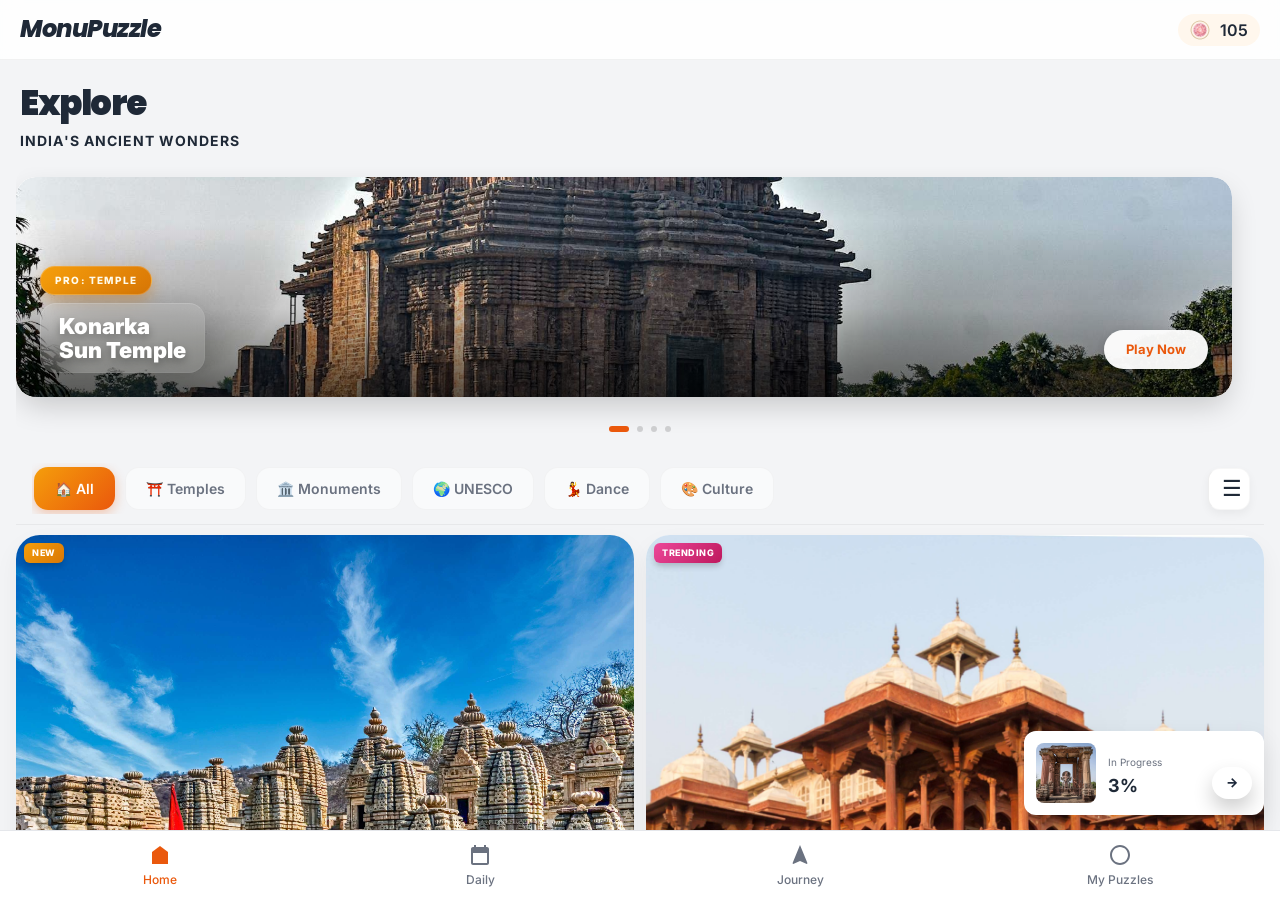
==== index.html @ 1a7e17c3 "first commit" ====
<!DOCTYPE html>
<html lang="en">

<head>
    <meta charset="UTF-8">
    <meta name="viewport" content="width=device-width, initial-scale=1.0, maximum-scale=1.0, user-scalable=no">
    <title>Monu Puzzle Challenge</title>

    <!-- Bootstrap CSS -->
    <link href="https://cdn.jsdelivr.net/npm/bootstrap@5.3.3/dist/css/bootstrap.min.css" rel="stylesheet">
    <link rel="stylesheet" href="https://unpkg.com/aos@next/dist/aos.css" />
    <link rel="stylesheet" href="index.css">
    <script src="assets/js/data.js"></script>
    <script>
        function getImgCategories(filename) {
            let f = filename.toLowerCase();
            let cats = [];

            if (/temple|konarka|vittala|stupa|shiva|parvati|ganesh|pol|mandir|church|mosque|shrine|spiritual|god|ep_|oy_|ht_/.test(f)) {
                cats.push('Temple', 'Spiritual');
            }
            if (/monuments|fort|castle|palace|gate|mamallapuram|sanchi|mahal|qutub|minar|hampi|ajanta|ellora|ancient|landmark|heritage|history|sculpture|carving|pano|house|village/.test(f)) {
                cats.push('Monuments', 'Heritage', 'Architecture', 'Landmarks', 'History', 'Ancient');
            }
            if (/unesco|heritage|ancient|history|monument|sanchi|hampi|ajanta|ellora|mamallapuram|temple|sculpture/.test(f)) cats.push('UNESCO');
            if (/dance|kathak|arts|folk|stage|sculpture|painting|statue|carving|shutterstock|dreamstime|glass|ep_/.test(f)) {
                cats.push('Dance', 'Arts', 'Sculpture');
            }
            if (/culture|holi|festival|india|tradition|ritual|street|local|glass|house|sunset|kitten|shutterstock|dreamstime|tradition/.test(f)) {
                cats.push('Culture', 'Festivals', 'Tradition');
            }
            if (cats.length === 0) {
                cats.push('Heritage', 'Architecture');
            }
            return [...new Set(cats)].join(' ');
        }

        function getImgDescription(filename, categoryStr) {
            let f = filename.toLowerCase();
            if (f.includes('konarka')) return "The magnificent Sun Temple of Konark, known for its intricate stone carvings and chariot design.";
            if (f.includes('vittala') || f.includes('hampi')) return "The iconic Vittala Temple of Hampi, famous for its musical pillars and stone chariot.";
            if (f.includes('sanchi') || f.includes('stupa')) return "The Great Stupa at Sanchi, an outstanding specimen of ancient Buddhist art and architecture.";
            if (f.includes('ajanta') || f.includes('ellora')) return "Ancient rock-cut caves featuring exquisite paintings and timeless rock-cut sculptures.";
            if (f.includes('qutub') || f.includes('minar')) return "The towering Qutub Minar, a UNESCO World Heritage Site representing early Islamic architecture in India.";
            if (f.includes('taj') || f.includes('mahal')) return "The Taj Mahal, an ivory-white marble mausoleum and universal symbol of eternal love.";
            if (f.includes('dance') || f.includes('kathak')) return "Experience the grace and intricate footwork of traditional Indian classical dance forms.";
            if (f.includes('holi') || f.includes('festival')) return "The vibrant festival of colors celebrating the victory of good over evil and the arrival of spring.";
            if (f.includes('ganesh')) return "A spiritual depiction of Lord Ganesha, the remover of obstacles and the god of new beginnings.";
            if (f.includes('mamallapuram')) return "A historic town famous for its exquisite ancient Hindu group of monuments and rock-cut sanctuaries.";

            if (categoryStr.includes('Temple') || categoryStr.includes('Spiritual')) return "Discover the spiritual heritage, peaceful ambiance, and intricate carvings of this sacred temple.";
            if (categoryStr.includes('UNESCO')) return "Explore this UNESCO World Heritage site, standing as a beautiful testament to human history.";
            if (categoryStr.includes('Monuments') || categoryStr.includes('History')) return "A magnificent monument that stands as a silent witness to centuries of rich cultural history.";
            if (categoryStr.includes('Dance') || categoryStr.includes('Arts')) return "A beautiful depiction of Indian classical arts, cultural expressions, and storytelling traditions.";
            if (categoryStr.includes('Culture') || categoryStr.includes('Tradition')) return "Immerse yourself in the rich tapestry of Indian tradition, vibrant festivals, and local life.";

            return "Uncover the hidden stories and timeless beauty captured in this incredible historical piece.";
        }

        // Global function to handle image reveals with a "premium" delay
        window.handleImageLoad = function (img) {
            // Faster reveal for better responsiveness while keeping the shimmer effect visible
            setTimeout(() => {
                img.classList.add('loaded');
                img.parentElement.classList.add('image-ready');
            }, 400 + Math.random() * 400); 
        }

        document.addEventListener("DOMContentLoaded", () => {
            // Hide loading overlay after content initializes
            setTimeout(() => {
                const overlay = document.getElementById('loading-overlay');
                if (overlay) {
                    overlay.style.opacity = '0';
                    setTimeout(() => overlay.style.display = 'none', 500);
                }
            }, 1200); // 1.2s delay for a premium feel

            let count = 0;
            let limit = 500;
            const grid = document.getElementById("main-puzzle-grid");
            if (grid) {
                grid.innerHTML = "";
                for (let img of puzzleImageFiles) {
                    if (count >= limit) break;
                    if (img === 'holi.jpg') continue;
                    let catString = getImgCategories(img);
                    let description = getImgDescription(img, catString);
                    count++;

                    let statusBadge = '';
                    if (count === 1) statusBadge = '<span class="badge-status badge-new-label">NEW</span>';
                    else if (count === 2) statusBadge = '<span class="badge-status badge-trending">TRENDING</span>';
                    else if (count === 3) statusBadge = '<span class="badge-status badge-latest">LATEST</span>';
                    else if (count === 4) statusBadge = '<span class="badge-status badge-new-label">NEW</span>';
                    else if (count === 5) statusBadge = '<span class="badge-status badge-trending">TRENDING</span>';

                    let extraBadge = '';
                    if (statusBadge) extraBadge = statusBadge;
                    else if (img.includes('shutterstock')) extraBadge = '<span class="badge-new">PRO</span>';

                    let lockHTML = '';
                    let lockedClass = '';
                    let isPro = img.includes('shutterstock');
                    let hasBadge = !!(statusBadge || isPro);

                    // Logic: Keep PRO and special-badged items UNLOCKED.
                    // Lock generic items that appear after the first few "unlocked" slots.
                    if (!hasBadge && count > 12) {
                        lockedClass = 'locked';
                        lockHTML = `
                            <div class="lock-overlay">
                                <div class="lock-icon">🔒</div>
                                <div class="unlock-msg">Unlocks Soon</div>
                            </div>
                        `;
                    }

                    grid.innerHTML += `
                    <div class="puzzle-card ${lockedClass}" 
                         id="pcard-${count}"
                         data-category="${catString}" 
                         data-aos="fade-up" 
                         data-aos-duration="600" 
                         data-aos-delay="${(count % 10) * 50}">
                        ${extraBadge}
                        ${lockHTML}
                        <!-- Our custom shimmer placeholder per card -->
                        <div class="skeleton-box card-loader"></div>
                        <img src="assets/images/${img}" 
                             alt="${img}" 
                             loading="lazy" 
                             class="w-100 h-100 object-fit-cover"
                             onload="handleImageLoad(this)">
                        <div class="card-hover-overlay">
                            <div class="hover-text">${description}</div>
                        </div>
                    </div>`;
                }
            }

            const dailyScreenGrid = document.querySelector("#daily-screen .puzzle-grid");
            if (dailyScreenGrid) {
                dailyScreenGrid.innerHTML = "";
                let dayCount = 0;
                for (let img of puzzleImageFiles) {
                    if (dayCount >= 8) break;
                    dayCount++;
                    let day = 9 - dayCount;
                    let dayStr = String(day).padStart(2, '0');
                    dailyScreenGrid.innerHTML += `
                    <div class="puzzle-card" data-aos="zoom-in" data-aos-duration="500" data-aos-delay="${dayCount * 50}">
                        <div class="skeleton-box card-loader"></div>
                        <img src="assets/images/${img}" 
                             alt="Puzzle Day" 
                             loading="lazy" 
                             class="w-100 h-100 object-fit-cover"
                             onload="handleImageLoad(this)">
                        <div class="date-badge">
                            <div class="month">MAR</div>
                            <div class="day">${dayStr}</div>
                        </div>
                    </div>`;
                }
            }


            const levels = {
                10: { name: "Hampi Ruins", type: "Expert", img: "shutterstock_1182334075.jpg" },
                9: { name: "Ganesh Pol", type: "Expert", img: "shutterstock_140474848 Ganesh Pol.jpg" },
                8: { name: "Ajanta Caves", type: "Master", img: "shutterstock_1048124914.jpg" },
                7: { name: "Sas Bahu", type: "Master", img: "shutterstock_1430024843 Sas Bahu Temple.jpg" },
                6: { name: "Sultan House", type: "Hard", img: "shutterstock_89576581 Sultana’s House (1).jpg" },
                5: { name: "Taj Morning", type: "Hard", img: "shutterstock_1101562826.jpg" },
                4: { name: "Qutub Minar", type: "Casual", img: "shutterstock_1073481062.jpg" },
                3: { name: "Sun Temple", type: "Casual", img: "Konarka_Temple (4).jpg" },
                2: { name: "Kathak Arts", type: "Casual", img: "dreamstime_xxl_223512537.jpg" },
                1: { name: "Vittala Wheel", type: "Casual", img: "VittalaC.jpg" }
            };
            const journeyMap = document.querySelector('.journey-map');
            if (journeyMap) {
                journeyMap.innerHTML = "";
                for (let i = 10; i >= 1; i--) {
                    let levelData = levels[i];
                    let isLocked = i > 3;
                    let isCurrent = i === 3;
                    let isCompleted = i < 3;
                    
                    let stateClass = isLocked ? 'locked' : (isCurrent ? 'current' : 'completed');
                    
                    // Add Loot Bonus for milestones (appearing visually BEFORE the level node)
                    if (i % 5 === 0) {
                        let lootHtml = `
                        <div class="loot-bonus-node milestone" data-aos="zoom-in">
                            <div class="loot-milestone-divider">
                                <div class="milestone-line"></div>
                                <div class="milestone-star">⭐</div>
                                <div class="milestone-line"></div>
                            </div>
                            <div class="loot-badge">Loot Unlocked</div>
                            <div class="loot-box">
                                <div class="loot-mystery-img">
                                    <img src="assets/images/shutterstock_1182334075.jpg" alt="Loot" onload="handleImageLoad(this)">
                                    <div class="loot-overlay-text">?</div>
                                </div>
                                <div class="loot-text-content">
                                    <h4>Level ${i} Cleared!</h4>
                                    <p>Grab your loot of 200 Monu coins</p>
                                </div>
                            </div>
                        </div>`;
                        journeyMap.innerHTML += lootHtml;
                    }

                    let html = `
                    <div class="journey-node ${stateClass}" data-aos="zoom-in">
                        <div class="node-container">
                            <div class="node-image-frame">
                                <img src="assets/images/${levelData.img}" alt="${levelData.name}" class="node-thumb" onload="handleImageLoad(this)">
                                <div class="node-circle">
                                    ${isCompleted ? '✓' : (isLocked ? '🔒' : i)}
                                </div>
                            </div>
                            <div class="node-info-box">
                                <span class="node-level-tag">LEVEL ${i}</span>
                                <span class="node-name">${levelData.name}</span>
                                <div class="node-meta">
                                    <span class="node-type">${levelData.type}</span>
                                    <span class="node-reward">💎 20</span>
                                </div>
                            </div>
                            ${isCurrent ? '<div class="node-current-status">ACTIVE</div>' : ''}
                        </div>
                    </div>`;
                    journeyMap.innerHTML += html;
                }
            }

            // --- My Puzzles Dynamic Population ---
            const myPuzzlesData = {
                inProgress: [
                    { name: "Sanchi Stupa", img: "sanchi-stupa.jpg", progress: 45 }
                ],
                completed: [
                    { name: "Panna Meena Kund", img: "shutterstock_1477532126 Panna Meena ka Kund.jpg" },
                    { name: "Ajanta Caves", img: "shutterstock_1048124914.jpg" }
                ]
            };

            const inProgressGrid = document.getElementById('in-progress-grid');
            const completedGrid = document.getElementById('completed-grid');

            if (inProgressGrid && completedGrid) {
                // Populate In Progress
                inProgressGrid.innerHTML = myPuzzlesData.inProgress.map(p => `
                    <div class="puzzle-card progress-card" data-aos="zoom-in">
                        <img src="assets/images/${p.img}" alt="${p.name}" onload="handleImageLoad(this)">
                        <div class="card-action-overlay">
                            <button class="resume-btn">Continue</button>
                        </div>
                        <div class="card-footer">
                            <div class="footer-top-row">
                                <h5 class="card-title">${p.name}</h5>
                                <span class="card-progress-badge">${p.progress}%</span>
                            </div>
                            <div class="progress-bar-container">
                                <div class="progress-bar-fill" style="width: ${p.progress}%;"></div>
                            </div>
                        </div>
                    </div>
                `).join('');
                const progressCountElem = document.getElementById('progress-count');
                if (progressCountElem) progressCountElem.textContent = `${myPuzzlesData.inProgress.length} ACTIVE`;

                // Populate Completed
                completedGrid.innerHTML = myPuzzlesData.completed.map((p, idx) => `
                    <div class="puzzle-card completed-card" data-aos="zoom-in" data-aos-delay="${idx * 100}">
                        <img src="assets/images/${p.img}" alt="${p.name}" onload="handleImageLoad(this)">
                        <div class="completion-seal">✓</div>
                        <div class="card-action-overlay">
                            <button class="view-btn">View Result</button>
                        </div>
                        <div class="card-footer">
                            <div class="footer-top-row">
                                <h5 class="card-title">${p.name}</h5>
                                <span class="card-verified-badge">DONE</span>
                            </div>
                            <span class="card-subtitle">Museum Collection</span>
                        </div>
                    </div>
                `).join('');
                const completedCountElem = document.getElementById('completed-count');
                if (completedCountElem) completedCountElem.textContent = `${myPuzzlesData.completed.length} PUZZLES`;
            }

            // --- Dynamic Home Slider Enhancement ---
            const homeSlider = document.getElementById("home-slider");
            const sliderDots = document.querySelector(".slider-dots");

            if (homeSlider && typeof puzzleImageFiles !== 'undefined') {
                homeSlider.innerHTML = "";
                if (sliderDots) sliderDots.innerHTML = "";

                // Select 4 premium images for the carousel
                const carouselItems = [
                    { img: "Konarka_Temple (4).jpg", tag: "Temple", title: "Konarka<br>Sun Temple" },
                    { img: "shutterstock_1477532126 Panna Meena ka Kund.jpg", tag: "Heritage", title: "Panna<br>Meena Kund" },
                    { img: "dreamstime_xxl_223512537.jpg", tag: "Arts", title: "Kathak<br>Classical" },
                    { img: "sanchi-stupa.jpg", tag: "UNESCO", title: "Sanchi<br>Great Stupa" }
                ];

                carouselItems.forEach((item, idx) => {
                    // Create Slide
                    const slide = document.createElement("div");
                    slide.className = "featured-card";
                    slide.innerHTML = `
                        <div class="featured-img-container">
                            <img src="assets/images/${item.img}" alt="${item.title}" class="w-100 h-100 object-fit-cover">
                            <div class="featured-info">
                                <div class="featured-text">
                                    <span class="featured-tag">PRO: ${item.tag}</span>
                                    <h2 class="featured-title">${item.title}</h2>
                                </div>
                                <button class="featured-play-btn">Play Now</button>
                            </div>
                        </div>
                    `;
                    homeSlider.appendChild(slide);

                    // Create Dot
                    if (sliderDots) {
                        const dot = document.createElement("div");
                        dot.className = `dot ${idx === 0 ? 'active' : ''}`;
                        sliderDots.appendChild(dot);
                    }
                });

                // Re-initialize slider logic from ui.js now that cards exist
                if (window.initHomeSlider) {
                    window.initHomeSlider();
                }
            }

            // Set dynamic image for the global progress card
            const progressImg = document.querySelector("#global-progress-card .progress-thumb img");
            if (progressImg && typeof puzzleImageFiles !== 'undefined' && puzzleImageFiles.length > 0) {
                const validImages = puzzleImageFiles.filter(img => !img.includes('glass') && !img.includes('gem') && !img.includes('icon'));
                if (validImages.length > 0) {
                    const randomImg = validImages[Math.floor(Math.random() * validImages.length)];
                    progressImg.src = `assets/images/${randomImg}`;
                }
            }

            // Also update the "My Puzzles" progress card image
            const myPuzzlesImg = document.querySelector("#mypuzzles-screen .puzzle-card img[alt='In Progress']");
            if (myPuzzlesImg && progressImg && progressImg.src) {
                myPuzzlesImg.src = progressImg.src;
            }

        });
    </script>

</head>

<body>
    <!-- Splash Screen -->
    <div id="splash-screen">
        <div class="puzzle-corners">
            <svg class="corner-piece top-left" viewBox="0 0 100 100">
                <path d="M0,0 H100 V100 H0 Z" fill="#f59e0b" fill-opacity="0.1" />
            </svg>
            <svg class="corner-piece top-right" viewBox="0 0 100 100">
                <path d="M0,0 H100 V100 H0 Z" fill="#f59e0b" fill-opacity="0.1" />
            </svg>
            <svg class="corner-piece bottom-left" viewBox="0 0 100 100">
                <path d="M0,0 H100 V100 H0 Z" fill="#f59e0b" fill-opacity="0.1" />
            </svg>
            <svg class="corner-piece bottom-right" viewBox="0 0 100 100">
                <path d="M0,0 H100 V100 H0 Z" fill="#f59e0b" fill-opacity="0.1" />
            </svg>
        </div>
        <div class="splash-logo">
            <span class="splash-logo-icon">🧩</span>
            MonuPuzzle
        </div>
    </div>

    <!-- Main Game Container -->
    <!-- Loading Overlay -->
    <div id="loading-overlay">
        <header class="top-header"
            style="height: 60px; background: white; padding: 0 16px; display: flex; align-items: center; justify-content: space-between; border-bottom: 1px solid #eee;">
            <div class="skeleton-box" style="height: 24px; width: 120px; border-radius: 4px;"></div>
            <div class="skeleton-box" style="height: 32px; width: 80px; border-radius: 20px;"></div>
        </header>
        <div class="content-wrapper" style="flex: 1; padding: 16px;">
            <div class="skeleton-box" style="height: 220px; border-radius: 20px; width: 100%; margin-bottom: 24px;">
            </div>
            <div style="display: flex; gap: 12px; margin-bottom: 24px;">
                <div class="skeleton-box" style="height: 38px; width: 70px; border-radius: 20px;"></div>
                <div class="skeleton-box" style="height: 38px; width: 110px; border-radius: 20px;"></div>
                <div class="skeleton-box" style="height: 38px; width: 100px; border-radius: 20px;"></div>
            </div>
            <div class="puzzle-grid" style="display: grid; grid-template-columns: 1fr 1fr; gap: 12px;">
                <div class="skeleton-box skeleton-card"></div>
                <div class="skeleton-box skeleton-card"></div>
                <div class="skeleton-box skeleton-card"></div>
                <div class="skeleton-box skeleton-card"></div>
            </div>
        </div>
        <div
            style="height: 70px; background: white; border-top: 1px solid #eee; display: flex; align-items: center; justify-content: space-around;">
            <div class="skeleton-box" style="height: 30px; width: 30px; border-radius: 6px;"></div>
            <div class="skeleton-box" style="height: 30px; width: 30px; border-radius: 6px;"></div>
            <div class="skeleton-box" style="height: 30px; width: 30px; border-radius: 6px;"></div>
        </div>
    </div>

    <div id="game-container">
        <!-- Top Header -->
        <header class="top-header">
            <button id="global-back-btn" class="back-btn" style="display: none; margin-right: 10px;" onclick="goBack()">
                <svg width="24" height="24" viewBox="0 0 24 24" fill="none" stroke="currentColor" stroke-width="2.5"
                    stroke-linecap="round" stroke-linejoin="round">
                    <path d="M15 18l-6-6 6-6" />
                </svg>
            </button>
            <h1 class="screen-title" id="current-screen-title">MonuPuzzle</h1>
            <div class="header-right-tools">
                <div class="currency-badge">
                    <img src="assets/images/gem_icon_white.jpg" alt="Gem" class="currency-gem">
                    <span id="gem-count">105</span>
                </div>
            </div>
        </header>

        <!-- Library Screen -->
        <div id="library-screen" class="screen">
            <div class="content-wrapper">
                <!-- New Section Title -->
                <div class="slider-header-container">
                    <h2 class="slider-main-heading">Explore</h2>
                    <p class="slider-sub-heading">India's Ancient Wonders</p>
                </div>

                <!-- Featured Puzzle Slider -->
                <div class="featured-slider-wrapper">
                    <div class="featured-slider" id="home-slider">
                        <!-- JS will dynamically populate featured cards here -->
                    </div>
                    <div class="slider-dots">
                        <!-- JS will dynamically populate dots here -->
                    </div>
                </div>

                <!-- Category Tabs -->
                <div class="tabs-wrapper ">
                    <div class="tabs-scroll Container">
                        <div class="tab-indicator" id="tab-active-pill"></div>
                        <div class="tab active" onclick="filterCategory('All', this)">
                            <span>🏠 All</span>
                        </div>
                        <div class="tab" onclick="filterCategory('Temple', this)">
                            <span>⛩️ Temples</span>
                        </div>
                        <div class="tab" onclick="filterCategory('Monuments', this)">
                            <span>🏛️ Monuments</span>
                        </div>
                        <div class="tab" onclick="filterCategory('UNESCO', this)">
                            <span>🌍 UNESCO</span>
                        </div>
                        <div class="tab" onclick="filterCategory('Dance', this)">
                            <span>💃 Dance</span>
                        </div>
                        <div class="tab" onclick="filterCategory('Culture', this)">
                            <span>🎨 Culture</span>
                        </div>
                    </div>
                    <div class="category-menu-btn" onclick="openCategoryModal()">☰</div>
                </div>

                <!-- Puzzle Grid -->
                <div class="puzzle-grid" id="main-puzzle-grid">
                    <!-- JS will populate cards here -->
                </div>
            </div>
        </div>
        <!-- Daily Puzzles Screen (Hidden by default) -->
        <div id="daily-screen" class="screen">
            <div class="content-wrapper">
                <div class="featured-card">
                    <div class="featured-img-container">
                        <img src="assets/images/slide/dairyslide.jpeg" alt="March 06"
                            class="w-100 h-100 object-fit-cover">
                        <div class="date-badge">
                            <div class="month">MARCH</div>
                            <div class="day">06</div>
                        </div>
                    </div>

                </div>
                <div class="daily-title-row">
                    <div class="daily-title-content">
                        <h3 class="m-0">March</h3>
                        <div class="daily-progress-container">
                            <div class="daily-progress-bar" style="width: 15%;"></div>
                        </div>
                    </div>
                    <span class="daily-status">4/31 <small>Solved</small></span>
                </div>

                <div class="puzzle-grid">
                    <!-- JS will populate daily cards here -->
                </div>
            </div>
        </div>
        <!-- Journey Screen -->
        <div id="journey-screen" class="screen">
            <!-- Animated Premium SVG Puzzle Background -->
            <div class="journey-bg-particles">
                <div class="particle p1">
                    <svg viewBox="0 0 24 24" fill="currentColor">
                        <path
                            d="M21,11c0-1.11-.89-2-2-2h-1c-.55,0-1-.45-1-1V7c0-2.21-1.79-4-4-4S9,4.79,9,7v1c0,.55-.45,1-1,1H7c-2.21,0-4,1.79-4,4s1.79,4,4,4h1c.55,0,1,.45,1,1v1c0,2.21,1.79,4,4,4s4-1.79,4-4v-1c0-.55,.45-1,1-1h1c1.11,0,2-.89,2-2v-1c0-.33,0-.67,0-1Z" />
                    </svg>
                </div>
                <div class="particle p2">
                    <svg viewBox="0 0 24 24" fill="currentColor">
                        <path
                            d="M21,11c0-1.11-.89-2-2-2h-1c-.55,0-1-.45-1-1V7c0-2.21-1.79-4-4-4S9,4.79,9,7v1c0,.55-.45,1-1,1H7c-2.21,0-4,1.79-4,4s1.79,4,4,4h1c.55,0,1,.45,1,1v1c0,2.21,1.79,4,4,4s4-1.79,4-4v-1c0-.55,.45-1,1-1h1c1.11,0,2-.89,2-2v-1c0-.33,0-.67,0-1Z" />
                    </svg>
                </div>
                <div class="particle p3">
                    <svg viewBox="0 0 24 24" fill="currentColor">
                        <path
                            d="M21,11c0-1.11-.89-2-2-2h-1c-.55,0-1-.45-1-1V7c0-2.21-1.79-4-4-4S9,4.79,9,7v1c0,.55-.45,1-1,1H7c-2.21,0-4,1.79-4,4s1.79,4,4,4h1c.55,0,1,.45,1,1v1c0,2.21,1.79,4,4,4s4-1.79,4-4v-1c0-.55,.45-1,1-1h1c1.11,0,2-.89,2-2v-1c0-.33,0-.67,0-1Z" />
                    </svg>
                </div>
                <div class="particle p4">
                    <svg viewBox="0 0 24 24" fill="currentColor">
                        <path
                            d="M21,11c0-1.11-.89-2-2-2h-1c-.55,0-1-.45-1-1V7c0-2.21-1.79-4-4-4S9,4.79,9,7v1c0,.55-.45,1-1,1H7c-2.21,0-4,1.79-4,4s1.79,4,4,4h1c.55,0,1,.45,1,1v1c0,2.21,1.79,4,4,4s4-1.79,4-4v-1c0-.55,.45-1,1-1h1c1.11,0,2-.89,2-2v-1c0-.33,0-.67,0-1Z" />
                    </svg>
                </div>
                <div class="particle p5">
                    <svg viewBox="0 0 24 24" fill="currentColor">
                        <path
                            d="M21,11c0-1.11-.89-2-2-2h-1c-.55,0-1-.45-1-1V7c0-2.21-1.79-4-4-4S9,4.79,9,7v1c0,.55-.45,1-1,1H7c-2.21,0-4,1.79-4,4s1.79,4,4,4h1c.55,0,1,.45,1,1v1c0,2.21,1.79,4,4,4s4-1.79,4-4v-1c0-.55,.45-1,1-1h1c1.11,0,2-.89,2-2v-1c0-.33,0-.67,0-1Z" />
                    </svg>
                </div>
                <div class="particle p6">
                    <svg viewBox="0 0 24 24" fill="currentColor">
                        <path
                            d="M21,11c0-1.11-.89-2-2-2h-1c-.55,0-1-.45-1-1V7c0-2.21-1.79-4-4-4S9,4.79,9,7v1c0,.55-.45,1-1,1H7c-2.21,0-4,1.79-4,4s1.79,4,4,4h1c.55,0,1,.45,1,1v1c0,2.21,1.79,4,4,4s4-1.79,4-4v-1c0-.55,.45-1,1-1h1c1.11,0,2-.89,2-2v-1c0-.33,0-.67,0-1Z" />
                    </svg>
                </div>
            </div>
            <div class="content-wrapper">
                <div class="journey-map">
                    <!-- JS will populate nodes here -->
                </div>
            </div>
            <div class="journey-footer">
                <div class="journey-reward-badge">
                    <span class="coin-icon">🟡</span> Unlock 150 Monu Coins in Level 3
                </div>
                <button class="journey-play-btn">Play Level 3</button>
            </div>
        </div>

        <!-- My Puzzles Screen -->
        <div id="mypuzzles-screen" class="screen">
            <div class="content-wrapper">
                <!-- In Progress Section -->
                <div class="section-header">
                    <div class="header-main">
                        <span class="header-icon">🕒</span>
                        <h3>In Progress</h3>
                    </div>
                    <span id="progress-count" class="puzzle-count-pill">0 ACTIVE</span>
                </div>
                <div id="in-progress-grid" class="puzzle-grid my-puzzles-grid">
                    <!-- Dynamic Progress Puzzles -->
                </div>

                <!-- Completed Section -->
                <div class="section-header mt-5">
                    <div class="header-main">
                        <span class="header-icon">🏆</span>
                        <h3>Completed</h3>
                    </div>
                    <span id="completed-count" class="puzzle-count-pill">0 PUZZLES</span>
                </div>
                <div id="completed-grid" class="puzzle-grid my-puzzles-grid">
                    <!-- Dynamic Completed Puzzles -->
                </div>
            </div>
        </div>

        <!-- Choose Pieces Screen -->
        <div id="setup-screen" class="screen">
            <header class="top-header">
                <button class="back-btn" onclick="goBack()">
                    <svg width="24" height="24" viewBox="0 0 24 24" fill="none" stroke="currentColor" stroke-width="2.5"
                        stroke-linecap="round" stroke-linejoin="round">
                        <path d="M15 18l-6-6 6-6" />
                    </svg>
                </button>
                <h1 class="screen-title setup-title">Choose Pieces</h1>
                <div class="setup-header-spacer"></div>
            </header>
            <div class="content-wrapper">
                <div class="puzzle-preview-container">
                    <img id="setup-puzzle-img" src="assets/images/house.jpg" alt="Setup Puzzle">

                </div>
            </div>
            <div class="difficulty-selector">
                <span class="difficulty-label">Casual</span>
                <div class="piece-options">
                    <div class="piece-option" onclick="selectDifficulty(36)">
                        <span class="count">36</span>
                        <span class="label">Pieces</span>
                    </div>
                    <div class="piece-option active" onclick="selectDifficulty(64)">
                        <span class="count">64</span>
                        <span class="label">Pieces</span>
                    </div>
                    <div class="piece-option" onclick="selectDifficulty(100)">
                        <span class="count">100</span>
                        <span class="label">Pieces</span>
                    </div>

                </div>
                <button class="play-btn btn btn-warning text-white" onclick="switchScreen('game')">Play</button>
            </div>
        </div>

        <!-- Gameplay Screen -->
        <div id="game-screen" class="screen">
            <header class="game-header">
                <button class="tool-icon tool-icon-btn back-btn-premium" onclick="goBack()">
                    <svg width="24" height="24" viewBox="0 0 24 24" fill="none" stroke="currentColor" stroke-width="2.5"
                        stroke-linecap="round" stroke-linejoin="round">
                        <path d="M15 18l-6-6 6-6" />
                    </svg>
                </button>
                <div class="game-header-tools">

                    <span class="piece-counter" id="game-piece-count">35</span>
                    <span class="tool-icon position-relative" onclick="gameEngine.useHint()">💡<span
                            class="hint-badge-icon">3</span></span>
                    <span class="tool-icon" onclick="gameEngine.shuffleTray()">🧩</span>
                    <span class="tool-icon" id="preview-eye-icon" onclick="toggleImagePreview()">👁️</span>
                    <span class="tool-icon" onclick="toggleBackgroundModal()">🎨</span>
                </div>
            </header>

            <div class="image-preview-dropdown" id="game-image-preview">
                <img id="game-preview-img" src="" alt="Preview">
            </div>

            <div class="game-canvas-area" id="game-canvas-container">
                <canvas id="game-puzzle-canvas"></canvas>
                <!-- Logic for plus 20 overlay -->
                <div id="points-overlay">+20</div>
            </div>

            <div class="piece-tray" id="tray-area">
                <!-- Engine will populate this -->
            </div>

        </div>

        <!-- Bottom Navigation -->
        <nav class="bottom-nav">
            <div class="nav-item active" onclick="switchScreen('library')">
                <div class="nav-icon nav-icon-home"></div>
                <span>Home</span>
            </div>
            <div class="nav-item" onclick="switchScreen('daily')">
                <div class="nav-icon nav-icon-daily"></div>
                <span>Daily</span>
            </div>
            <div class="nav-item" onclick="switchScreen('journey')">
                <div class="nav-icon nav-icon-journey"></div>
                <span>Journey</span>
            </div>
            <div class="nav-item" onclick="switchScreen('mypuzzles')">
                <div class="nav-icon nav-icon-mypuzzles"></div>
                <span>My Puzzles</span>
            </div>
        </nav>

        <!-- In Progress Card Overlay -->
        <div class="progress-card" id="global-progress-card">
            <div class="progress-thumb">
                <img src="assets/images/glass.jpg" alt="In Progress">
            </div>
            <div class="progress-info">
                <span class="progress-label">In Progress</span>
                <div class="progress-percent">3%</div>
            </div>
            <button class="resume-btn">→</button>
        </div>

        <!-- Category Modal -->
        <div class="modal-overlay" id="category-modal-overlay">
            <div class="category-modal">
                <div class="category-item active">
                    <img src="assets/images/shutterstock_693066103.jpg" alt="All" onload="handleImageLoad(this)">
                    <span>All</span>
                </div>
                <div class="category-item">
                    <img src="assets/images/Konarka_Temple (4).jpg" alt="Temple" onload="handleImageLoad(this)">
                    <span>Temples</span>
                </div>
                <div class="category-item">
                    <img src="assets/images/VittalaC.jpg" alt="Monuments" onload="handleImageLoad(this)">
                    <span>Monuments</span>
                </div>
                <div class="category-item">
                    <img src="assets/images/mamallapuram.jpg" alt="UNESCO" onload="handleImageLoad(this)">
                    <span>UNESCO</span>
                </div>
                <div class="category-item">
                    <img src="assets/images/_EP_3726.jpg" alt="Dance" onload="handleImageLoad(this)">
                    <span>Dance</span>
                </div>
                <div class="category-item">
                    <img src="assets/images/shutterstock_599694770.jpg" alt="Culture" onload="handleImageLoad(this)">
                    <span>Culture</span>
                </div>
                <div class="category-item">
                    <img src="assets/images/holi.jpg" alt="Festivals" onload="handleImageLoad(this)">
                    <span>Festivals</span>
                </div>
                <div class="category-item">
                    <img src="assets/images/sanchi-stupa.jpg" alt="Heritage" onload="handleImageLoad(this)">
                    <span>Heritage</span>
                </div>
                <div class="category-item">
                    <img src="assets/images/shutterstock_110301533 Western Monuments.jpg" alt="Architecture" onload="handleImageLoad(this)">
                    <span>Architecture</span>
                </div>
                <div class="category-item">
                    <img src="assets/images/VittalaC.jpg" alt="History" onload="handleImageLoad(this)">
                    <span>History</span>
                </div>
                <div class="category-item">
                    <img src="assets/images/glass.jpg" alt="Arts" onload="handleImageLoad(this)">
                    <span>Arts</span>
                </div>
                <div class="category-item">
                    <img src="assets/images/shutterstock_140474848 Ganesh Pol.jpg" alt="Tradition" onload="handleImageLoad(this)">
                    <span>Tradition</span>
                </div>
                <div class="category-item">
                    <img src="assets/images/shutterstock_1430024843 Sas Bahu Temple.jpg" alt="Spiritual" onload="handleImageLoad(this)">
                    <span>Spiritual</span>
                </div>
                <div class="category-item">
                    <img src="assets/images/IMG_4319.jpg" alt="Landmarks" onload="handleImageLoad(this)">
                    <span>Landmarks</span>
                </div>
                <div class="category-item">
                    <img src="assets/images/VittalaC.jpg" alt="Sculpture" onload="handleImageLoad(this)">
                    <span>Sculpture</span>
                </div>
                <div class="category-item">
                    <img src="assets/images/mamallapuram.jpg" alt="Ancient" onload="handleImageLoad(this)">
                    <span>Ancient</span>
                </div>
            </div>
        </div>

        <!-- Background Selection Modal -->
        <div class="modal-overlay" id="background-modal-overlay">
            <div class="background-modal">
                <h3 class="bg-modal-title">Board Background</h3>
                <div class="color-options">
                    <div class="color-swatch bg-swatch-1 active" onclick="changeBoardBackground('#0f172a')"></div>
                    <div class="color-swatch bg-swatch-2" onclick="changeBoardBackground('#1e293b')"></div>
                    <div class="color-swatch bg-swatch-3" onclick="changeBoardBackground('#334155')"></div>
                    <div class="color-swatch bg-swatch-4" onclick="changeBoardBackground('#262626')"></div>
                    <div class="color-swatch bg-swatch-5" onclick="changeBoardBackground('#171717')"></div>
                    <div class="color-swatch bg-swatch-6" onclick="changeBoardBackground('#000000')"></div>
                    <div class="color-swatch bg-swatch-7" onclick="changeBoardBackground('#4c1d95')"></div>
                    <div class="color-swatch bg-swatch-8" onclick="changeBoardBackground('#1e3a8a')"></div>
                    <div class="color-swatch bg-swatch-9" onclick="changeBoardBackground('#064e3b')"></div>
                    <div class="color-swatch bg-swatch-10" onclick="changeBoardBackground('#701a75')"></div>
                    <div class="color-swatch bg-swatch-11" onclick="changeBoardBackground('#f3f4f6')"></div>
                    <div class="color-swatch bg-swatch-12" onclick="changeBoardBackground('#d1d5db')"></div>
                </div>
                <button class="palette-done-btn" onclick="toggleBackgroundModal()">Done</button>
            </div>
        </div>

        <!-- Win Overlay -->
        <div id="win-overlay" class="win-screen-overlay">
            <div class="confetti-container" id="confetti"></div>

            <div class="win-content">
                <div class="win-header">
                    <div class="puzzle-piece-icon"></div>
                    <h2 class="excellent-title">Excellent!</h2>
                    <p class="puzzle-completed-subtitle">Puzzle Completed!</p>
                </div>

                <div class="reward-section">
                    <div class="gem-glow-rays"></div>
                    <img src="assets/images/gem_pile_screen.jpg" class="reward-gem-img" alt="Gems">
                    <div class="reward-badge-hexagon">
                        <span>+15</span>
                    </div>
                </div>

                <div class="next-puzzle-section">
                    <p class="next-puzzle-title">Choose Next Puzzle</p>
                    <p class="next-timer">Next puzzle in 5s</p>
                </div>

                <div class="win-buttons">
                    <button class="claim-triple-btn btn btn-success" onclick="location.reload()">
                        Claim ×3 <span class="video-icon">▶</span>
                    </button>
                    <button class="claim-standard-btn btn btn-primary" onclick="location.reload()">
                        Claim
                    </button>
                </div>

                <button class="more-puzzles-footer-btn btn btn-outline-light" onclick="location.reload()">
                    More Puzzles
                </button>
            </div>
        </div>

        <script src="assets/js/engine.js"></script>
        <script src="assets/js/ui.js"></script>
        <script src="https://cdn.jsdelivr.net/npm/bootstrap@5.3.3/dist/js/bootstrap.bundle.min.js"></script>

        <!-- AOS Animation Library -->
        <script src="https://unpkg.com/aos@next/dist/aos.js"></script>
        <script>
            // AOS expects the window to scroll, but our app uses internal floating .screen divs!
            // To fix this, we initialize AOS without its default scroll listener...
            AOS.init({
                disable: true
            });

            // ...and we attach our own highly-performant IntersectionObserver
            // that perfectly tracks cards scrolling inside the internal screens!
            setTimeout(() => {
                const scrollObserver = new IntersectionObserver((entries) => {
                    entries.forEach(entry => {
                        if (entry.isIntersecting) {
                            entry.target.classList.add('aos-animate');
                        } else {
                            // Mirror effect: reset animation when scrolled out of view
                            entry.target.classList.remove('aos-animate');
                        }
                    });
                }, {
                    threshold: 0.05,
                    rootMargin: '50px'
                });

                document.querySelectorAll('[data-aos]').forEach(el => {
                    scrollObserver.observe(el);
                });
            }, 300);
        </script>
</body>

</html>
---- index.css ----
@import url('https://fonts.googleapis.com/css2?family=Inter:wght@400;500;600;700&family=Playfair+Display:ital,wght@1,700&family=Poppins:ital,wght@1,800&display=swap');

:root {
    --primary: #ea580c;
    --primary-light: #f59e0b;
    --bg-main: #f3f4f6;
    --white: #ffffff;
    --text-dark: #1f2937;
    --text-muted: #6b7280;
    --accent-orange: #f59e0b;
    --gradient-orange: linear-gradient(135deg, #f59e0b, #ea580c);
    --nav-height: 70px;
    --header-height: 60px;
}

* {
    box-sizing: border-box;
    -webkit-tap-highlight-color: transparent;
}

body {
    margin: 0;
    padding: 0;
    font-family: 'Inter', sans-serif;
    background-color: var(--bg-main);
    color: var(--text-dark);
    height: 100vh;
    height: 100dvh;
    width: 100vw;
    overflow: hidden;
    display: flex;
    flex-direction: column;
}

#game-container {
    display: flex;
    flex-direction: column;
    height: 100vh;
    height: 100dvh;
    overflow: hidden;
    position: relative;
}

.screen {
    flex: 1;
    overflow-y: auto;
    padding-bottom: var(--nav-height);
}

/* --- SKELETON LOADER ANIMATIONS --- */
.skeleton-box {
    display: block;
    background: #e5e7eb;
    background-image: linear-gradient(90deg,
            rgba(255, 255, 255, 0) 0%,
            rgba(255, 255, 255, 0.6) 50%,
            rgba(255, 255, 255, 0) 100%);
    background-size: 200px 100%;
    background-repeat: no-repeat;
    animation:
        skeleton-shimmer 1.2s infinite linear,
        skeleton-pulse 2s infinite ease-in-out;
    pointer-events: none;
}

@keyframes skeleton-shimmer {
    0% {
        background-position: -200px 0;
    }

    100% {
        background-position: calc(200px + 100%) 0;
    }
}

@keyframes skeleton-pulse {

    0%,
    100% {
        opacity: 1;
    }

    50% {
        opacity: 0.7;
    }
}

.skeleton-card {
    border-radius: 12px;
    height: 100%;
    aspect-ratio: 1;
    width: 100%;
    box-shadow: 0 4px 10px rgba(0, 0, 0, 0.05);
}

#loading-overlay {
    position: fixed;
    top: 0;
    left: 0;
    width: 100%;
    height: 100%;
    background: var(--bg-main);
    z-index: 9999;
    display: flex;
    flex-direction: column;
    transition: opacity 0.5s ease-in-out;
}

/* Typography */
.screen-title {
    font-family: 'Poppins', sans-serif;
    font-size: 24px;
    font-style: italic;
    font-weight: 800;
    margin: 0;
    letter-spacing: -0.5px;
}

/* Header */
.top-header {
    height: var(--header-height);
    display: flex;
    justify-content: space-between;
    align-items: center;
    padding: 0 20px;
    background: rgba(255, 255, 255, 0.85);
    backdrop-filter: blur(10px);
    -webkit-backdrop-filter: blur(10px);
    border-bottom: 1px solid rgba(0, 0, 0, 0.05);
    z-index: 1000;
}

.back-btn {
    background: none;
    border: none;
    color: var(--text-dark);
    padding: 8px;
    display: flex;
    align-items: center;
    justify-content: center;
    border-radius: 50%;
    transition: background 0.2s ease;
    cursor: pointer;
}

.back-btn:active {
    background: rgba(0, 0, 0, 0.05);
}

.back-btn-premium {
    color: var(--text-dark) !important;
    background: rgba(255, 255, 255, 0.8) !important;
    backdrop-filter: blur(5px);
    width: 40px;
    height: 40px;
    border-radius: 12px !important;
    display: flex !important;
    align-items: center;
    justify-content: center;
    box-shadow: 0 2px 8px rgba(0, 0, 0, 0.05);
}

.currency-badge {
    background: #fff7ed;
    padding: 4px 12px;
    border-radius: 20px;
    display: flex;
    align-items: center;
    gap: 6px;
    font-weight: 600;
    color: var(--text-dark);
}

/* Featured Header Text Styles */
.slider-header-container {
    padding: 15px 4px 15px 4px;
}

.slider-main-heading {
    font-family: 'Poppins', sans-serif;
    font-size: 34px;
    font-weight: 950;
    color: var(--text-dark);
    /* Changed to Black */
    margin: 0;
    line-height: 1.1;
    letter-spacing: -1.5px;
}

.slider-sub-heading {
    font-size: 14px;
    font-weight: 700;
    color: var(--text-dark);
    margin: 6px 0 0 0;
    letter-spacing: 1px;
    text-transform: uppercase;
    display: flex;
    flex-wrap: nowrap;
    /* Prevent wrapping which pushes content */
    align-items: center;
    min-height: 24px;
    perspective: 1000px;
    height: 24px;
    /* Fixed height is key */
    gap: 0;
    overflow: hidden;
    /* Prevent text jumps */
}

.char-span {
    display: inline-block;
    color: var(--text-dark);
    /* Changed to Black */
    will-change: transform, opacity;
}


/* Character-by-Character Flip Animation */
@keyframes letterFlip {
    0% {
        opacity: 0;
        transform: translateY(15px) rotateX(-90deg);
        filter: blur(4px);
    }

    100% {
        opacity: 1;
        transform: translateY(0) rotateX(0deg);
        filter: blur(0);
    }
}


.currency-badge .gem-icon {
    width: 16px;
    height: 16px;
    background: var(--gradient-orange);
    clip-path: polygon(50% 0%, 100% 38%, 81% 100%, 19% 100%, 0% 38%);
}

.plus-btn {
    background: var(--primary);
    color: white;
    width: 20px;
    height: 20px;
    border-radius: 50%;
    display: flex;
    align-items: center;
    justify-content: center;
    font-size: 14px;
    margin-left: 4px;
}

/* Bottom Navigation */
.bottom-nav {
    position: fixed;
    bottom: 0;
    left: 0;
    right: 0;
    height: var(--nav-height);
    background: var(--white);
    display: flex;
    justify-content: space-around;
    align-items: center;
    border-top: 1px solid #e5e7eb;
    z-index: 100;
}

.nav-item {
    display: flex;
    flex-direction: column;
    align-items: center;
    gap: 4px;
    color: var(--text-muted);
    font-size: 12px;
    font-weight: 500;
    flex: 1;
    cursor: pointer;
    transition: color 0.2s ease;
}

.nav-item.active {
    color: var(--primary);
}

.nav-icon {
    width: 24px;
    height: 24px;
    background: currentColor;
    mask-size: contain;
    mask-repeat: no-repeat;
    mask-position: center;
    -webkit-mask-size: contain;
    -webkit-mask-repeat: no-repeat;
    -webkit-mask-position: center;
}

/* Splash Screen */
#splash-screen {
    position: fixed;
    inset: 0;
    background: white;
    z-index: 1000;
    display: flex;
    justify-content: center;
    align-items: center;
    transition: opacity 0.5s ease;
}

.splash-logo {
    font-family: 'Poppins', sans-serif;
    font-size: 36px;
    font-style: italic;
    font-weight: 800;
    color: var(--primary);
    display: flex;
    align-items: center;
    gap: 12px;
    letter-spacing: -1px;
}

.puzzle-corners {
    position: absolute;
    width: 100%;
    height: 100%;
    pointer-events: none;
}

.corner-piece {
    position: absolute;
    width: 120px;
    height: 120px;
    opacity: 0.1;
}

.top-left {
    top: 20px;
    left: 20px;
}

.top-right {
    top: 20px;
    right: -20px;
}

.bottom-left {
    bottom: 20px;
    left: -20px;
}

.bottom-right {
    bottom: 20px;
    right: 20px;
}

/* Dashboard Content */
.content-wrapper {
    padding: 10px 16px;
}

/* Featured Slider */
.featured-slider-wrapper {
    position: relative;
    width: 100%;
    margin-bottom: 20px;
    overflow: hidden;
}

.featured-slider {
    display: flex;
    overflow-x: auto;
    scroll-snap-type: x mandatory;
    scroll-behavior: smooth;
    gap: 12px;
    padding: 10px 16px 40px 16px;
    /* space for shadows and dots */
    margin: 0 -16px;
    /* Stretch to screen edges natively */
    scrollbar-width: none;
    -webkit-overflow-scrolling: touch;
    align-items: center;
}

.featured-slider::-webkit-scrollbar {
    display: none;
}

.featured-slider .featured-card {
    flex: 0 0 calc(100% - 32px);
    /* Let adjacent cards peek through */
    scroll-snap-align: center;
}

.slider-dots {
    display: flex;
    justify-content: center;
    gap: 8px;
    position: absolute;
    bottom: 5px;
    left: 0;
    right: 0;
    z-index: 10;
}

.dot {
    width: 6px;
    height: 6px;
    border-radius: 3px;
    background: rgba(0, 0, 0, 0.15);
    /* Fits light theme well */
    transition: all 0.3s ease;
}

.dot.active {
    width: 20px;
    background: var(--primary);
}

.featured-card {
    background: var(--white);
    border-radius: 20px;
    overflow: hidden;
    position: relative;
    box-shadow: 0 8px 20px -5px rgba(0, 0, 0, 0.12);
    transform: scale(0.94);
    opacity: 0.6;
    transition: transform 0.4s cubic-bezier(0.25, 0.8, 0.25, 1), opacity 0.4s ease;
}

.featured-card.active-slide {
    transform: scale(1);
    opacity: 1;
    box-shadow: 0 12px 30px -5px rgba(0, 0, 0, 0.2);
}

.featured-img-container {
    width: 100%;
    height: 220px;
    background: #ffffff;
    /* Neat White Background */
    position: relative;
    border-radius: 20px;
    overflow: hidden;
    box-shadow: inset 0 0 40px rgba(0, 0, 0, 0.03);
}

.featured-img-container img {
    /* Filters removed to keep original colors as per user request */
    transition: transform 1.2s cubic-bezier(0.34, 1.56, 0.64, 1);
}

.featured-card.active-slide .featured-img-container img {
    transform: scale(1.05);
    /* Soft premium zoom */
}

.featured-img-container::after {
    content: '';
    position: absolute;
    inset: 0;
    /* Softened gradient to preserve original image colors better */
    background: linear-gradient(to top, rgba(0, 0, 0, 0.65) 0%, rgba(0, 0, 0, 0.2) 40%, transparent 80%);
    pointer-events: none;
}

.featured-info {
    position: absolute;
    top: 0;
    left: 0;
    width: 100%;
    height: 100%;
    padding: 24px;
    display: flex;
    flex-direction: row;
    justify-content: space-between;
    align-items: flex-end;
    z-index: 2;
    color: white;
}

.featured-text {
    display: flex;
    flex-direction: column;
    align-items: flex-start;
}

.featured-tag {
    font-size: 10px;
    font-weight: 800;
    text-transform: uppercase;
    color: #fffbeb;
    letter-spacing: 1.2px;
    margin-bottom: 8px;
    background: linear-gradient(135deg, #f59e0b, #d97706);
    /* High-end Amber Gradient */
    padding: 6px 14px;
    border-radius: 30px;
    box-shadow: 0 6px 15px rgba(217, 119, 6, 0.4);
    border: 1px solid rgba(255, 255, 255, 0.2);
    backdrop-filter: blur(5px);
    /* Sharper glass effect */
    -webkit-backdrop-filter: blur(5px);
}

.featured-title {
    font-size: 22px;
    font-weight: 900;
    line-height: 1.1;
    margin: 0;
    color: white;
    text-shadow: 0 4px 8px rgba(0, 0, 0, 0.3);
    background: rgba(255, 255, 255, 0.1);
    backdrop-filter: blur(15px);
    -webkit-backdrop-filter: blur(15px);
    padding: 10px 18px;
    border-radius: 16px;
    border: 1px solid rgba(255, 255, 255, 0.15);
    box-shadow: 0 8px 32px 0 rgba(0, 0, 0, 0.2);
    border-bottom: 1px solid rgba(255, 255, 255, 0.05);
    /* Reflective light effect */
    border-right: 1px solid rgba(255, 255, 255, 0.05);
}

.featured-play-btn {
    background: rgba(255, 255, 255, 0.95);
    border: none;
    color: var(--primary);
    font-size: 13px;
    font-weight: 700;
    padding: 10px 22px;
    border-radius: 24px;
    box-shadow: 0 4px 10px rgba(0, 0, 0, 0.2);
    cursor: pointer;
    transition: all 0.2s ease;
    flex-shrink: 0;
    margin-left: 12px;
    white-space: nowrap;
    margin-bottom: 4px;
    /* Slight visual nudge to align perfectly with the title text baseline */
}

.featured-play-btn:active {
    transform: scale(0.95);
}

/* Category Tabs Redesign */
.tabs-wrapper {
    padding: 6px 14px 10px 16px;
    /* Tighter padding for "attached" feel */
    background: rgba(255, 255, 255, 0.85);
    backdrop-filter: blur(10px);
    -webkit-backdrop-filter: blur(10px);
    border-bottom: 1px solid rgba(0, 0, 0, 0.05);
    position: sticky;
    top: 0;
    /* Anchor directly to header bottom */
    z-index: 900;
    margin: 0 -16px 8px -16px;
    display: flex;
    align-items: center;
    justify-content: space-between;
}

.tabs-scroll {
    display: flex;
    gap: 8px;
    overflow-x: auto;
    scrollbar-width: none;
    align-items: center;
    position: relative;
    padding: 4px 2px;
    flex: 1;
}

.category-menu-btn {
    width: 42px;
    height: 42px;
    display: flex;
    align-items: center;
    justify-content: center;
    font-size: 22px;
    color: var(--text-dark);
    background: white;
    border-radius: 12px;
    margin-left: 12px;
    cursor: pointer;
    box-shadow: 0 4px 10px rgba(0, 0, 0, 0.05);
    transition: all 0.2s ease;
    border: 1px solid rgba(0, 0, 0, 0.03);
    flex-shrink: 0;
}

.category-menu-btn:active {
    transform: scale(0.9);
    background: #f8f9fa;
}

.tabs-scroll::-webkit-scrollbar {
    display: none;
}

.tab {
    padding: 10px 20px;
    border-radius: 14px;
    font-size: 14px;
    font-weight: 600;
    color: var(--text-muted);
    background: rgba(255, 255, 255, 0.5);
    white-space: nowrap;
    cursor: pointer;
    transition: all 0.3s cubic-bezier(0.4, 0, 0.2, 1);
    position: relative;
    z-index: 2;
    border: 1px solid rgba(0, 0, 0, 0.03);
    display: flex;
    align-items: center;
    gap: 8px;
}

.tab span {
    pointer-events: none;
}

.tab:active {
    transform: scale(0.92);
}

.tab:hover span {
    transform: scale(1.2) rotate(-5deg);
    display: inline-block;
    transition: transform 0.2s ease;
}

.tab.active {
    color: var(--white);
    background: transparent;
    border-color: transparent;
}

/* The Sliding Magnetic Pill */
.tab-indicator {
    position: absolute;
    height: 42px;
    /* Set height to match tab height */
    background: var(--gradient-orange);
    border-radius: 14px;
    transition: all 0.4s cubic-bezier(0.19, 1, 0.22, 1);
    z-index: 1;
    pointer-events: none;
    box-shadow: 0 4px 12px rgba(234, 88, 12, 0.3);
}

/* Puzzle Grid */
.puzzle-grid {
    display: grid;
    grid-template-columns: 1fr 1fr;
    gap: 12px;
    margin-top: 10px;
}

.puzzle-card {
    background: var(--white);
    border-radius: 12px;
    overflow: hidden;
    position: relative;
    aspect-ratio: 1;
    box-shadow: 0 4px 10px rgba(0, 0, 0, 0.08);
    cursor: pointer;
    transition: transform 0.3s cubic-bezier(0.34, 1.56, 0.64, 1), box-shadow 0.3s ease;
    will-change: transform, opacity;
}

.puzzle-card:hover {
    transform: translateY(-5px) scale(1.03);
    box-shadow: 0 12px 20px -8px rgba(0, 0, 0, 0.3);
    z-index: 10;
}

/* Hidden card logic for filtering */
.puzzle-card.hidden-card {
    display: none !important;
}

.puzzle-card img {
    width: 100%;
    height: 100%;
    object-fit: cover;
    transition:
        filter 0.3s ease,
        opacity 1s ease-out,
        transform 1.2s cubic-bezier(0.34, 1.56, 0.64, 1);
    opacity: 0;
    transform: scale(1.1);
    /* Starts slightly zoomed in */
}

.puzzle-card img.loaded {
    opacity: 1;
    transform: scale(1);
    /* Original colors restored */
}

.puzzle-card {
    /* Use skeleton shimmer as the background when image is transparent */
    background: #eaebed;
    position: relative;
    overflow: hidden;
}

.card-loader {
    position: absolute;
    inset: 0;
    z-index: 0;
}

.puzzle-card.image-ready .card-loader {
    display: none;
}

/* Locked Card Styles */
.puzzle-card.locked img {
    filter: grayscale(100%) brightness(0.6);
}

.puzzle-card.locked::after {
    content: '';
    position: absolute;
    inset: 0;
    background: rgba(0, 0, 0, 0.4);
    z-index: 1;
}

.lock-overlay {
    position: absolute;
    inset: 0;
    display: flex;
    flex-direction: column;
    align-items: center;
    justify-content: center;
    z-index: 3;
    color: white;
    pointer-events: none;
}

.lock-icon {
    font-size: 28px;
    margin-bottom: 8px;
    opacity: 0.9;
}

.unlock-msg {
    font-size: 10px;
    font-weight: 700;
    text-transform: uppercase;
    letter-spacing: 1px;
    background: rgba(0, 0, 0, 0.6);
    padding: 4px 10px;
    border-radius: 20px;
    backdrop-filter: blur(4px);
    border: 1px solid rgba(255, 255, 255, 0.2);
}

.badge-new {
    position: absolute;
    top: 8px;
    left: 8px;
    background: var(--accent-orange);
    color: white;
    font-size: 10px;
    font-weight: 700;
    font-style: italic;
    padding: 2px 6px;
    border-radius: 4px;
    z-index: 2;
}

/* Status Badges */
.badge-status {
    position: absolute;
    top: 8px;
    left: 8px;
    color: white;
    font-size: 9px;
    font-weight: 800;
    letter-spacing: 0.5px;
    padding: 3px 8px;
    border-radius: 6px;
    z-index: 2;
    box-shadow: 0 4px 6px -1px rgba(0, 0, 0, 0.2);
}

.badge-new-label {
    background: linear-gradient(135deg, #f59e0b, #d97706);
    /* Amber */
}

.badge-trending {
    background: linear-gradient(135deg, #ec4899, #be185d);
    /* Rose/Pink */
}

.badge-latest {
    background: linear-gradient(135deg, #10b981, #047857);
    /* Emerald */
}

/* Daily Calendar Overlay */
.daily-title-row {
    display: flex;
    justify-content: space-between;
    align-items: center;
    margin: 15px 0 10px;
}

.daily-status {
    font-size: 14px;
    color: var(--text-muted);
}

.date-badge {
    position: absolute;
    bottom: 8px;
    right: 8px;
    background: var(--white);
    border-radius: 4px;
    width: 30px;
    height: 34px;
    display: flex;
    flex-direction: column;
    align-items: center;
    overflow: hidden;
    box-shadow: 0 2px 4px rgba(0, 0, 0, 0.1);
}

.date-badge .month {
    background: var(--primary);
    color: white;
    font-size: 8px;
    width: 100%;
    text-align: center;
    padding: 2px 0;
}

.date-badge .day {
    font-size: 14px;
    font-weight: 700;
    color: #333;
}

/* In Progress Card */
.progress-card {
    position: fixed;
    bottom: 85px;
    right: 16px;
    background: white;
    padding: 12px;
    border-radius: 12px;
    display: flex;
    align-items: center;
    gap: 12px;
    box-shadow: 0 10px 25px rgba(0, 0, 0, 0.1);
    z-index: 90;
    width: 240px;
    animation: slideInUp 0.5s ease-out;
}

@keyframes slideInUp {
    from {
        transform: translateY(20px);
        opacity: 0;
    }

    to {
        transform: translateY(0);
        opacity: 1;
    }
}

.progress-thumb {
    width: 60px;
    height: 60px;
    border-radius: 8px;
    overflow: hidden;
}

.progress-thumb img {
    width: 100%;
    height: 100%;
    object-fit: cover;
}

.progress-info {
    flex: 1;
}

.progress-label {
    font-size: 10px;
    color: var(--text-muted);
}

.progress-percent {
    font-size: 18px;
    font-weight: 700;
}

.resume-btn {
    background: var(--primary);
    color: white;
    width: 32px;
    height: 32px;
    border-radius: 50%;
    display: flex;
    align-items: center;
    justify-content: center;
    border: none;
    font-size: 18px;
    cursor: pointer;
}

/* Category Modal */
.modal-overlay {
    position: fixed;
    inset: 0;
    background: rgba(0, 0, 0, 0.5);
    z-index: 2000;
    display: none;
    justify-content: flex-end;
    flex-direction: column;
}

.category-modal {
    background: #ffffff;
    border-radius: 40px 40px 0 0;
    padding: 32px 20px 100px 20px;
    max-height: 85vh;
    overflow-y: auto;
    display: flex;
    flex-wrap: wrap; /* Flexible wrap for perfect fit */
    gap: 16px;
    justify-content: center;
    box-shadow: 0 -15px 50px rgba(0, 0, 0, 0.1);
    animation: modalRise 0.6s cubic-bezier(0.16, 1, 0.3, 1);
    position: relative;
    border-top: 1px solid #f1f5f9;
}

@keyframes modalRise {
    from { transform: translateY(100%); opacity: 0; }
    to { transform: translateY(0); opacity: 1; }
}

.category-modal::before {
    content: '';
    position: absolute;
    top: 12px;
    left: 50%;
    transform: translateX(-50%);
    width: 48px;
    height: 5px;
    background: #e2e8f0;
    border-radius: 10px;
}

.category-item {
    cursor: pointer;
    position: relative;
    width: calc(50% - 8px); /* 2 columns exactly */
    aspect-ratio: 0.95;
    background: #fdfdfd;
    border-radius: 24px;
    overflow: hidden;
    display: flex;
    flex-direction: column;
    transition: all 0.4s cubic-bezier(0.4, 0, 0.2, 1);
    box-shadow: 0 4px 10px rgba(0,0,0,0.03);
    border: 1px solid #f1f5f9;
}

.category-item img {
    width: 100%;
    height: 100%;
    object-fit: cover;
    transition: transform 0.8s cubic-bezier(0.4, 0, 0.2, 1);
    border-radius: 20px;
}

.category-item span {
    position: absolute;
    bottom: 0;
    left: 0;
    right: 0;
    padding: 12px;
    background: linear-gradient(to top, rgba(0,0,0,0.8), transparent);
    color: white;
    font-size: 11px;
    font-weight: 800;
    text-transform: uppercase;
    letter-spacing: 1px;
    text-align: center;
    z-index: 2;
}

.category-item:hover {
    transform: translateY(-6px);
    box-shadow: 0 12px 25px rgba(234, 88, 12, 0.1);
    border-color: rgba(234, 88, 12, 0.2);
}

.category-item:hover img {
    transform: scale(1.1);
}

.category-item.active {
    border: 3px solid var(--primary);
    box-shadow: 0 10px 30px rgba(234, 88, 12, 0.2);
}

.category-item.active span {
    background: var(--primary);
    color: white;
    font-weight: 900;
}

.category-item.active::after {
    content: '✓';
    position: absolute;
    top: 12px;
    right: 12px;
    width: 24px;
    height: 24px;
    background: white;
    color: var(--primary);
    border-radius: 50%;
    display: flex;
    align-items: center;
    justify-content: center;
    font-size: 14px;
    font-weight: 900;
    z-index: 3;
    box-shadow: 0 4px 10px rgba(0,0,0,0.1);
}

.category-item:active {
    transform: scale(0.96);
}




/* Choose Pieces Screen */
.setup-screen {
    background: #f9fafb;
}

.back-btn {
    width: 40px;
    height: 40px;
    border-radius: 50%;
    background: white;
    display: flex;
    align-items: center;
    justify-content: center;
    box-shadow: 0 2px 4px rgba(0, 0, 0, 0.05);
    border: none;
    cursor: pointer;
}

.puzzle-preview-container {
    position: relative;
    margin: 30px auto;
    width: 85%;
    max-width: 400px;
    aspect-ratio: 1;
    border-radius: 24px;
    overflow: hidden;
    background: #ffffff;
    box-shadow:
        0 20px 40px rgba(0, 0, 0, 0.1),
        0 0 0 1px rgba(0, 0, 0, 0.03);
    border: 4px solid #ffffff;
    /* Frame look */
}

.puzzle-preview-container img {
    width: 100%;
    height: 100%;
    object-fit: cover;
}

.reward-badge {
    position: absolute;
    bottom: -15px;
    left: 50%;
    transform: translateX(-50%);
    background: white;
    padding: 6px 16px;
    border-radius: 20px;
    box-shadow: 0 4px 10px rgba(0, 0, 0, 0.1);
    display: flex;
    align-items: center;
    gap: 6px;
    font-weight: 600;
    z-index: 5;
}

.difficulty-selector {
    margin-top: 40px;
    background: white;
    border-radius: 24px 24px 0 0;
    padding: 30px 20px;
    display: flex;
    flex-direction: column;
    align-items: center;
    gap: 20px;
}

.difficulty-label {
    color: var(--text-muted);
    font-size: 14px;
    font-weight: 500;
}

.piece-options {
    display: flex;
    gap: 15px;
    width: 100%;
    justify-content: center;
}

.piece-option {
    flex: 1;
    height: 80px;
    background: #f3f4f6;
    border-radius: 12px;
    display: flex;
    flex-direction: column;
    align-items: center;
    justify-content: center;
    cursor: pointer;
    border: 2px solid transparent;
}

.piece-option.active {
    background: #fff7ed;
    border-color: var(--primary);
}

.piece-option .count {
    font-size: 24px;
    font-weight: 700;
    color: var(--text-dark);
}

.piece-option .label {
    font-size: 10px;
    color: var(--text-muted);
    text-transform: uppercase;
}

.play-btn {
    background: var(--primary);
    color: white;
    width: 100%;
    padding: 16px;
    border-radius: 12px;
    font-size: 18px;
    font-weight: 600;
    border: none;
    margin-top: 10px;
    cursor: pointer;
}

/* Gameplay Screen */
.game-header {
    display: flex;
    justify-content: space-between;
    align-items: center;
    padding: 0 15px;
    height: 50px;
    background: white;
}

.game-header-tools {
    display: flex;
    gap: 15px;
    align-items: center;
}

.tool-icon {
    font-size: 20px;
    cursor: pointer;
    color: #4b5563;
}

.piece-counter {
    background: #fff7ed;
    color: #f59e0b;
    padding: 2px 10px;
    border-radius: 10px;
    font-weight: 700;
    font-size: 14px;
}

/* Image Preview Dropdown */
.image-preview-dropdown {
    position: absolute;
    top: 60px;
    right: 15px;
    width: 250px;
    background: white;
    border-radius: 16px;
    padding: 8px;
    box-shadow: 0 10px 25px -5px rgba(0, 0, 0, 0.3), 0 8px 10px -6px rgba(0, 0, 0, 0.3);
    border: 1px solid rgba(255, 255, 255, 0.2);
    z-index: 2000;
    display: none;
    transform-origin: top right;
    animation: scaleIn 0.2s cubic-bezier(0.34, 1.56, 0.64, 1);
}

@keyframes scaleIn {
    from {
        transform: scale(0.8);
        opacity: 0;
    }

    to {
        transform: scale(1);
        opacity: 1;
    }
}

.image-preview-dropdown img {
    width: 100%;
    height: auto;
    border-radius: 10px;
    display: block;
}

.game-canvas-area {
    flex: 1;
    background: #0f172a;
    position: relative;
    display: flex;
    align-items: center;
    justify-content: center;
}

.empty-canvas {
    width: 90%;
    height: 60%;
    background: #d1d5db;
    border-radius: 4px;
}

.piece-tray {
    height: 180px;
    background: white;
    display: flex;
    align-items: center;
    gap: 15px;
    padding: 0 15px;
    overflow-x: auto;
    border-top: 1px solid #e5e7eb;
}

.tray-piece {
    width: 60px;
    height: 60px;
    flex-shrink: 0;
    background-size: cover;
    clip-path: polygon(0% 0%, 100% 0%, 100% 100%, 0% 100%);
}

.ad-banner {
    height: 80px;
    background: #f3f4f6;
    display: flex;
    align-items: center;
    padding: 0 10px;
    gap: 10px;
    border-top: 1px solid #e5e7eb;
}

.ad-box {
    background: white;
    padding: 4px 8px;
    border: 1px solid #ddd;
    font-size: 12px;
    font-weight: 700;
    color: #666;
}


/* tray pieces scroll handle */
.piece-tray::-webkit-scrollbar {
    height: 4px;
}

.piece-tray::-webkit-scrollbar-thumb {
    background: #d1d5db;
    border-radius: 2px;
}


/* Canvas styles */
#game-puzzle-canvas {
    width: 100%;
    height: 100%;
    display: block;
    background: #0f172a;
}

.tray-piece {
    cursor: grab;
    background-repeat: no-repeat;
    background-size: contain;
    background-position: center;
    border: 1px solid #ddd;
    border-radius: 4px;
    background-color: #fff;
}

.tray-piece:active {
    cursor: grabbing;
}


/* Premium Victory Screen */
.win-screen-overlay {
    position: fixed;
    inset: 0;
    background: rgba(15, 23, 42, 0.85);
    backdrop-filter: blur(8px);
    z-index: 9999;
    display: none;
    flex-direction: column;
    align-items: center;
    justify-content: center;
    animation: winFadeIn 0.5s ease;
}

@keyframes winFadeIn {
    from {
        opacity: 0;
    }

    to {
        opacity: 1;
    }
}

.win-content {
    width: 90%;
    max-width: 400px;
    text-align: center;
    color: white;
}

.puzzle-piece-icon {
    font-size: 32px;
    margin-bottom: 5px;
    filter: drop-shadow(0 0 10px var(--primary));
    animation: pieceFloat 3s infinite ease-in-out;
}

@keyframes pieceFloat {

    0%,
    100% {
        transform: translateY(0) rotate(0);
    }

    50% {
        transform: translateY(-10px) rotate(15deg);
    }
}

.excellent-title {
    font-family: 'Playfair Display', serif;
    font-size: 48px;
    font-style: italic;
    font-weight: 700;
    margin: 0;
    background: linear-gradient(to bottom, #fff9c4, #fbc02d);
    -webkit-background-clip: text;
    background-clip: text;
    -webkit-text-fill-color: transparent;
    text-shadow: 0 4px 10px rgba(0, 0, 0, 0.3);
}

.puzzle-completed-subtitle {
    font-size: 18px;
    font-weight: 500;
    margin: 5px 0 30px;
    opacity: 0.9;
}

.reward-section {
    position: relative;
    height: 300px;
    display: flex;
    align-items: center;
    justify-content: center;
    margin-bottom: 20px;
}

.gem-glow-rays {
    position: absolute;
    width: 320px;
    height: 320px;
    background: radial-gradient(circle, rgba(167, 139, 250, 0.4) 0%, transparent 70%);
    z-index: 0;
    animation: rotateGlow 10s infinite linear;
}

@keyframes rotateGlow {
    from {
        transform: rotate(0deg);
    }

    to {
        transform: rotate(360deg);
    }
}

.reward-gem-img {
    width: 220px;
    z-index: 1;
    animation: gemPump 2s infinite ease-in-out;
}

@keyframes gemPump {

    0%,
    100% {
        transform: scale(1);
    }

    50% {
        transform: scale(1.05);
    }
}

.reward-badge-hexagon {
    position: absolute;
    bottom: 20px;
    left: 50%;
    transform: translateX(-50%);
    background: var(--gradient-orange);
    color: white;
    padding: 6px 20px;
    border: 2px solid #eab308;
    border-radius: 10px;
    font-weight: 800;
    font-size: 20px;
    z-index: 2;
    box-shadow: 0 4px 10px rgba(0, 0, 0, 0.5);
    clip-path: polygon(10% 0%, 90% 0%, 100% 50%, 90% 100%, 10% 100%, 0% 50%);
}

.next-puzzle-section {
    margin-bottom: 25px;
}

.next-puzzle-title {
    font-weight: 600;
    margin: 0;
    font-size: 18px;
}

.next-timer {
    font-size: 14px;
    opacity: 0.6;
    margin-top: 5px;
}

.win-buttons {
    display: flex;
    flex-direction: column;
    gap: 12px;
    width: 100%;
}

.claim-triple-btn {
    background: white;
    color: #ea580c;
    width: 100%;
    padding: 16px;
    border-radius: 12px;
    font-size: 18px;
    font-weight: 700;
    border: none;
    cursor: pointer;
    box-shadow: 0 4px 0 rgba(0, 0, 0, 0.1);
    display: flex;
    align-items: center;
    justify-content: center;
    gap: 10px;
}

.video-icon {
    font-size: 14px;
    background: var(--gradient-orange);
    color: white;
    width: 22px;
    height: 22px;
    border-radius: 4px;
    display: flex;
    align-items: center;
    justify-content: center;
    padding-left: 2px;
}

.claim-standard-btn {
    background: transparent;
    color: white;
    width: 100%;
    padding: 16px;
    border-radius: 12px;
    font-size: 18px;
    font-weight: 700;
    border: 2px solid white;
    cursor: pointer;
}

.more-puzzles-footer-btn {
    margin-top: 40px;
    background: rgba(0, 0, 0, 0.3);
    color: rgba(255, 255, 255, 0.7);
    padding: 10px 30px;
    border-radius: 20px;
    font-size: 14px;
    font-weight: 600;
    border: none;
    cursor: pointer;
}


/* Background Selection Modal */
.background-modal {
    background: white;
    border-radius: 24px 24px 0 0;
    padding: 24px;
    max-height: 80vh;
    width: 100%;
    animation: slideUp 0.3s ease-out;
}

.palette-done-btn {
    width: 100%;
    margin-top: 24px;
    padding: 16px;
    background: var(--primary);
    color: white;
    border: none;
    border-radius: 12px;
    font-size: 16px;
    font-weight: 700;
    cursor: pointer;
    box-shadow: 0 4px 12px rgba(109, 40, 217, 0.2);
    transition: all 0.2s ease;
}

.palette-done-btn:active {
    transform: scale(0.98);
}

.color-options {
    display: grid;
    grid-template-columns: repeat(4, 1fr);
    gap: 15px;
    margin-top: 20px;
}

.color-swatch {
    aspect-ratio: 1;
    border-radius: 12px;
    cursor: pointer;
    border: 3px solid transparent;
    transition: transform 0.2s ease;
}

.color-swatch:active {
    transform: scale(0.9);
}

.color-swatch.active {
    border-color: var(--primary);
    box-shadow: 0 4px 12px rgba(109, 40, 217, 0.3);
}

/* Journey Screen (Zigzag Path with Map Background) */
#journey-screen {
    background-color: #fdfaf5;
    /* Antique Paper Ivory */
    background-image: radial-gradient(#d1cfc7 1px, transparent 1px);
    background-size: 32px 32px;
    position: relative;
    overflow-x: hidden;
}

/* Floating High-End Watermarks */
.journey-bg-particles {
    position: absolute;
    inset: 0;
    pointer-events: none;
    z-index: 0;
}

.particle {
    position: absolute;
    width: 140px;
    height: 140px;
    color: #e5e1d8;
    /* Blends into paper */
    opacity: 0.5;
    filter: drop-shadow(0 2px 4px rgba(0, 0, 0, 0.02));
    animation: drift-elegant var(--d) ease-in-out infinite;
}

.particle svg {
    width: 100%;
    height: 100%;
}

.p1 {
    top: 10%;
    left: 5%;
    --d: 15s;
}

.p2 {
    top: 40%;
    left: 85%;
    --d: 18s;
    animation-delay: -4s;
}

.p3 {
    top: 75%;
    left: 10%;
    --d: 22s;
    animation-delay: -8s;
}

.p4 {
    top: 25%;
    left: 75%;
    --d: 20s;
    animation-delay: -12s;
}

.p5 {
    top: 90%;
    left: 60%;
    --d: 19s;
    animation-delay: -2s;
}

.p6 {
    top: 55%;
    left: 30%;
    --d: 25s;
    animation-delay: -15s;
}

@keyframes drift-elegant {

    0%,
    100% {
        transform: translate(0, 0) rotate(5deg) scale(1);
    }

    50% {
        transform: translate(40px, -40px) rotate(-5deg) scale(1.08);
    }
}

.journey-map {
    display: flex;
    flex-direction: column;
    align-items: center;
    gap: 100px;
    /* More breathable space */
    padding: 100px 20px 180px 20px;
    position: relative;
    max-width: 420px;
    margin: 0 auto;
}



.region-header {
    background: rgba(255, 255, 255, 0.85);
    backdrop-filter: blur(12px);
    -webkit-backdrop-filter: blur(12px);
    padding: 10px 24px;
    border-radius: 20px;
    font-size: 13px;
    font-weight: 800;
    color: #1e293b;
    text-transform: uppercase;
    letter-spacing: 2px;
    margin: 30px 0 10px 0;
    z-index: 2;
    box-shadow: 0 10px 15px -3px rgba(0, 0, 0, 0.1);
    border: 1px solid rgba(255, 255, 255, 0.4);
}

.journey-node {
    position: relative;
    z-index: 1;
    width: 100%;
    display: flex;
    flex-direction: column;
    align-items: center;
    transition: transform 0.3s ease;
}

/* Staggered positioning only for nodes */
.journey-node:nth-child(4n+1) {
    transform: translateX(-60px);
}

.journey-node:nth-child(4n+3) {
    transform: translateX(60px);
}

/* Thread/Path Connector */
/* The 'Silk Road' Path - Background */
.journey-node:not(:last-child)::after {
    content: '';
    position: absolute;
    top: 50px;
    left: 50%;
    width: 8px;
    height: 154px;
    /* Slightly taller to bridge overlap */
    background: #e2e8f0;
    /* Empty path color */
    border-radius: 4px;
    z-index: -1;
    transform-origin: top center;
}

/* The 'Filled' Path Animation - Only for achieved levels */
.journey-node.completed:not(:last-child)::before,
.journey-node.current:not(:last-child)::before {
    content: '';
    position: absolute;
    top: 50px;
    left: 50%;
    width: 8px;
    height: 154px;
    background: var(--gradient-orange);
    border-radius: 4px;
    z-index: 0;
    box-shadow: 0 0 15px rgba(234, 88, 12, 0.4);
    transform-origin: top center;

    /* Animation: Fill from bottom to top (Level i-1 to Level i) - SLOW MOTION */
    animation: fillProgressPath 3.5s cubic-bezier(0.4, 0, 0.2, 1) forwards;
}

@keyframes fillProgressPath {
    0% {
        clip-path: inset(100% 0 0 0);
    }

    100% {
        clip-path: inset(0 0 0 0);
    }
}

/* Precise alignment for zigzag path (Matching both pseudo-elements) */
.journey-node:nth-child(4n+1)::after,
.journey-node:nth-child(4n+1)::before {
    transform: rotate(-28deg) translateX(-10px);
}

.journey-node:nth-child(4n+2)::after,
.journey-node:nth-child(4n+2)::before {
    transform: rotate(-28deg) translateX(10px);
}

.journey-node:nth-child(4n+3)::after,
.journey-node:nth-child(4n+3)::before {
    transform: rotate(28deg) translateX(10px);
}

.journey-node:nth-child(4n+4)::after,
.journey-node:nth-child(4n+4)::before {
    transform: rotate(28deg) translateX(-10px);
}

.node-container {
    position: relative;
    display: flex;
    flex-direction: row;
    align-items: center;
    gap: 16px;
    background: rgba(255, 255, 255, 0.9);
    backdrop-filter: blur(10px);
    -webkit-backdrop-filter: blur(10px);
    padding: 14px 20px;
    border-radius: 20px;
    box-shadow:
        0 4px 20px rgba(0, 0, 0, 0.05),
        inset 0 0 0 1px rgba(255, 255, 255, 0.5);
    border: 1px solid #e5e7eb;
    transition: all 0.3s ease;
}

@keyframes float-node {

    0%,
    100% {
        transform: translateY(0);
    }

    50% {
        transform: translateY(-10px);
    }
}

.node-image-frame {
    position: relative;
    width: 64px;
    height: 64px;
    min-width: 64px;
    border-radius: 16px;
    overflow: visible;
    /* To allow the circle to overlap */
    box-shadow: 0 8px 16px rgba(0, 0, 0, 0.1);
    border: 2px solid #fff;
}

.node-thumb {
    width: 100%;
    height: 100%;
    object-fit: cover;
    border-radius: 14px;
    opacity: 0;
    transition:
        opacity 0.8s ease-out,
        filter 0.5s ease;
}

.node-thumb.loaded {
    opacity: 1;
}

.journey-node.locked .node-thumb {
    filter: grayscale(1) blur(4px);
    /* Visible but Locked/Mystery */
}

.node-circle {
    position: absolute;
    bottom: -6px;
    right: -6px;
    width: 28px;
    height: 28px;
    border-radius: 8px;
    background: white;
    display: flex;
    align-items: center;
    justify-content: center;
    font-weight: 900;
    font-size: 14px;
    color: #1e293b;
    box-shadow: 0 4px 10px rgba(0, 0, 0, 0.15);
    border: 2.5px solid #fff;
    z-index: 2;
}

.journey-node.completed .node-circle {
    background: var(--gradient-orange);
    color: white;
}

.journey-node.locked .node-circle {
    background: #cbd5e1;
    color: #fff;
    font-size: 10px;
}

/* Loot Bonus - Milestone Rewards */
.loot-bonus-node {
    margin: 60px auto;
    /* More breathing room */
    position: relative;
    z-index: 5;
    display: flex;
    flex-direction: column;
    align-items: center;
    width: 100%;
}

.loot-milestone-divider {
    display: flex;
    align-items: center;
    gap: 15px;
    width: 100%;
    margin-bottom: 25px;
}

.milestone-line {
    flex: 1;
    height: 1px;
    background: linear-gradient(90deg, transparent, rgba(234, 88, 12, 0.2), transparent);
}

.milestone-star {
    font-size: 14px;
    filter: drop-shadow(0 0 5px rgba(251, 191, 36, 0.5));
}

.loot-badge {
    background: #f59e0b;
    color: white;
    padding: 3px 12px;
    border-radius: 20px;
    font-size: 10px;
    font-weight: 800;
    text-transform: uppercase;
    letter-spacing: 1px;
    margin-bottom: -10px;
    z-index: 10;
    box-shadow: 0 4px 10px rgba(245, 158, 11, 0.3);
}

.loot-box {
    background: white;
    border: 1px solid #fef3c7;
    padding: 12px 20px;
    border-radius: 24px;
    display: flex;
    align-items: center;
    gap: 16px;
    box-shadow: 0 15px 40px rgba(245, 158, 11, 0.12);
    animation: gold-shimmer 3s ease-in-out infinite both;
    position: relative;
    overflow: hidden;
}

.loot-box::after {
    content: '';
    position: absolute;
    top: -50%;
    left: -50%;
    width: 200%;
    height: 200%;
    background: linear-gradient(45deg,
            transparent 0%,
            rgba(255, 255, 255, 0) 45%,
            rgba(255, 255, 255, 0.4) 50%,
            rgba(255, 255, 255, 0) 55%,
            transparent 100%);
    animation: sweep 4s infinite;
    pointer-events: none;
}

@keyframes sweep {
    0% {
        transform: translateX(-100%) translateY(-100%);
    }

    100% {
        transform: translateX(100%) translateY(100%);
    }
}

@keyframes gold-shimmer {

    0%,
    100% {
        transform: translateY(0);
        box-shadow: 0 15px 40px rgba(245, 158, 11, 0.12);
    }

    50% {
        transform: translateY(-5px);
        box-shadow: 0 20px 50px rgba(245, 158, 11, 0.2);
    }
}

.loot-mystery-img {
    position: relative;
    width: 60px;
    height: 60px;
    background: #f1f5f9;
    border-radius: 12px;
    overflow: hidden;
    border: 2px solid #fff;
}

.loot-mystery-img img {
    width: 100%;
    height: 100%;
    object-fit: cover;
    filter: brightness(0) opacity(0.2);
    /* Silhouette */
}

.loot-overlay-text {
    position: absolute;
    inset: 0;
    display: flex;
    align-items: center;
    justify-content: center;
    font-size: 24px;
    font-weight: 900;
    color: var(--primary);
}

.loot-text-content h4 {
    margin: 0;
    font-size: 13px;
    font-weight: 800;
    color: #92400e;
}

.loot-text-content p {
    margin: 1px 0 0 0;
    font-size: 10px;
    font-weight: 600;
    color: #b45309;
    opacity: 0.8;
}

.node-info-box {
    display: flex;
    flex-direction: column;
}

.node-level-tag {
    font-size: 9px;
    font-weight: 900;
    color: var(--primary);
    letter-spacing: 1.5px;
    text-transform: uppercase;
    opacity: 0.8;
}

.node-name {
    font-size: 15px;
    font-weight: 700;
    color: #0f172a;
    /* Deeper Black */
    margin: 1px 0;
}

.node-meta {
    display: flex;
    gap: 8px;
    font-size: 10px;
    font-weight: 600;
    color: #64748b;
}

.node-current-status {
    position: absolute;
    top: -8px;
    left: 20px;
    background: #ef4444;
    /* Alert Red */
    color: white;
    font-size: 8px;
    font-weight: 900;
    padding: 3px 10px;
    border-radius: 20px;
    letter-spacing: 1px;
    box-shadow: 0 4px 12px rgba(239, 68, 68, 0.3);
}

.journey-node.completed .node-container {
    background: #fff;
}

.journey-node.completed .node-circle {
    background: var(--gradient-orange);
    color: white;
    box-shadow: 0 4px 10px rgba(234, 88, 12, 0.25);
}

.journey-node.current .node-container {
    background: white;
    border: 2px solid var(--primary);
    box-shadow: 0 15px 40px rgba(234, 88, 12, 0.15);
    transform: scale(1.05);
}

.journey-node.current .node-circle {
    background: white;
    color: var(--primary);
}

.journey-node.current .node-circle::after {
    content: '';
    position: absolute;
    inset: -8px;
    border: 2px solid var(--primary);
    border-radius: 24px;
    animation: pulse-ring 2s infinite;
}

@keyframes pulse-ring {
    0% {
        transform: scale(0.9);
        opacity: 1;
    }

    100% {
        transform: scale(1.2);
        opacity: 0;
    }
}

.journey-node.locked .node-circle {
    background: #f8fafc;
    border-color: #f1f5f9;
    color: #cbd5e1;
}

.node-badge {
    position: absolute;
    top: -25px;
    background: var(--accent-orange);
    color: white;
    padding: 2px 8px;
    border-radius: 10px;
    font-size: 10px;
    font-weight: 700;
    text-transform: uppercase;
    box-shadow: 0 4px 6px -1px rgba(245, 158, 11, 0.3);
}

/* My Puzzles Screen */
/* Journey Play Button Footer */
.journey-footer {
    position: fixed;
    bottom: var(--nav-height);
    left: 0;
    right: 0;
    padding: 20px 40px 40px 40px;
    z-index: 99;
    display: flex;
    flex-direction: column;
    /* Stack reward above button */
    align-items: center;
    gap: 12px;
    background: linear-gradient(to top,
            rgba(255, 255, 255, 1) 40%,
            rgba(255, 255, 255, 0.8) 70%,
            rgba(255, 255, 255, 0) 100%);
    pointer-events: none;
    /* Let clicks pass through the gradient area */
}

.journey-reward-badge {
    pointer-events: auto;
    background: rgba(255, 255, 255, 0.95);
    border: 1px solid #fef3c7;
    padding: 10px 24px;
    border-radius: 40px;
    font-size: 13px;
    font-weight: 800;
    color: #92400e;
    /* Golden brown text */
    text-transform: uppercase;
    letter-spacing: 0.5px;
    box-shadow:
        0 8px 24px rgba(217, 119, 6, 0.15),
        inset 0 1px 0 rgba(255, 255, 255, 0.8);
    display: flex;
    align-items: center;
    gap: 8px;
    animation: bounce-badge 3s ease-in-out infinite both;
}

@keyframes bounce-badge {

    0%,
    100% {
        transform: translateY(0);
    }

    50% {
        transform: translateY(-3px);
    }
}

.coin-icon {
    font-size: 16px;
    filter: drop-shadow(0 2px 4px rgba(217, 119, 6, 0.3));
}

.journey-play-btn {
    pointer-events: auto;
    background: var(--gradient-orange);
    color: white;
    padding: 18px 40px;
    border-radius: 40px;
    /* Pillow shape */
    font-size: 18px;
    font-weight: 900;
    border: none;
    box-shadow:
        0 20px 40px -10px rgba(234, 88, 12, 0.4),
        0 0 0 4px rgba(234, 88, 12, 0.1);
    cursor: pointer;
    width: 100%;
    max-width: 340px;
    transition: all 0.3s cubic-bezier(0.34, 1.56, 0.64, 1);
    text-transform: uppercase;
    letter-spacing: 1.5px;
}

.journey-play-btn:hover {
    transform: translateY(-5px) scale(1.02);
    box-shadow:
        0 25px 50px -12px rgba(234, 88, 12, 0.5),
        0 0 0 6px rgba(234, 88, 12, 0.15);
}

.journey-play-btn:active {
    transform: scale(0.95);
    box-shadow: 0 5px 10px -3px rgba(234, 88, 12, 0.4);
}

/* My Puzzles Screen Specific Layout */
#mypuzzles-screen .content-wrapper {
    padding: 24px 20px;
    max-width: 500px;
    margin: 0 auto;
}

.section-header {
    display: flex;
    justify-content: space-between;
    align-items: center;
    margin: 32px 0 16px 0;
    padding-bottom: 8px;
    border-bottom: 1px solid rgba(0, 0, 0, 0.05);
    /* subtle divider */
}

.section-header.mt-5 {
    margin-top: 48px !important;
}

.header-main {
    display: flex;
    align-items: center;
    gap: 12px;
    color: #1e293b;
}

.header-icon {
    font-size: 22px;
    filter: drop-shadow(0 2px 4px rgba(0, 0, 0, 0.05));
}

.section-header h3 {
    margin: 0;
    font-size: 19px;
    font-weight: 800;
    color: inherit;
    letter-spacing: -0.4px;
}

.puzzle-count-pill {
    background: #f1f5f9;
    color: #64748b;
    padding: 6px 14px;
    border-radius: 20px;
    font-size: 11px;
    font-weight: 800;
    letter-spacing: 0.5px;
}

/* My Puzzles Grid & Cards */
.my-puzzles-grid {
    display: grid !important;
    grid-template-columns: 1fr 1fr !important;
    gap: 16px;
    width: 100%;
}

.puzzle-card {
    position: relative !important;
    top: 0 !important;
    /* Fix for shifted cards */
    left: 0 !important;
    border-radius: 24px;
    overflow: hidden;
    background: #f8fafc;
    box-shadow: 0 10px 25px rgba(0, 0, 0, 0.05);
    transition: transform 0.3s cubic-bezier(0.34, 1.56, 0.64, 1), box-shadow 0.3s ease;
    aspect-ratio: 1 / 1;
    width: 100%;
    z-index: 1 !important;
}

.puzzle-card img {
    width: 100%;
    height: 100%;
    object-fit: cover;
    transition: transform 0.5s ease;
}

.puzzle-card:hover img {
    transform: scale(1.1);
}

.card-status-label {
    position: absolute;
    top: 12px;
    left: 12px;
    background: rgba(15, 23, 42, 0.8);
    backdrop-filter: blur(4px);
    color: white;
    padding: 4px 10px;
    border-radius: 10px;
    font-size: 9px;
    font-weight: 800;
    letter-spacing: 0.5px;
    z-index: 2;
}

/* Action Overlay */
.card-action-overlay {
    position: absolute;
    inset: 0;
    background: rgba(0, 0, 0, 0.3);
    display: flex;
    align-items: center;
    justify-content: center;
    opacity: 0;
    transition: opacity 0.3s ease;
    z-index: 3;
}

.puzzle-card:hover .card-action-overlay {
    opacity: 1;
}

.resume-btn,
.view-btn {
    background: white;
    color: #1e293b;
    border: none;
    padding: 10px 20px;
    border-radius: 30px;
    font-size: 13px;
    font-weight: 800;
    cursor: pointer;
    box-shadow: 0 10px 20px rgba(0, 0, 0, 0.2);
    transform: translateY(10px);
    transition: all 0.3s cubic-bezier(0.34, 1.56, 0.64, 1);
}

.puzzle-card:hover .resume-btn,
.puzzle-card:hover .view-btn {
    transform: translateY(0);
}

/* New Card Footer UI */
.card-footer {
    position: absolute;
    bottom: 0;
    left: 0;
    right: 0;
    padding: 20px 14px 14px 14px;
    /* Balanced padding */
    background: linear-gradient(to top, rgba(15, 23, 42, 0.95) 20%, rgba(15, 23, 42, 0.6) 50%, transparent);
    z-index: 2;
    display: flex;
    flex-direction: column;
    gap: 8px;
    /* space between title row and bar */
}

.footer-top-row {
    display: flex;
    justify-content: space-between;
    align-items: center;
    width: 100%;
}

.card-title {
    color: white;
    font-size: 15px;
    font-weight: 800;
    margin: 0;
    white-space: nowrap;
    overflow: hidden;
    text-overflow: ellipsis;
    letter-spacing: -0.3px;
    flex: 1;
    margin-right: 10px;
}

.card-progress-badge {
    font-size: 10px;
    font-weight: 900;
    color: #fbbf24;
    /* Amber gold */
    background: rgba(251, 191, 36, 0.1);
    padding: 3px 8px;
    border-radius: 8px;
    border: 1px solid rgba(251, 191, 36, 0.2);
    text-transform: uppercase;
    letter-spacing: 0.5px;
}

.card-verified-badge {
    font-size: 9px;
    font-weight: 900;
    color: #10b981;
    background: rgba(16, 185, 129, 0.1);
    padding: 3px 8px;
    border-radius: 8px;
    border: 1px solid rgba(16, 185, 129, 0.2);
    text-transform: uppercase;
    letter-spacing: 1px;
}

.card-subtitle {
    font-size: 9px;
    font-weight: 700;
    color: rgba(255, 255, 255, 0.5);
    text-transform: uppercase;
    letter-spacing: 0.8px;
    margin-top: 1px;
}

/* Progress Indicators - Integrated into footer */
.progress-bar-container {
    position: relative;
    /* No longer absolute to bottom */
    width: 100%;
    height: 5px;
    background: rgba(255, 255, 255, 0.1);
    backdrop-filter: blur(10px);
    border-radius: 10px;
    overflow: hidden;
}

.progress-bar-fill {
    height: 100%;
    background: var(--gradient-orange);
    box-shadow: 0 0 10px rgba(234, 88, 12, 0.5);
    border-radius: 10px;
}

/* Completion Seal */
.completion-seal {
    position: absolute;
    top: 12px;
    right: 12px;
    width: 32px;
    height: 32px;
    background: #10b981;
    color: white;
    border-radius: 50%;
    display: flex;
    align-items: center;
    justify-content: center;
    font-size: 16px;
    font-weight: 900;
    border: 3px solid rgba(255, 255, 255, 0.4);
    box-shadow: 0 4px 12px rgba(16, 185, 129, 0.4);
    z-index: 2;
}

/* Full page overflow fix */
html,
body {
    overflow: hidden;
    touch-action: none;
}

/* EXTRACTED STYLES FROM HTML */
.splash-logo-icon {
    font-size: 40px;
    color: #f59e0b;
}

.currency-gem {
    width: 20px;
    height: 20px;
    margin-right: 4px;
    mix-blend-mode: multiply;
}

.featured-slider-wrapper {
    overflow: hidden;
    border-radius: 16px;
}

.tabs-wrapper {
    display: flex;
    align-items: center;
    gap: 8px;
    margin: 15px 0 10px 0;
    background: var(--bg-main);
}

.tabs-scroll {
    flex: 1;
    display: flex;
    gap: 10px;
    overflow-x: auto;
    padding-right: 15px;
    scrollbar-width: none;
    -ms-overflow-style: none;
}

.tabs-scroll::-webkit-scrollbar {
    display: none;
}

.category-menu-btn {
    padding-left: 5px;
    border-left: 1px solid #eee;
    margin-left: 5px;
}

#daily-screen .featured-card {
    border-radius: 20px;
    overflow: hidden;
    position: relative;
    box-shadow: 0 12px 35px rgba(0, 0, 0, 0.18);
    margin-bottom: 24px;
    background: #e2e8f0;
}

#daily-screen .featured-card img {
    /* Original colors restored */
    transition: transform 0.8s cubic-bezier(0.165, 0.84, 0.44, 1);
}

#daily-screen,
#journey-screen,
#mypuzzles-screen,
#setup-screen,
#game-screen {
    display: none;
}

#daily-screen .date-badge {
    position: absolute;
    top: 18px;
    left: 18px;
    width: 58px;
    height: 68px;
    background: #ffffff;
    border-radius: 14px;
    display: flex;
    flex-direction: column;
    align-items: center;
    overflow: hidden;
    box-shadow: 0 10px 20px rgba(0, 0, 0, 0.25);
    border: 1px solid rgba(255, 255, 255, 0.8);
    z-index: 10;
}

#daily-screen .month {
    width: 100%;
    background: linear-gradient(to right, #ef4444, #dc2626);
    /* Neat Vibrant Red Gradient */
    color: white;
    font-size: 10px;
    font-weight: 900;
    padding: 5px 0;
    text-align: center;
    text-transform: uppercase;
    letter-spacing: 0.5px;
}

#daily-screen .day {
    flex: 1;
    display: flex;
    align-items: center;
    justify-content: center;
    font-size: 26px;
    font-weight: 900;
    color: #1f2937;
    line-height: 1;
}

.daily-title-row {
    display: flex;
    justify-content: space-between;
    align-items: center;
    margin: 25px 0 15px 0;
    padding-bottom: 10px;
    border-bottom: 1px solid #e5e7eb;
}

.daily-title-row h3 {
    font-family: 'Poppins', sans-serif;
    font-size: 22px;
    font-weight: 800;
    color: var(--text-dark);
}

.daily-status small {
    font-size: 10px;
    opacity: 0.7;
    text-transform: uppercase;
}

.daily-title-content {
    display: flex;
    flex-direction: column;
    gap: 4px;
}

.daily-progress-container {
    width: 120px;
    height: 4px;
    background: #e2e8f0;
    border-radius: 2px;
    overflow: hidden;
}

.daily-progress-bar {
    height: 100%;
    background: var(--gradient-orange);
    border-radius: 2px;
}

.daily-puzzle-card {
    background: white;
    border-radius: 16px;
    overflow: hidden;
    position: relative;
    box-shadow: 0 4px 10px rgba(0, 0, 0, 0.05);
    border: 1px solid #f1f5f9;
    display: flex;
    flex-direction: column;
    aspect-ratio: 0.85;
    transition: all 0.3s cubic-bezier(0.34, 1.56, 0.64, 1);
}

.daily-puzzle-card:not(.locked):hover {
    transform: translateY(-5px);
    box-shadow: 0 12px 25px rgba(234, 88, 12, 0.15);
    border-color: rgba(234, 88, 12, 0.2);
}

.daily-puzzle-card .img-container {
    flex: 1;
    position: relative;
    overflow: hidden;
}

.daily-puzzle-card img {
    width: 100%;
    height: 100%;
    object-fit: cover;
    /* Original colors restored */
    transition: transform 0.5s ease;
}

.daily-puzzle-card:hover img {
    transform: scale(1.1);
}

.daily-card-info {
    padding: 10px;
    display: flex;
    justify-content: space-between;
    align-items: center;
    background: #f8fafc;
}

.daily-card-date {
    display: flex;
    flex-direction: column;
    align-items: flex-start;
}

.daily-card-date .num {
    font-size: 18px;
    font-weight: 800;
    color: var(--text-dark);
    line-height: 1;
}

.daily-card-date .day-name {
    font-size: 10px;
    font-weight: 600;
    color: #64748b;
    text-transform: uppercase;
}

.card-status-icon {
    width: 20px;
    height: 20px;
    border-radius: 50%;
    display: flex;
    align-items: center;
    justify-content: center;
    font-size: 10px;
}

.card-status-icon.solved {
    background: #10b981;
    color: white;
}

.card-status-icon.locked {
    background: #e2e8f0;
    color: #94a3b8;
}

.daily-lock-overlay {
    position: absolute;
    inset: 0;
    background: rgba(255, 255, 255, 0.4);
    backdrop-filter: blur(2px);
    display: flex;
    align-items: center;
    justify-content: center;
    font-size: 24px;
    color: rgba(0, 0, 0, 0.2);
    z-index: 2;
}

#setup-screen {
    height: 100vh;
    height: 100dvh;
    flex-direction: column;
    overflow: hidden;
    position: fixed;
    inset: 0;
    z-index: 1100;
    background: #f8fafc;
    /* Neat Professional White */
}

.setup-title {
    font-family: 'Inter', sans-serif;
    font-style: normal;
    font-size: 18px;
}

.setup-header-spacer {
    width: 40px;
}

#game-screen {
    height: 100vh;
    height: 100dvh;
    flex-direction: column;
    overflow: hidden;
    position: fixed;
    inset: 0;
    z-index: 1001;
    background: #0f172a;
}

.game-header .tool-icon-btn {
    background: none;
    border: none;
}

.hint-badge-icon {
    position: absolute;
    top: -5px;
    right: -5px;
    font-size: 10px;
    background: #f59e0b;
    color: white;
    border-radius: 50%;
    width: 15px;
    height: 15px;
    display: flex;
    align-items: center;
    justify-content: center;
    font-weight: 700;
}

#game-canvas-container {
    background-color: #0f172a;
}

#points-overlay {
    position: absolute;
    top: 10px;
    left: 10px;
    color: #f59e0b;
    font-weight: 700;
    font-size: 20px;
    text-shadow: 0 2px 4px rgba(0, 0, 0, 0.1);
    opacity: 0;
    pointer-events: none;
    z-index: 100;
}

.nav-icon-home {
    -webkit-mask-image: url('data:image/svg+xml;utf8,<svg xmlns=%22http://www.w3.org/2000/svg%22 viewBox=%220 0 24 24%22><path d=%22M12 3L4 9v12h16V9l-8-6z%22/></svg>');
    mask-image: url('data:image/svg+xml;utf8,<svg xmlns=%22http://www.w3.org/2000/svg%22 viewBox=%220 0 24 24%22><path d=%22M12 3L4 9v12h16V9l-8-6z%22/></svg>');
}

.nav-icon-daily {
    -webkit-mask-image: url('data:image/svg+xml;utf8,<svg xmlns=%22http://www.w3.org/2000/svg%22 viewBox=%220 0 24 24%22><path d=%22M19 4h-1V2h-2v2H8V2H6v2H5c-1.1 0-2 .9-2 2v14c0 1.1.9 2 2 2h14c1.1 0 2-.9 2-2V6c0-1.1-.9-2-2-2zm0 16H5V10h14v10z%22/></svg>');
    mask-image: url('data:image/svg+xml;utf8,<svg xmlns=%22http://www.w3.org/2000/svg%22 viewBox=%220 0 24 24%22><path d=%22M19 4h-1V2h-2v2H8V2H6v2H5c-1.1 0-2 .9-2 2v14c0 1.1.9 2 2 2h14c1.1 0 2-.9 2-2V6c0-1.1-.9-2-2-2zm0 16H5V10h14v10z%22/></svg>');
}

.nav-icon-journey {
    -webkit-mask-image: url('data:image/svg+xml;utf8,<svg xmlns=%22http://www.w3.org/2000/svg%22 viewBox=%220 0 24 24%22><path d=%22M12 2L4.5 20.29l.71.71L12 18l6.79 3 .71-.71z%22/></svg>');
    mask-image: url('data:image/svg+xml;utf8,<svg xmlns=%22http://www.w3.org/2000/svg%22 viewBox=%220 0 24 24%22><path d=%22M12 2L4.5 20.29l.71.71L12 18l6.79 3 .71-.71z%22/></svg>');
}

.nav-icon-mypuzzles {
    -webkit-mask-image: url('data:image/svg+xml;utf8,<svg xmlns=%22http://www.w3.org/2000/svg%22 viewBox=%220 0 24 24%22><path d=%22M12 2C6.48 2 2 6.48 2 12s4.48 10 10 10 10-4.48 10-10S17.52 2 12 2zm0 18c-4.41 0-8-3.59-8-8s3.59-8 8-8 8 3.59 8 8-3.59 8-8 8z%22/></svg>');
    mask-image: url('data:image/svg+xml;utf8,<svg xmlns=%22http://www.w3.org/2000/svg%22 viewBox=%220 0 24 24%22><path d=%22M12 2C6.48 2 2 6.48 2 12s4.48 10 10 10 10-4.48 10-10S17.52 2 12 2zm0 18c-4.41 0-8-3.59-8-8s3.59-8 8-8 8 3.59 8 8-3.59 8-8 8z%22/></svg>');
}

.bg-modal-title {
    margin-top: 0;
    font-family: 'Inter', sans-serif;
}

.reward-gem-img {
    mix-blend-mode: screen;
}

/* Swatch colors */
.bg-swatch-1 {
    background-color: #0f172a;
}

.bg-swatch-2 {
    background-color: #1e293b;
}

.bg-swatch-3 {
    background-color: #334155;
}

.bg-swatch-4 {
    background-color: #262626;
}

.bg-swatch-5 {
    background-color: #171717;
}

.bg-swatch-6 {
    background-color: #000000;
}

.bg-swatch-7 {
    background-color: #4c1d95;
}

.bg-swatch-8 {
    background-color: #1e3a8a;
}

.bg-swatch-9 {
    background-color: #064e3b;
}

.bg-swatch-10 {
    background-color: #701a75;
}

.bg-swatch-11 {
    background-color: #f3f4f6;
}

.bg-swatch-12 {
    background-color: #d1d5db;
}

/* Puzzle Card Hover Overlay */
.puzzle-card .card-hover-overlay {
    position: absolute;
    bottom: 0;
    left: 0;
    right: 0;
    top: 0;
    background: rgba(0, 0, 0, 0.7);
    color: white;
    display: flex;
    align-items: center;
    justify-content: center;
    padding: 15px;
    text-align: center;
    opacity: 0;
    visibility: hidden;
    transition: opacity 0.3s ease, visibility 0.3s ease;
    z-index: 10;
}

/* Ensure the hover overlay doesn't block click events on the image itself unless desired */
.puzzle-card .card-hover-overlay {
    pointer-events: none;
    /* Allows click to pass through to the card */
}

.puzzle-card:hover .card-hover-overlay {
    opacity: 1;
    visibility: visible;
}

.puzzle-card .hover-text {
    font-size: 13px;
    font-weight: 500;
    line-height: 1.5;
    transform: translateY(15px);
    transition: transform 0.3s ease;
}

.puzzle-card:hover .hover-text {
    transform: translateY(0);
}

/* My Puzzles Screen Styles */
.section-header {
    display: flex;
    justify-content: space-between;
    align-items: center;
    border-bottom: 2px solid #e5e7eb;
    padding-bottom: 8px;
    margin-bottom: 15px;
}

.section-header h3 {
    margin: 0;
    font-size: 18px;
    color: var(--text-dark);
}

.section-header span {
    color: var(--text-muted);
    font-size: 14px;
    font-weight: 500;
}

.progress-overlay {
    position: absolute;
    bottom: 0;
    left: 0;
    width: 100%;
    height: 8px;
    background: rgba(0, 0, 0, 0.5);
    z-index: 5;
}

.progress-bar-inner {
    height: 100%;
    background: var(--primary);
    border-radius: 0 4px 4px 0;
}

.completed-badge {
    position: absolute;
    top: 8px;
    right: 8px;
    width: 24px;
    height: 24px;
    background: #10b981;
    color: white;
    border-radius: 50%;
    display: flex;
    align-items: center;
    justify-content: center;
    font-size: 14px;
    font-weight: bold;
    box-shadow: 0 2px 4px rgba(0, 0, 0, 0.2);
    z-index: 5;
}
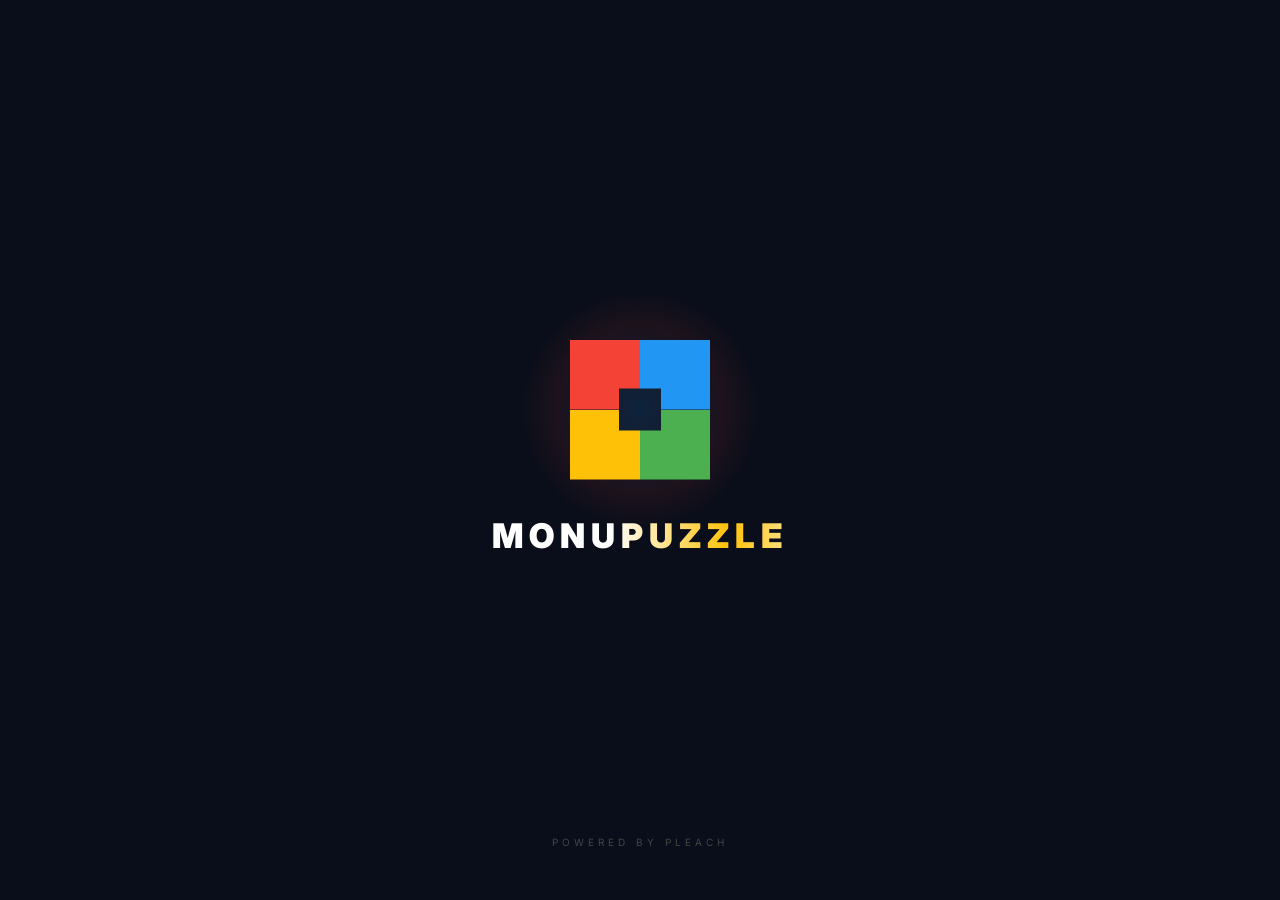
==== commit a59990be: "box puzzle was created" ====
--- a/index.html
+++ b/index.html
@@ -63,7 +63,7 @@
             setTimeout(() => {
                 img.classList.add('loaded');
                 img.parentElement.classList.add('image-ready');
-            }, 400 + Math.random() * 400); 
+            }, 400 + Math.random() * 400);
         }
 
         document.addEventListener("DOMContentLoaded", () => {
@@ -116,26 +116,71 @@
                         `;
                     }
 
-                    grid.innerHTML += `
-                    <div class="puzzle-card ${lockedClass}" 
-                         id="pcard-${count}"
-                         data-category="${catString}" 
-                         data-aos="fade-up" 
-                         data-aos-duration="600" 
-                         data-aos-delay="${(count % 10) * 50}">
-                        ${extraBadge}
-                        ${lockHTML}
-                        <!-- Our custom shimmer placeholder per card -->
-                        <div class="skeleton-box card-loader"></div>
-                        <img src="assets/images/${img}" 
-                             alt="${img}" 
-                             loading="lazy" 
-                             class="w-100 h-100 object-fit-cover"
-                             onload="handleImageLoad(this)">
-                        <div class="card-hover-overlay">
-                            <div class="hover-text">${description}</div>
-                        </div>
-                    </div>`;
+                    let cardHTML = '';
+                    let puzzleName = img.replace(/\.[^/.]+$/, "").replace(/_/g, " ").replace(/shutterstock\s\d+\s?/, "").trim();
+                    if (!puzzleName || puzzleName.length < 3) puzzleName = "Ancient Wonder";
+                    
+                    if (count === 1) {
+                        // First card is special: "In Progress" style at 30%
+                        cardHTML = `
+                        <div class="puzzle-card progress-card" 
+                             id="pcard-${count}"
+                             data-category="${catString}" 
+                             data-aos="fade-up" 
+                             data-aos-duration="600" 
+                             data-aos-delay="0"
+                             onclick="openWelcomeModal('${puzzleName}', 'assets/images/${img}', 30)">
+                            <div class="skeleton-box card-loader"></div>
+                            <img src="assets/images/${img}" 
+                                 alt="${img}" 
+                                 loading="lazy" 
+                                 class="w-100 h-100 object-fit-cover"
+                                 onload="handleImageLoad(this)">
+                            <div class="card-action-overlay"><button class="resume-btn">Continue</button></div>
+                            <div class="card-footer">
+                                <div class="footer-top-row">
+                                    <h5 class="card-title">${puzzleName}</h5>
+                                    <span class="card-progress-badge">30%</span>
+                                </div>
+                                <div class="progress-bar-container">
+                                    <div class="progress-bar-fill" style="width: 30%;"></div>
+                                </div>
+                            </div>
+                        </div>`;
+                    } else {
+                        // Other cards also get the footer style but with 0% progress
+                        cardHTML = `
+                        <div class="puzzle-card ${lockedClass}" 
+                             id="pcard-${count}"
+                             data-category="${catString}" 
+                             data-aos="fade-up" 
+                             data-aos-duration="600" 
+                             data-aos-delay="${(count % 10) * 50}">
+                            ${extraBadge}
+                            ${lockHTML}
+                            <div class="skeleton-box card-loader"></div>
+                            <img src="assets/images/${img}" 
+                                 alt="${img}" 
+                                 loading="lazy" 
+                                 class="w-100 h-100 object-fit-cover"
+                                 onload="handleImageLoad(this)">
+                            
+                            <div class="card-footer">
+                                <div class="footer-top-row">
+                                    <h5 class="card-title">${puzzleName}</h5>
+                                    <span class="card-progress-badge" style="color: #64748b; background: rgba(100, 116, 139, 0.1); border-color: rgba(100, 116, 139, 0.2);">0%</span>
+                                </div>
+                                <div class="progress-bar-container">
+                                    <div class="progress-bar-fill" style="width: 0%;"></div>
+                                </div>
+                            </div>
+
+                            <div class="card-hover-overlay">
+                                <div class="hover-text">${description}</div>
+                            </div>
+                        </div>`;
+                    }
+                    grid.innerHTML += cardHTML;
                 }
             }
 
@@ -165,181 +210,10 @@
             }
 
 
-            const levels = {
-                10: { name: "Hampi Ruins", type: "Expert", img: "shutterstock_1182334075.jpg" },
-                9: { name: "Ganesh Pol", type: "Expert", img: "shutterstock_140474848 Ganesh Pol.jpg" },
-                8: { name: "Ajanta Caves", type: "Master", img: "shutterstock_1048124914.jpg" },
-                7: { name: "Sas Bahu", type: "Master", img: "shutterstock_1430024843 Sas Bahu Temple.jpg" },
-                6: { name: "Sultan House", type: "Hard", img: "shutterstock_89576581 Sultana’s House (1).jpg" },
-                5: { name: "Taj Morning", type: "Hard", img: "shutterstock_1101562826.jpg" },
-                4: { name: "Qutub Minar", type: "Casual", img: "shutterstock_1073481062.jpg" },
-                3: { name: "Sun Temple", type: "Casual", img: "Konarka_Temple (4).jpg" },
-                2: { name: "Kathak Arts", type: "Casual", img: "dreamstime_xxl_223512537.jpg" },
-                1: { name: "Vittala Wheel", type: "Casual", img: "VittalaC.jpg" }
-            };
-            const journeyMap = document.querySelector('.journey-map');
-            if (journeyMap) {
-                journeyMap.innerHTML = "";
-                for (let i = 10; i >= 1; i--) {
-                    let levelData = levels[i];
-                    let isLocked = i > 3;
-                    let isCurrent = i === 3;
-                    let isCompleted = i < 3;
-                    
-                    let stateClass = isLocked ? 'locked' : (isCurrent ? 'current' : 'completed');
-                    
-                    // Add Loot Bonus for milestones (appearing visually BEFORE the level node)
-                    if (i % 5 === 0) {
-                        let lootHtml = `
-                        <div class="loot-bonus-node milestone" data-aos="zoom-in">
-                            <div class="loot-milestone-divider">
-                                <div class="milestone-line"></div>
-                                <div class="milestone-star">⭐</div>
-                                <div class="milestone-line"></div>
-                            </div>
-                            <div class="loot-badge">Loot Unlocked</div>
-                            <div class="loot-box">
-                                <div class="loot-mystery-img">
-                                    <img src="assets/images/shutterstock_1182334075.jpg" alt="Loot" onload="handleImageLoad(this)">
-                                    <div class="loot-overlay-text">?</div>
-                                </div>
-                                <div class="loot-text-content">
-                                    <h4>Level ${i} Cleared!</h4>
-                                    <p>Grab your loot of 200 Monu coins</p>
-                                </div>
-                            </div>
-                        </div>`;
-                        journeyMap.innerHTML += lootHtml;
-                    }
-
-                    let html = `
-                    <div class="journey-node ${stateClass}" data-aos="zoom-in">
-                        <div class="node-container">
-                            <div class="node-image-frame">
-                                <img src="assets/images/${levelData.img}" alt="${levelData.name}" class="node-thumb" onload="handleImageLoad(this)">
-                                <div class="node-circle">
-                                    ${isCompleted ? '✓' : (isLocked ? '🔒' : i)}
-                                </div>
-                            </div>
-                            <div class="node-info-box">
-                                <span class="node-level-tag">LEVEL ${i}</span>
-                                <span class="node-name">${levelData.name}</span>
-                                <div class="node-meta">
-                                    <span class="node-type">${levelData.type}</span>
-                                    <span class="node-reward">💎 20</span>
-                                </div>
-                            </div>
-                            ${isCurrent ? '<div class="node-current-status">ACTIVE</div>' : ''}
-                        </div>
-                    </div>`;
-                    journeyMap.innerHTML += html;
-                }
-            }
-
-            // --- My Puzzles Dynamic Population ---
-            const myPuzzlesData = {
-                inProgress: [
-                    { name: "Sanchi Stupa", img: "sanchi-stupa.jpg", progress: 45 }
-                ],
-                completed: [
-                    { name: "Panna Meena Kund", img: "shutterstock_1477532126 Panna Meena ka Kund.jpg" },
-                    { name: "Ajanta Caves", img: "shutterstock_1048124914.jpg" }
-                ]
-            };
-
-            const inProgressGrid = document.getElementById('in-progress-grid');
-            const completedGrid = document.getElementById('completed-grid');
-
-            if (inProgressGrid && completedGrid) {
-                // Populate In Progress
-                inProgressGrid.innerHTML = myPuzzlesData.inProgress.map(p => `
-                    <div class="puzzle-card progress-card" data-aos="zoom-in">
-                        <img src="assets/images/${p.img}" alt="${p.name}" onload="handleImageLoad(this)">
-                        <div class="card-action-overlay">
-                            <button class="resume-btn">Continue</button>
-                        </div>
-                        <div class="card-footer">
-                            <div class="footer-top-row">
-                                <h5 class="card-title">${p.name}</h5>
-                                <span class="card-progress-badge">${p.progress}%</span>
-                            </div>
-                            <div class="progress-bar-container">
-                                <div class="progress-bar-fill" style="width: ${p.progress}%;"></div>
-                            </div>
-                        </div>
-                    </div>
-                `).join('');
-                const progressCountElem = document.getElementById('progress-count');
-                if (progressCountElem) progressCountElem.textContent = `${myPuzzlesData.inProgress.length} ACTIVE`;
-
-                // Populate Completed
-                completedGrid.innerHTML = myPuzzlesData.completed.map((p, idx) => `
-                    <div class="puzzle-card completed-card" data-aos="zoom-in" data-aos-delay="${idx * 100}">
-                        <img src="assets/images/${p.img}" alt="${p.name}" onload="handleImageLoad(this)">
-                        <div class="completion-seal">✓</div>
-                        <div class="card-action-overlay">
-                            <button class="view-btn">View Result</button>
-                        </div>
-                        <div class="card-footer">
-                            <div class="footer-top-row">
-                                <h5 class="card-title">${p.name}</h5>
-                                <span class="card-verified-badge">DONE</span>
-                            </div>
-                            <span class="card-subtitle">Museum Collection</span>
-                        </div>
-                    </div>
-                `).join('');
-                const completedCountElem = document.getElementById('completed-count');
-                if (completedCountElem) completedCountElem.textContent = `${myPuzzlesData.completed.length} PUZZLES`;
-            }
-
-            // --- Dynamic Home Slider Enhancement ---
-            const homeSlider = document.getElementById("home-slider");
-            const sliderDots = document.querySelector(".slider-dots");
-
-            if (homeSlider && typeof puzzleImageFiles !== 'undefined') {
-                homeSlider.innerHTML = "";
-                if (sliderDots) sliderDots.innerHTML = "";
-
-                // Select 4 premium images for the carousel
-                const carouselItems = [
-                    { img: "Konarka_Temple (4).jpg", tag: "Temple", title: "Konarka<br>Sun Temple" },
-                    { img: "shutterstock_1477532126 Panna Meena ka Kund.jpg", tag: "Heritage", title: "Panna<br>Meena Kund" },
-                    { img: "dreamstime_xxl_223512537.jpg", tag: "Arts", title: "Kathak<br>Classical" },
-                    { img: "sanchi-stupa.jpg", tag: "UNESCO", title: "Sanchi<br>Great Stupa" }
-                ];
-
-                carouselItems.forEach((item, idx) => {
-                    // Create Slide
-                    const slide = document.createElement("div");
-                    slide.className = "featured-card";
-                    slide.innerHTML = `
-                        <div class="featured-img-container">
-                            <img src="assets/images/${item.img}" alt="${item.title}" class="w-100 h-100 object-fit-cover">
-                            <div class="featured-info">
-                                <div class="featured-text">
-                                    <span class="featured-tag">PRO: ${item.tag}</span>
-                                    <h2 class="featured-title">${item.title}</h2>
-                                </div>
-                                <button class="featured-play-btn">Play Now</button>
-                            </div>
-                        </div>
-                    `;
-                    homeSlider.appendChild(slide);
-
-                    // Create Dot
-                    if (sliderDots) {
-                        const dot = document.createElement("div");
-                        dot.className = `dot ${idx === 0 ? 'active' : ''}`;
-                        sliderDots.appendChild(dot);
-                    }
-                });
-
-                // Re-initialize slider logic from ui.js now that cards exist
-                if (window.initHomeSlider) {
-                    window.initHomeSlider();
-                }
-            }
+            // Initial Population Calls (Moved to ui.js and triggered here or on screen switch)
+            if (typeof populateJourney === 'function') populateJourney();
+            if (typeof populateMyPuzzles === 'function') populateMyPuzzles();
+            if (typeof populateHomeSlider === 'function') populateHomeSlider();
 
             // Set dynamic image for the global progress card
             const progressImg = document.querySelector("#global-progress-card .progress-thumb img");
@@ -350,13 +224,6 @@
                     progressImg.src = `assets/images/${randomImg}`;
                 }
             }
-
-            // Also update the "My Puzzles" progress card image
-            const myPuzzlesImg = document.querySelector("#mypuzzles-screen .puzzle-card img[alt='In Progress']");
-            if (myPuzzlesImg && progressImg && progressImg.src) {
-                myPuzzlesImg.src = progressImg.src;
-            }
-
         });
     </script>
 
@@ -365,24 +232,15 @@
 <body>
     <!-- Splash Screen -->
     <div id="splash-screen">
-        <div class="puzzle-corners">
-            <svg class="corner-piece top-left" viewBox="0 0 100 100">
-                <path d="M0,0 H100 V100 H0 Z" fill="#f59e0b" fill-opacity="0.1" />
-            </svg>
-            <svg class="corner-piece top-right" viewBox="0 0 100 100">
-                <path d="M0,0 H100 V100 H0 Z" fill="#f59e0b" fill-opacity="0.1" />
-            </svg>
-            <svg class="corner-piece bottom-left" viewBox="0 0 100 100">
-                <path d="M0,0 H100 V100 H0 Z" fill="#f59e0b" fill-opacity="0.1" />
-            </svg>
-            <svg class="corner-piece bottom-right" viewBox="0 0 100 100">
-                <path d="M0,0 H100 V100 H0 Z" fill="#f59e0b" fill-opacity="0.1" />
-            </svg>
-        </div>
-        <div class="splash-logo">
-            <span class="splash-logo-icon">🧩</span>
-            MonuPuzzle
-        </div>
+        <div class="logo-container">
+            <div class="logo-glow"></div>
+            <div class="piece p-red"></div>
+            <div class="piece p-blue"></div>
+            <div class="piece p-yellow"></div>
+            <div class="piece p-green"></div>
+        </div>
+        <div class="app-name">MONUPUZZLE</div>
+        <div class="powered-by">Powered by Pleach</div>
     </div>
 
     <!-- Main Game Container -->
@@ -419,70 +277,120 @@
     <div id="game-container">
         <!-- Top Header -->
         <header class="top-header">
-            <button id="global-back-btn" class="back-btn" style="display: none; margin-right: 10px;" onclick="goBack()">
+            <!-- <button id="global-back-btn" class="back-btn" style="display: none; margin-right: 10px;" onclick="goBack()">
                 <svg width="24" height="24" viewBox="0 0 24 24" fill="none" stroke="currentColor" stroke-width="2.5"
                     stroke-linecap="round" stroke-linejoin="round">
                     <path d="M15 18l-6-6 6-6" />
                 </svg>
-            </button>
-            <h1 class="screen-title" id="current-screen-title">MonuPuzzle</h1>
+            </button> -->
+            <h1 class="screen-title" id="current-screen-title" onclick="switchScreen('library')"
+                style="cursor: pointer;">MonuPuzzle</h1>
             <div class="header-right-tools">
-                <div class="currency-badge">
-                    <img src="assets/images/gem_icon_white.jpg" alt="Gem" class="currency-gem">
-                    <span id="gem-count">105</span>
-                </div>
+                <button class="header-icon-btn" title="News">
+                    <svg width="20" height="20" viewBox="0 0 24 24" fill="none" stroke="currentColor" stroke-width="2"
+                        stroke-linecap="round" stroke-linejoin="round">
+                        <path
+                            d="M4 22h16a2 2 0 0 0 2-2V4a2 2 0 0 0-2-2H8a2 2 0 0 0-2 2v16a2 2 0 0 1-2 2Zm0 0a2 2 0 0 1-2-2v-9c0-1.1.9-2 2-2h2" />
+                        <path d="M18 14h-8" />
+                        <path d="M15 18h-5" />
+                        <path d="M10 6h8v4h-8V6Z" />
+                    </svg>
+                </button>
+                <button class="header-icon-btn" title="Awards">
+                    <svg width="20" height="20" viewBox="0 0 24 24" fill="none" stroke="currentColor" stroke-width="2"
+                        stroke-linecap="round" stroke-linejoin="round">
+                        <path d="M6 9H4.5a2.5 2.5 0 0 1 0-5H6" />
+                        <path d="M18 9h1.5a2.5 2.5 0 0 0 0-5H18" />
+                        <path d="M4 22h16" />
+                        <path d="M10 14.66V17c0 .55-.47.98-.97 1.21C7.85 18.75 7 20.24 7 22" />
+                        <path d="M14 14.66V17c0 .55.47.98.97 1.21C16.15 18.75 17 20.24 17 22" />
+                        <path d="M18 2H6v7a6 6 0 0 0 12 0V2Z" />
+                    </svg>
+                </button>
+                <button class="header-icon-btn" id="profile-trigger" onclick="toggleProfileMenu()">
+                    <svg width="20" height="20" viewBox="0 0 24 24" fill="none" stroke="currentColor" stroke-width="2.5"
+                        stroke-linecap="round" stroke-linejoin="round">
+                        <circle cx="12" cy="12" r="1" />
+                        <circle cx="12" cy="5" r="1" />
+                        <circle cx="12" cy="19" r="1" />
+                    </svg>
+                </button>
             </div>
         </header>
 
         <!-- Library Screen -->
-        <div id="library-screen" class="screen">
+        <div id="library-screen" class="screen" style="display: block;">
             <div class="content-wrapper">
-                <!-- New Section Title -->
-                <div class="slider-header-container">
-                    <h2 class="slider-main-heading">Explore</h2>
-                    <p class="slider-sub-heading">India's Ancient Wonders</p>
-                </div>
-
-                <!-- Featured Puzzle Slider -->
-                <div class="featured-slider-wrapper">
-                    <div class="featured-slider" id="home-slider">
-                        <!-- JS will dynamically populate featured cards here -->
-                    </div>
-                    <div class="slider-dots">
-                        <!-- JS will dynamically populate dots here -->
-                    </div>
-                </div>
-
-                <!-- Category Tabs -->
-                <div class="tabs-wrapper ">
-                    <div class="tabs-scroll Container">
-                        <div class="tab-indicator" id="tab-active-pill"></div>
-                        <div class="tab active" onclick="filterCategory('All', this)">
-                            <span>🏠 All</span>
-                        </div>
-                        <div class="tab" onclick="filterCategory('Temple', this)">
-                            <span>⛩️ Temples</span>
-                        </div>
-                        <div class="tab" onclick="filterCategory('Monuments', this)">
-                            <span>🏛️ Monuments</span>
-                        </div>
-                        <div class="tab" onclick="filterCategory('UNESCO', this)">
-                            <span>🌍 UNESCO</span>
-                        </div>
-                        <div class="tab" onclick="filterCategory('Dance', this)">
-                            <span>💃 Dance</span>
-                        </div>
-                        <div class="tab" onclick="filterCategory('Culture', this)">
-                            <span>🎨 Culture</span>
-                        </div>
-                    </div>
-                    <div class="category-menu-btn" onclick="openCategoryModal()">☰</div>
-                </div>
-
-                <!-- Puzzle Grid -->
-                <div class="puzzle-grid" id="main-puzzle-grid">
-                    <!-- JS will populate cards here -->
-                </div>
+                <div class="screen-toggle-bar">
+                    <button class="toggle-btn active" onclick="switchLibraryTab('jigsaw', this)">
+                        <svg width="18" height="18" viewBox="0 0 24 24" fill="none" stroke="currentColor"
+                            stroke-width="2.5" stroke-linecap="round" stroke-linejoin="round">
+                            <path
+                                d="M21,11c0-1.11-.89-2-2-2h-1c-.55,0-1-.45-1-1V7c0-2.21-1.79-4-4-4S9,4.79,9,7v1c0,.55-.45,1-1,1H7c-2.21,0-4,1.79-4,4s1.79,4,4,4h1c.55,0,1,.45,1,1v1c0,2.21,1.79,4,4,4s4-1.79,4-4v-1c0-.55.45-1,1-1h1c1.11,0,2-.89,2-2v-1c0-.33,0-.67,0-1Z" />
+                        </svg>
+                        Jigsaw Puzzles
+                    </button>
+                    <button class="toggle-btn" onclick="window.location.href='boxPuzzle.html'">
+                        <svg width="18" height="18" viewBox="0 0 24 24" fill="none" stroke="currentColor"
+                            stroke-width="2.5" stroke-linecap="round" stroke-linejoin="round">
+                            <rect x="3" y="3" width="18" height="18" rx="2" ry="2" />
+                            <line x1="12" y1="3" x2="12" y2="21" />
+                            <line x1="3" y1="12" x2="21" y2="12" />
+                        </svg>
+                        Box Puzzle
+                    </button>
+                </div>
+
+                <div id="tab-jigsaw" class="library-tab-content active">
+
+                    <!-- New Section Title -->
+                    <div class="slider-header-container">
+                        <h2 class="slider-main-heading">Explore</h2>
+                        <p class="slider-sub-heading">India's Ancient Wonders</p>
+                    </div>
+
+                    <!-- Featured Puzzle Slider -->
+                    <div class="featured-slider-wrapper">
+                        <div class="featured-slider" id="home-slider">
+                            <!-- JS will dynamically populate featured cards here -->
+                        </div>
+                        <div class="slider-dots">
+                            <!-- JS will dynamically populate dots here -->
+                        </div>
+                    </div>
+
+                    <!-- Category Tabs -->
+                    <div class="tabs-wrapper ">
+                        <div class="tabs-scroll Container">
+                            <div class="tab-indicator" id="tab-active-pill" style="width: 82px; left: 2px; height: 43px; top: 4px;"></div>
+                            <div class="tab active" onclick="filterCategory('All', this)">
+                                <span>🏠 All</span>
+                            </div>
+                            <div class="tab" onclick="filterCategory('Temple', this)">
+                                <span>⛩️ Temples</span>
+                            </div>
+                            <div class="tab" onclick="filterCategory('Monuments', this)">
+                                <span>🏛️ Monuments</span>
+                            </div>
+                            <div class="tab" onclick="filterCategory('UNESCO', this)">
+                                <span>🌍 UNESCO</span>
+                            </div>
+                            <div class="tab" onclick="filterCategory('Dance', this)">
+                                <span>💃 Dance</span>
+                            </div>
+                            <div class="tab" onclick="filterCategory('Culture', this)">
+                                <span>🎨 Culture</span>
+                            </div>
+                        </div>
+                        <div class="category-menu-btn" onclick="openCategoryModal()">☰</div>
+                    </div>
+
+                    <!-- Puzzle Grid -->
+                    <div class="puzzle-grid" id="main-puzzle-grid">
+                        <!-- JS will populate cards here -->
+                    </div>
+                </div>
+
             </div>
         </div>
         <!-- Daily Puzzles Screen (Hidden by default) -->
@@ -515,49 +423,293 @@
             </div>
         </div>
         <!-- Journey Screen -->
-        <div id="journey-screen" class="screen">
+        <!-- Journey Screen -->
+        <div id="journey-screen" class="screen" style="display: block;">
             <!-- Animated Premium SVG Puzzle Background -->
             <div class="journey-bg-particles">
                 <div class="particle p1">
                     <svg viewBox="0 0 24 24" fill="currentColor">
                         <path
-                            d="M21,11c0-1.11-.89-2-2-2h-1c-.55,0-1-.45-1-1V7c0-2.21-1.79-4-4-4S9,4.79,9,7v1c0,.55-.45,1-1,1H7c-2.21,0-4,1.79-4,4s1.79,4,4,4h1c.55,0,1,.45,1,1v1c0,2.21,1.79,4,4,4s4-1.79,4-4v-1c0-.55,.45-1,1-1h1c1.11,0,2-.89,2-2v-1c0-.33,0-.67,0-1Z" />
+                            d="M21,11c0-1.11-.89-2-2-2h-1c-.55,0-1-.45-1-1V7c0-2.21-1.79-4-4-4S9,4.79,9,7v1c0,.55-.45,1-1,1H7c-2.21,0-4,1.79-4,4s1.79,4,4,4h1c.55,0,1,.45,1,1v1c0,2.21,1.79,4,4,4s4-1.79,4-4v-1c0-.55,.45-1,1-1h1c1.11,0,2-.89,2-2v-1c0-.33,0-.67,0-1Z">
+                        </path>
                     </svg>
                 </div>
                 <div class="particle p2">
                     <svg viewBox="0 0 24 24" fill="currentColor">
                         <path
-                            d="M21,11c0-1.11-.89-2-2-2h-1c-.55,0-1-.45-1-1V7c0-2.21-1.79-4-4-4S9,4.79,9,7v1c0,.55-.45,1-1,1H7c-2.21,0-4,1.79-4,4s1.79,4,4,4h1c.55,0,1,.45,1,1v1c0,2.21,1.79,4,4,4s4-1.79,4-4v-1c0-.55,.45-1,1-1h1c1.11,0,2-.89,2-2v-1c0-.33,0-.67,0-1Z" />
+                            d="M21,11c0-1.11-.89-2-2-2h-1c-.55,0-1-.45-1-1V7c0-2.21-1.79-4-4-4S9,4.79,9,7v1c0,.55-.45,1-1,1H7c-2.21,0-4,1.79-4,4s1.79,4,4,4h1c.55,0,1,.45,1,1v1c0,2.21,1.79,4,4,4s4-1.79,4-4v-1c0-.55,.45-1,1-1h1c1.11,0,2-.89,2-2v-1c0-.33,0-.67,0-1Z">
+                        </path>
                     </svg>
                 </div>
                 <div class="particle p3">
                     <svg viewBox="0 0 24 24" fill="currentColor">
                         <path
-                            d="M21,11c0-1.11-.89-2-2-2h-1c-.55,0-1-.45-1-1V7c0-2.21-1.79-4-4-4S9,4.79,9,7v1c0,.55-.45,1-1,1H7c-2.21,0-4,1.79-4,4s1.79,4,4,4h1c.55,0,1,.45,1,1v1c0,2.21,1.79,4,4,4s4-1.79,4-4v-1c0-.55,.45-1,1-1h1c1.11,0,2-.89,2-2v-1c0-.33,0-.67,0-1Z" />
+                            d="M21,11c0-1.11-.89-2-2-2h-1c-.55,0-1-.45-1-1V7c0-2.21-1.79-4-4-4S9,4.79,9,7v1c0,.55-.45,1-1,1H7c-2.21,0-4,1.79-4,4s1.79,4,4,4h1c.55,0,1,.45,1,1v1c0,2.21,1.79,4,4,4s4-1.79,4-4v-1c0-.55,.45-1,1-1h1c1.11,0,2-.89,2-2v-1c0-.33,0-.67,0-1Z">
+                        </path>
                     </svg>
                 </div>
                 <div class="particle p4">
                     <svg viewBox="0 0 24 24" fill="currentColor">
                         <path
-                            d="M21,11c0-1.11-.89-2-2-2h-1c-.55,0-1-.45-1-1V7c0-2.21-1.79-4-4-4S9,4.79,9,7v1c0,.55-.45,1-1,1H7c-2.21,0-4,1.79-4,4s1.79,4,4,4h1c.55,0,1,.45,1,1v1c0,2.21,1.79,4,4,4s4-1.79,4-4v-1c0-.55,.45-1,1-1h1c1.11,0,2-.89,2-2v-1c0-.33,0-.67,0-1Z" />
+                            d="M21,11c0-1.11-.89-2-2-2h-1c-.55,0-1-.45-1-1V7c0-2.21-1.79-4-4-4S9,4.79,9,7v1c0,.55-.45,1-1,1H7c-2.21,0-4,1.79-4,4s1.79,4,4,4h1c.55,0,1,.45,1,1v1c0,2.21,1.79,4,4,4s4-1.79,4-4v-1c0-.55,.45-1,1-1h1c1.11,0,2-.89,2-2v-1c0-.33,0-.67,0-1Z">
+                        </path>
                     </svg>
                 </div>
                 <div class="particle p5">
                     <svg viewBox="0 0 24 24" fill="currentColor">
                         <path
-                            d="M21,11c0-1.11-.89-2-2-2h-1c-.55,0-1-.45-1-1V7c0-2.21-1.79-4-4-4S9,4.79,9,7v1c0,.55-.45,1-1,1H7c-2.21,0-4,1.79-4,4s1.79,4,4,4h1c.55,0,1,.45,1,1v1c0,2.21,1.79,4,4,4s4-1.79,4-4v-1c0-.55,.45-1,1-1h1c1.11,0,2-.89,2-2v-1c0-.33,0-.67,0-1Z" />
+                            d="M21,11c0-1.11-.89-2-2-2h-1c-.55,0-1-.45-1-1V7c0-2.21-1.79-4-4-4S9,4.79,9,7v1c0,.55-.45,1-1,1H7c-2.21,0-4,1.79-4,4s1.79,4,4,4h1c.55,0,1,.45,1,1v1c0,2.21,1.79,4,4,4s4-1.79,4-4v-1c0-.55,.45-1,1-1h1c1.11,0,2-.89,2-2v-1c0-.33,0-.67,0-1Z">
+                        </path>
                     </svg>
                 </div>
                 <div class="particle p6">
                     <svg viewBox="0 0 24 24" fill="currentColor">
                         <path
-                            d="M21,11c0-1.11-.89-2-2-2h-1c-.55,0-1-.45-1-1V7c0-2.21-1.79-4-4-4S9,4.79,9,7v1c0,.55-.45,1-1,1H7c-2.21,0-4,1.79-4,4s1.79,4,4,4h1c.55,0,1,.45,1,1v1c0,2.21,1.79,4,4,4s4-1.79,4-4v-1c0-.55,.45-1,1-1h1c1.11,0,2-.89,2-2v-1c0-.33,0-.67,0-1Z" />
+                            d="M21,11c0-1.11-.89-2-2-2h-1c-.55,0-1-.45-1-1V7c0-2.21-1.79-4-4-4S9,4.79,9,7v1c0,.55-.45,1-1,1H7c-2.21,0-4,1.79-4,4s1.79,4,4,4h1c.55,0,1,.45,1,1v1c0,2.21,1.79,4,4,4s4-1.79,4-4v-1c0-.55,.45-1,1-1h1c1.11,0,2-.89,2-2v-1c0-.33,0-.67,0-1Z">
+                        </path>
                     </svg>
                 </div>
             </div>
             <div class="content-wrapper">
-                <div class="journey-map">
-                    <!-- JS will populate nodes here -->
+                <div id="journey-map-jigsaw" class="journey-map">
+                    <div class="loot-bonus-node milestone">
+                        <div class="loot-milestone-divider">
+                            <div class="milestone-line"></div>
+                            <div class="milestone-star">⭐</div>
+                            <div class="milestone-line"></div>
+                        </div>
+                        <div class="loot-badge">Loot Unlocked</div>
+                        <div class="loot-box">
+                            <div class="loot-mystery-img image-ready">
+                                <img src="assets/images/shutterstock_1182334075.jpg" alt="Loot"
+                                    onload="handleImageLoad(this)" class="loaded">
+                                <div class="loot-overlay-text">?</div>
+                            </div>
+                            <div class="loot-text-content">
+                                <h4>Level 10 Cleared!</h4>
+                                <p>Grab your loot of 200 Monu coins</p>
+                            </div>
+                        </div>
+                    </div>
+                    <div class="journey-node locked">
+                        <div class="node-container">
+                            <div class="node-image-frame image-ready">
+                                <img src="assets/images/shutterstock_1182334075.jpg" alt="Hampi Ruins"
+                                    class="node-thumb loaded" onload="handleImageLoad(this)">
+                                <div class="node-circle">
+                                    🔒
+                                </div>
+                            </div>
+                            <div class="node-info-box">
+                                <span class="node-level-tag">LEVEL 10</span>
+                                <span class="node-name">Hampi Ruins</span>
+                                <div class="node-meta">
+                                    <span class="node-type">Expert</span>
+                                    <span class="node-reward">💎 20</span>
+                                </div>
+                            </div>
+
+                        </div>
+                    </div>
+                    <div class="journey-node locked">
+                        <div class="node-container">
+                            <div class="node-image-frame image-ready">
+                                <img src="assets/images/shutterstock_140474848 Ganesh Pol.jpg" alt="Ganesh Pol"
+                                    class="node-thumb loaded" onload="handleImageLoad(this)">
+                                <div class="node-circle">
+                                    🔒
+                                </div>
+                            </div>
+                            <div class="node-info-box">
+                                <span class="node-level-tag">LEVEL 9</span>
+                                <span class="node-name">Ganesh Pol</span>
+                                <div class="node-meta">
+                                    <span class="node-type">Expert</span>
+                                    <span class="node-reward">💎 20</span>
+                                </div>
+                            </div>
+
+                        </div>
+                    </div>
+                    <div class="journey-node locked">
+                        <div class="node-container">
+                            <div class="node-image-frame image-ready">
+                                <img src="assets/images/shutterstock_1048124914.jpg" alt="Ajanta Caves"
+                                    class="node-thumb loaded" onload="handleImageLoad(this)">
+                                <div class="node-circle">
+                                    🔒
+                                </div>
+                            </div>
+                            <div class="node-info-box">
+                                <span class="node-level-tag">LEVEL 8</span>
+                                <span class="node-name">Ajanta Caves</span>
+                                <div class="node-meta">
+                                    <span class="node-type">Master</span>
+                                    <span class="node-reward">💎 20</span>
+                                </div>
+                            </div>
+
+                        </div>
+                    </div>
+                    <div class="journey-node locked">
+                        <div class="node-container">
+                            <div class="node-image-frame image-ready">
+                                <img src="assets/images/shutterstock_1430024843 Sas Bahu Temple.jpg" alt="Sas Bahu"
+                                    class="node-thumb loaded" onload="handleImageLoad(this)">
+                                <div class="node-circle">
+                                    🔒
+                                </div>
+                            </div>
+                            <div class="node-info-box">
+                                <span class="node-level-tag">LEVEL 7</span>
+                                <span class="node-name">Sas Bahu</span>
+                                <div class="node-meta">
+                                    <span class="node-type">Master</span>
+                                    <span class="node-reward">💎 20</span>
+                                </div>
+                            </div>
+
+                        </div>
+                    </div>
+                    <div class="journey-node locked">
+                        <div class="node-container">
+                            <div class="node-image-frame image-ready">
+                                <img src="assets/images/shutterstock_89576581 Sultana’s House (1).jpg"
+                                    alt="Sultan House" class="node-thumb loaded" onload="handleImageLoad(this)">
+                                <div class="node-circle">
+                                    🔒
+                                </div>
+                            </div>
+                            <div class="node-info-box">
+                                <span class="node-level-tag">LEVEL 6</span>
+                                <span class="node-name">Sultan House</span>
+                                <div class="node-meta">
+                                    <span class="node-type">Hard</span>
+                                    <span class="node-reward">💎 20</span>
+                                </div>
+                            </div>
+
+                        </div>
+                    </div>
+                    <div class="loot-bonus-node milestone">
+                        <div class="loot-milestone-divider">
+                            <div class="milestone-line"></div>
+                            <div class="milestone-star">⭐</div>
+                            <div class="milestone-line"></div>
+                        </div>
+                        <div class="loot-badge">Loot Unlocked</div>
+                        <div class="loot-box">
+                            <div class="loot-mystery-img image-ready">
+                                <img src="assets/images/shutterstock_1182334075.jpg" alt="Loot"
+                                    onload="handleImageLoad(this)" class="loaded">
+                                <div class="loot-overlay-text">?</div>
+                            </div>
+                            <div class="loot-text-content">
+                                <h4>Level 5 Cleared!</h4>
+                                <p>Grab your loot of 200 Monu coins</p>
+                            </div>
+                        </div>
+                    </div>
+                    <div class="journey-node locked">
+                        <div class="node-container">
+                            <div class="node-image-frame image-ready">
+                                <img src="assets/images/shutterstock_1101562826.jpg" alt="Taj Morning"
+                                    class="node-thumb loaded" onload="handleImageLoad(this)">
+                                <div class="node-circle">
+                                    🔒
+                                </div>
+                            </div>
+                            <div class="node-info-box">
+                                <span class="node-level-tag">LEVEL 5</span>
+                                <span class="node-name">Taj Morning</span>
+                                <div class="node-meta">
+                                    <span class="node-type">Hard</span>
+                                    <span class="node-reward">💎 20</span>
+                                </div>
+                            </div>
+
+                        </div>
+                    </div>
+                    <div class="journey-node locked">
+                        <div class="node-container">
+                            <div class="node-image-frame image-ready">
+                                <img src="assets/images/shutterstock_1073481062.jpg" alt="Qutub Minar"
+                                    class="node-thumb loaded" onload="handleImageLoad(this)">
+                                <div class="node-circle">
+                                    🔒
+                                </div>
+                            </div>
+                            <div class="node-info-box">
+                                <span class="node-level-tag">LEVEL 4</span>
+                                <span class="node-name">Qutub Minar</span>
+                                <div class="node-meta">
+                                    <span class="node-type">Casual</span>
+                                    <span class="node-reward">💎 20</span>
+                                </div>
+                            </div>
+
+                        </div>
+                    </div>
+                    <div class="journey-node current">
+                        <div class="node-container">
+                            <div class="node-image-frame image-ready">
+                                <img src="assets/images/Konarka_Temple (4).jpg" alt="Sun Temple"
+                                    class="node-thumb loaded" onload="handleImageLoad(this)">
+                                <div class="node-circle">
+                                    3
+                                </div>
+                            </div>
+                            <div class="node-info-box">
+                                <span class="node-level-tag">LEVEL 3</span>
+                                <span class="node-name">Sun Temple</span>
+                                <div class="node-meta">
+                                    <span class="node-type">Casual</span>
+                                    <span class="node-reward">💎 20</span>
+                                </div>
+                            </div>
+                            <div class="node-current-status">ACTIVE</div>
+                        </div>
+                    </div>
+                    <div class="journey-node completed">
+                        <div class="node-container">
+                            <div class="node-image-frame image-ready">
+                                <img src="assets/images/dreamstime_xxl_223512537.jpg" alt="Kathak Arts"
+                                    class="node-thumb loaded" onload="handleImageLoad(this)">
+                                <div class="node-circle">
+                                    ✓
+                                </div>
+                            </div>
+                            <div class="node-info-box">
+                                <span class="node-level-tag">LEVEL 2</span>
+                                <span class="node-name">Kathak Arts</span>
+                                <div class="node-meta">
+                                    <span class="node-type">Casual</span>
+                                    <span class="node-reward">💎 20</span>
+                                </div>
+                            </div>
+
+                        </div>
+                    </div>
+                    <div class="journey-node completed">
+                        <div class="node-container">
+                            <div class="node-image-frame image-ready">
+                                <img src="assets/images/VittalaC.jpg" alt="Vittala Wheel" class="node-thumb loaded"
+                                    onload="handleImageLoad(this)">
+                                <div class="node-circle">
+                                    ✓
+                                </div>
+                            </div>
+                            <div class="node-info-box">
+                                <span class="node-level-tag">LEVEL 1</span>
+                                <span class="node-name">Vittala Wheel</span>
+                                <div class="node-meta">
+                                    <span class="node-type">Casual</span>
+                                    <span class="node-reward">💎 20</span>
+                                </div>
+                            </div>
+
+                        </div>
+                    </div>
                 </div>
             </div>
             <div class="journey-footer">
@@ -571,36 +723,158 @@
         <!-- My Puzzles Screen -->
         <div id="mypuzzles-screen" class="screen">
             <div class="content-wrapper">
-                <!-- In Progress Section -->
-                <div class="section-header">
-                    <div class="header-main">
-                        <span class="header-icon">🕒</span>
-                        <h3>In Progress</h3>
-                    </div>
-                    <span id="progress-count" class="puzzle-count-pill">0 ACTIVE</span>
-                </div>
-                <div id="in-progress-grid" class="puzzle-grid my-puzzles-grid">
-                    <!-- Dynamic Progress Puzzles -->
-                </div>
-
-                <!-- Completed Section -->
-                <div class="section-header mt-5">
-                    <div class="header-main">
-                        <span class="header-icon">🏆</span>
-                        <h3>Completed</h3>
-                    </div>
-                    <span id="completed-count" class="puzzle-count-pill">0 PUZZLES</span>
-                </div>
-                <div id="completed-grid" class="puzzle-grid my-puzzles-grid">
-                    <!-- Dynamic Completed Puzzles -->
-                </div>
+                <!-- Toggle Bar -->
+                <div class="screen-toggle-bar">
+                    <button class="toggle-btn active" onclick="switchMyPuzzlesTab('status', this)">
+                        <svg width="18" height="18" viewBox="0 0 24 24" fill="none" stroke="currentColor"
+                            stroke-width="2" stroke-linecap="round" stroke-linejoin="round">
+                            <path d="M12 20h.01" />
+                            <path d="M12 16h.01" />
+                            <path d="M12 12h.01" />
+                            <path d="M12 8h.01" />
+                            <path d="M12 4h.01" />
+                            <rect x="4" y="2" width="16" height="20" rx="2" ry="2" />
+                        </svg>
+                        <span id="mypuzzles-status-label">Status</span>
+                    </button>
+                    <button class="toggle-btn" onclick="switchMyPuzzlesTab('settings', this)">
+                        <svg width="18" height="18" viewBox="0 0 24 24" fill="none" stroke="currentColor"
+                            stroke-width="2" stroke-linecap="round" stroke-linejoin="round">
+                            <circle cx="12" cy="12" r="3" />
+                            <path
+                                d="M19.4 15a1.65 1.65 0 0 0 .33 1.82l.06.06a2 2 0 0 1 0 2.83 2 2 0 0 1-2.83 0l-.06-.06a1.65 1.65 0 0 0-1.82-.33 1.65 1.65 0 0 0-1 1.51V21a2 2 0 0 1-2 2 2 2 0 0 1-2-2v-.09A1.65 1.65 0 0 0 9 19.4a1.65 1.65 0 0 0-1.82.33l-.06.06a2 2 0 0 1-2.83 0 2 2 0 0 1 0-2.83l.06-.06a1.65 1.65 0 0 0 .33-1.82 1.65 1.65 0 0 0-1.51-1H3a2 2 0 0 1-2-2 2 2 0 0 1 2-2h.09A1.65 1.65 0 0 0 4.6 9a1.65 1.65 0 0 0-.33-1.82l-.06-.06a2 2 0 0 1 0-2.83 2 2 0 0 1 2.83 0l.06.06a1.65 1.65 0 0 0 1.82.33H9a1.65 1.65 0 0 0 1-1.51V3a2 2 0 0 1 2-2 2 2 0 0 1 2 2v.09a1.65 1.65 0 0 0 1 1.51 1.65 1.65 0 0 0 1.82-.33l.06-.06a2 2 0 0 1 2.83 0 2 2 0 0 1 0 2.83l-.06.06a1.65 1.65 0 0 0-.33 1.82V9a1.65 1.65 0 0 0 1.51 1H21a2 2 0 0 1 2 2 2 2 0 0 1-2 2h-.09a1.65 1.65 0 0 0-1.51 1z" />
+                        </svg>
+                        Settings
+                    </button>
+                    <button class="toggle-btn" onclick="switchMyPuzzlesTab('profile', this)">
+                        <svg width="18" height="18" viewBox="0 0 24 24" fill="none" stroke="currentColor"
+                            stroke-width="2" stroke-linecap="round" stroke-linejoin="round">
+                            <path d="M20 21v-2a4 4 0 0 0-4-4H8a4 4 0 0 0-4 4v2" />
+                            <circle cx="12" cy="7" r="4" />
+                        </svg>
+                        Profile
+                    </button>
+                </div>
+
+                <!-- Tab Content: Status -->
+                <div id="tab-status" class="mypuzzles-tab-content active">
+                    <!-- In Progress Section -->
+                    <div class="section-header" style="cursor: pointer" onclick="openWelcomeModal()">
+                        <div class="header-main">
+                            <span class="header-icon">🕒</span>
+                            <h3>In Progress</h3>
+                        </div>
+                        <span id="progress-count" class="puzzle-count-pill">0 ACTIVE</span>
+                    </div>
+                    <div id="in-progress-grid" class="puzzle-grid my-puzzles-grid">
+                        <!-- Dynamic Progress Puzzles -->
+                    </div>
+
+                    <!-- Completed Section -->
+                    <div class="section-header mt-5">
+                        <div class="header-main">
+                            <span class="header-icon">🏆</span>
+                            <h3>Completed</h3>
+                        </div>
+                        <span id="completed-count" class="puzzle-count-pill">0 PUZZLES</span>
+                    </div>
+                    <div id="completed-grid" class="puzzle-grid my-puzzles-grid">
+                        <!-- Dynamic Completed Puzzles -->
+                    </div>
+                </div>
+
+
+                <!-- Tab Content: Settings (Jigsaw) -->
+                <div id="tab-settings" class="mypuzzles-tab-content">
+                    <div class="settings-blocks">
+                        <div class="settings-block">
+                            <h4 class="block-title">Sound & Haptics</h4>
+                            <div class="settings-item">
+                                <div class="settings-item-info">
+                                    <h4>Sound Effects</h4>
+                                    <p>UI and gameplay sounds</p>
+                                </div>
+                                <div class="form-check form-switch">
+                                    <input class="form-check-input" type="checkbox" checked>
+                                </div>
+                            </div>
+                            <div class="settings-item">
+                                <div class="settings-item-info">
+                                    <h4>Haptic Feedback</h4>
+                                    <p>Vibration on piece snap</p>
+                                </div>
+                                <div class="form-check form-switch">
+                                    <input class="form-check-input" type="checkbox" checked>
+                                </div>
+                            </div>
+                        </div>
+
+                        <div class="settings-block">
+                            <h4 class="block-title">Gameplay</h4>
+                            <div class="settings-item">
+                                <div class="settings-item-info">
+                                    <h4>Auto-Shuffle</h4>
+                                    <p>Shuffle tray on start</p>
+                                </div>
+                                <div class="form-check form-switch">
+                                    <input class="form-check-input" type="checkbox" checked>
+                                </div>
+                            </div>
+                        </div>
+                    </div>
+                </div>
+
+
+                <!-- Tab Content: Profile (Jigsaw) -->
+                <div id="tab-profile" class="mypuzzles-tab-content">
+                    <div class="profile-blocks">
+                        <div class="profile-block">
+                            <div class="profile-header">
+                                <div class="profile-avatar-container">
+                                    <div class="profile-avatar">👤</div>
+                                    <div class="level-badge">12</div>
+                                </div>
+                                <div class="profile-info">
+                                    <h3>Jigsaw Master</h3>
+                                    <div class="xp-progress-bar-container">
+                                        <div class="xp-label">850 / 1200 XP</div>
+                                        <div class="xp-bar-outer">
+                                            <div class="xp-bar-fill" style="width: 70%;"></div>
+                                        </div>
+                                    </div>
+                                </div>
+                            </div>
+                        </div>
+
+                        <div class="profile-block stats-grid-block">
+                            <div class="stat-card">
+                                <span class="stat-label">Puzzles Solved</span>
+                                <span class="stat-value">42</span>
+                            </div>
+                            <div class="stat-card">
+                                <span class="stat-label">Total Stars</span>
+                                <span class="stat-value">⭐ 115</span>
+                            </div>
+                        </div>
+
+                        <div class="profile-block">
+                            <h4 class="block-title">Achievements</h4>
+                            <div class="achievement-grid" id="jigsaw-achievements">
+                                <div class="achievement-item bronze">🧩</div>
+                                <div class="achievement-item silver">🏛️</div>
+                                <div class="achievement-item gold locked">💎</div>
+                            </div>
+                        </div>
+                    </div>
+                </div>
+
             </div>
         </div>
 
         <!-- Choose Pieces Screen -->
         <div id="setup-screen" class="screen">
             <header class="top-header">
-                <button class="back-btn" onclick="goBack()">
+                <button class="back-btn" onclick="switchScreen('library')">
                     <svg width="24" height="24" viewBox="0 0 24 24" fill="none" stroke="currentColor" stroke-width="2.5"
                         stroke-linecap="round" stroke-linejoin="round">
                         <path d="M15 18l-6-6 6-6" />
@@ -648,11 +922,43 @@
                 <div class="game-header-tools">
 
                     <span class="piece-counter" id="game-piece-count">35</span>
-                    <span class="tool-icon position-relative" onclick="gameEngine.useHint()">💡<span
-                            class="hint-badge-icon">3</span></span>
-                    <span class="tool-icon" onclick="gameEngine.shuffleTray()">🧩</span>
-                    <span class="tool-icon" id="preview-eye-icon" onclick="toggleImagePreview()">👁️</span>
-                    <span class="tool-icon" onclick="toggleBackgroundModal()">🎨</span>
+                    <span class="tool-icon position-relative" onclick="gameEngine.useHint()" title="Hint">
+                        <svg width="22" height="22" viewBox="0 0 24 24" fill="none" stroke="currentColor"
+                            stroke-width="2.5" stroke-linecap="round" stroke-linejoin="round"
+                            style="color: var(--primary);">
+                            <path
+                                d="M15 14c.2-1 .7-1.7 1.5-2.5 1-.9 1.5-2.2 1.5-3.5A5 5 0 0 0 8 8c0 1.3.5 2.6 1.5 3.5.8.8 1.3 1.5 1.5 2.5" />
+                            <line x1="9" y1="18" x2="15" y2="18" />
+                            <line x1="10" y1="22" x2="14" y2="22" />
+                        </svg>
+                        <span class="hint-badge-icon">3</span>
+                    </span>
+                    <span class="tool-icon" onclick="gameEngine.shuffleTray()" title="Shuffle">
+                        <svg width="22" height="22" viewBox="0 0 24 24" fill="none" stroke="currentColor"
+                            stroke-width="2.5" stroke-linecap="round" stroke-linejoin="round"
+                            style="color: var(--primary);">
+                            <path
+                                d="M21 16V8a2 2 0 0 0-1-1.73l-7-4a2 2 0 0 0-2 0l-7 4A2 2 0 0 0 3 8v8a2 2 0 0 0 1 1.73l7 4a2 2 0 0 0 2 0l7-4A2 2 0 0 0 21 16z" />
+                            <polyline points="3.27 6.96 12 12.01 20.73 6.96" />
+                            <line x1="12" y1="22.08" x2="12" y2="12" />
+                        </svg>
+                    </span>
+                    <span class="tool-icon" id="preview-eye-icon" onclick="toggleImagePreview()" title="Preview">
+                        <svg width="22" height="22" viewBox="0 0 24 24" fill="none" stroke="currentColor"
+                            stroke-width="2.5" stroke-linecap="round" stroke-linejoin="round"
+                            style="color: var(--primary);">
+                            <path d="M1 12s4-8 11-8 11 8 11 8-4 8-11 8-11-8-11-8z" />
+                            <circle cx="12" cy="12" r="3" />
+                        </svg>
+                    </span>
+                    <span class="tool-icon" onclick="toggleBackgroundModal()" title="Board Color">
+                        <svg width="22" height="22" viewBox="0 0 24 24" fill="none" stroke="currentColor"
+                            stroke-width="2.5" stroke-linecap="round" stroke-linejoin="round"
+                            style="color: var(--primary);">
+                            <path
+                                d="m12 3 1.912 5.886h6.19l-5.007 3.638L17.007 18.41 12 14.772l-5.007 3.638 1.912-5.886L3.898 8.886h6.19L12 3z" />
+                        </svg>
+                    </span>
                 </div>
             </header>
 
@@ -674,26 +980,27 @@
 
         <!-- Bottom Navigation -->
         <nav class="bottom-nav">
-            <div class="nav-item active" onclick="switchScreen('library')">
+            <div class="nav-item active" id="nav-home" onclick="switchScreen('library')">
                 <div class="nav-icon nav-icon-home"></div>
                 <span>Home</span>
             </div>
-            <div class="nav-item" onclick="switchScreen('daily')">
+            <div class="nav-item" id="nav-daily" onclick="switchScreen('daily')">
                 <div class="nav-icon nav-icon-daily"></div>
                 <span>Daily</span>
             </div>
-            <div class="nav-item" onclick="switchScreen('journey')">
+
+            <div class="nav-item" id="nav-journey" onclick="switchScreen('journey')">
                 <div class="nav-icon nav-icon-journey"></div>
                 <span>Journey</span>
             </div>
-            <div class="nav-item" onclick="switchScreen('mypuzzles')">
+            <div class="nav-item" id="nav-mypuzzles" onclick="switchScreen('mypuzzles')">
                 <div class="nav-icon nav-icon-mypuzzles"></div>
-                <span>My Puzzles</span>
+                <span id="mypuzzles-tab-label">My Puzzles</span>
             </div>
         </nav>
 
         <!-- In Progress Card Overlay -->
-        <div class="progress-card" id="global-progress-card">
+        <div class="progress-card" id="global-progress-card" onclick="openWelcomeModal()" style="cursor: pointer;">
             <div class="progress-thumb">
                 <img src="assets/images/glass.jpg" alt="In Progress">
             </div>
@@ -740,7 +1047,8 @@
                     <span>Heritage</span>
                 </div>
                 <div class="category-item">
-                    <img src="assets/images/shutterstock_110301533 Western Monuments.jpg" alt="Architecture" onload="handleImageLoad(this)">
+                    <img src="assets/images/shutterstock_110301533 Western Monuments.jpg" alt="Architecture"
+                        onload="handleImageLoad(this)">
                     <span>Architecture</span>
                 </div>
                 <div class="category-item">
@@ -752,11 +1060,13 @@
                     <span>Arts</span>
                 </div>
                 <div class="category-item">
-                    <img src="assets/images/shutterstock_140474848 Ganesh Pol.jpg" alt="Tradition" onload="handleImageLoad(this)">
+                    <img src="assets/images/shutterstock_140474848 Ganesh Pol.jpg" alt="Tradition"
+                        onload="handleImageLoad(this)">
                     <span>Tradition</span>
                 </div>
                 <div class="category-item">
-                    <img src="assets/images/shutterstock_1430024843 Sas Bahu Temple.jpg" alt="Spiritual" onload="handleImageLoad(this)">
+                    <img src="assets/images/shutterstock_1430024843 Sas Bahu Temple.jpg" alt="Spiritual"
+                        onload="handleImageLoad(this)">
                     <span>Spiritual</span>
                 </div>
                 <div class="category-item">
@@ -796,6 +1106,8 @@
             </div>
         </div>
 
+
+
         <!-- Win Overlay -->
         <div id="win-overlay" class="win-screen-overlay">
             <div class="confetti-container" id="confetti"></div>
@@ -835,41 +1147,179 @@
             </div>
         </div>
 
-        <script src="assets/js/engine.js"></script>
-        <script src="assets/js/ui.js"></script>
-        <script src="https://cdn.jsdelivr.net/npm/bootstrap@5.3.3/dist/js/bootstrap.bundle.min.js"></script>
-
-        <!-- AOS Animation Library -->
-        <script src="https://unpkg.com/aos@next/dist/aos.js"></script>
+        <!-- Profile / More Menu Overlay -->
+        <div class="profile-menu-overlay" id="profile-overlay" onclick="toggleProfileMenu()">
+            <div class="profile-menu-content" onclick="event.stopPropagation()">
+                <button class="profile-close-btn" onclick="toggleProfileMenu()" title="Close">
+                    <svg width="18" height="18" viewBox="0 0 24 24" fill="none" stroke="currentColor" stroke-width="3"
+                        stroke-linecap="round" stroke-linejoin="round">
+                        <line x1="18" y1="6" x2="6" y2="18"></line>
+                        <line x1="6" y1="6" x2="18" y2="18"></line>
+                    </svg>
+                </button>
+                <div class="profile-header">
+                    <div class="profile-avatar">👤</div>
+                    <div class="profile-info">
+                        <h3>Adventurer</h3>
+                        <p>Explorer Level 12</p>
+                    </div>
+                </div>
+
+                <div class="menu-stats">
+                    <div class="stat-card">
+                        <span class="stat-label">Monu Coins</span>
+                        <span class="stat-value monu-coins">
+                            <div
+                                style="width: 18px; height: 18px; background: #fbbf24; border-radius: 50%; display: inline-flex; align-items: center; justify-content: center; font-size: 10px; font-weight: 900; color: black; margin-right: 4px; border: 1px solid #d97706; vertical-align: middle;">
+                                M</div> 1,250
+                        </span>
+                    </div>
+                    <div class="stat-card">
+                        <span class="stat-label">Total Gems</span>
+                        <span class="stat-value">
+                            <svg width="18" height="18" viewBox="0 0 24 24" fill="none" stroke="currentColor"
+                                stroke-width="2.5" stroke-linecap="round" stroke-linejoin="round"
+                                style="color: black; vertical-align: middle; margin-right: 2px;">
+                                <path d="M6 3h12l4 6-10 12L2 9z"></path>
+                                <path d="M11 3 8 9l4 12 4-12-3-6"></path>
+                                <path d="M2 9h20"></path>
+                            </svg>
+                            105
+                        </span>
+                    </div>
+                </div>
+
+                <div class="menu-actions">
+                    <div class="menu-item"
+                        onclick="toggleProfileMenu(); switchScreen('mypuzzles'); switchMyPuzzlesTab('profile', document.querySelectorAll('#mypuzzles-screen .toggle-btn')[2])">
+                        <svg class="profile-icon" width="20" height="20" viewBox="0 0 24 24" fill="none"
+                            stroke="currentColor" stroke-width="2" stroke-linecap="round" stroke-linejoin="round">
+                            <path d="M20 21v-2a4 4 0 0 0-4-4H8a4 4 0 0 0-4 4v2" />
+                            <circle cx="12" cy="7" r="4" />
+                        </svg>
+                        My Profile
+                    </div>
+                    <div class="menu-item"
+                        onclick="toggleProfileMenu(); switchScreen('mypuzzles'); switchMyPuzzlesTab('settings', document.querySelectorAll('#mypuzzles-screen .toggle-btn')[1])">
+                        <svg class="profile-icon" width="20" height="20" viewBox="0 0 24 24" fill="none"
+                            stroke="currentColor" stroke-width="2" stroke-linecap="round" stroke-linejoin="round">
+                            <path
+                                d="M12.22 2h-.44a2 2 0 0 0-2 2v.18a2 2 0 0 1-1 1.73l-.43.25a2 2 0 0 1-2 0l-.15-.08a2 2 0 0 0-2.73.73l-.22.38a2 2 0 0 0 .73 2.73l.15.1a2 2 0 0 1 1 1.72v.51a2 2 0 0 1-1 1.74l-.15.09a2 2 0 0 0-.73 2.73l.22.38a2 2 0 0 0 2.73.73l.15-.08a2 2 0 0 1 2 0l.43.25a2 2 0 0 1 1 1.73V20a2 2 0 0 0 2 2h.44a2 2 0 0 0 2-2v-.18a2 2 0 0 1 1-1.73l.43-.25a2 2 0 0 1 2 0l.15.08a2 2 0 0 0 2.73-.73l.22-.39a2 2 0 0 0-.73-2.73l-.15-.08a2 2 0 0 1-1-1.74v-.5a2 2 0 0 1 1-1.74l.15-.09a2 2 0 0 0 .73-2.73l-.22-.38a2 2 0 0 0-2.73-.73l-.15.08a2 2 0 0 1-2 0l-.43-.25a2 2 0 0 1-1-1.73V4a2 2 0 0 0-2-2z" />
+                            <circle cx="12" cy="12" r="3" />
+                        </svg>
+                        Settings
+                    </div>
+                    <div class="menu-item">
+                        <svg class="profile-icon" width="20" height="20" viewBox="0 0 24 24" fill="none"
+                            stroke="currentColor" stroke-width="2" stroke-linecap="round" stroke-linejoin="round">
+                            <path d="M4 19.5A2.5 2.5 0 0 1 6.5 17H20" />
+                            <path d="M6.5 2H20v20H6.5A2.5 2.5 0 0 1 4 19.5v-15A2.5 2.5 0 0 1 6.5 2z" />
+                        </svg>
+                        How to Play
+                    </div>
+                    <div class="menu-divider"></div>
+                    <div class="menu-item">
+                        <svg class="profile-icon" width="20" height="20" viewBox="0 0 24 24" fill="none"
+                            stroke="currentColor" stroke-width="2" stroke-linecap="round" stroke-linejoin="round">
+                            <path d="M9 21H5a2 2 0 0 1-2-2V5a2 2 0 0 1 2-2h4" />
+                            <polyline points="16 17 21 12 16 7" />
+                            <line x1="21" y1="12" x2="9" y2="12" />
+                        </svg>
+                        Logout
+                    </div>
+                </div>
+            </div>
+        </div>
+
         <script>
-            // AOS expects the window to scroll, but our app uses internal floating .screen divs!
-            // To fix this, we initialize AOS without its default scroll listener...
-            AOS.init({
-                disable: true
+            function toggleProfileMenu() {
+                const overlay = document.getElementById('profile-overlay');
+                overlay.classList.toggle('active');
+            }
+        </script>
+    </div>
+    </div>
+
+    <!-- Welcome Back Modal -->
+    <div id="welcome-modal" class="modal-overlay">
+        <div class="welcome-box">
+            <div class="welcome-image">
+                <img src="assets/images/sanchi-stupa.jpg" alt="Welcome">
+            </div>
+            <h2>Welcome Back!</h2>
+            <p>Ready to explore India's wonders? Piece together history and discover hidden stories in every puzzle.</p>
+            <div class="welcome-process">
+                <div class="process-step">
+                    <span class="step-icon">🧩</span>
+                    <p>Choose</p>
+                </div>
+                <div class="process-step">
+                    <span class="step-icon">✨</span>
+                    <p>Connect</p>
+                </div>
+                <div class="process-step">
+                    <span class="step-icon">🏆</span>
+                    <p>Unlock</p>
+                </div>
+            </div>
+            <div class="welcome-progress-card">
+                <div class="progress-header">
+                    <span class="progress-label">Your Current Journey</span>
+                    <span class="progress-percentage" id="welcome-percentage">0%</span>
+                </div>
+                <div class="welcome-progress-track">
+                    <div class="welcome-progress-thumb" id="welcome-progress-bar" style="width: 0%;"></div>
+                </div>
+                <div class="progress-footer">
+                    <span class="puzzle-name">Sanchi Stupa, Madhya Pradesh</span>
+                </div>
+            </div>
+            <div class="welcome-actions">
+                <button class="welcome-btn continue" onclick="handleResumeJourney()">
+                    <span>▶ Continue Journey</span>
+                </button>
+                <button class="welcome-btn home" onclick="closeWelcomeModal(); switchScreen('library')">
+                    <span>🏠 View Library</span>
+                </button>
+            </div>
+        </div>
+    </div>
+
+    <script src="assets/js/engine.js"></script>
+    <script src="assets/js/ui.js"></script>
+    <script src="https://cdn.jsdelivr.net/npm/bootstrap@5.3.3/dist/js/bootstrap.bundle.min.js"></script>
+
+    <!-- AOS Animation Library -->
+    <script src="https://unpkg.com/aos@next/dist/aos.js"></script>
+    <script>
+        // AOS expects the window to scroll, but our app uses internal floating .screen divs!
+        // To fix this, we initialize AOS without its default scroll listener...
+        AOS.init({
+            disable: true
+        });
+
+        // ...and we attach our own highly-performant IntersectionObserver
+        // that perfectly tracks cards scrolling inside the internal screens!
+        setTimeout(() => {
+            const scrollObserver = new IntersectionObserver((entries) => {
+                entries.forEach(entry => {
+                    if (entry.isIntersecting) {
+                        entry.target.classList.add('aos-animate');
+                    } else {
+                        // Mirror effect: reset animation when scrolled out of view
+                        entry.target.classList.remove('aos-animate');
+                    }
+                });
+            }, {
+                threshold: 0.05,
+                rootMargin: '50px'
             });
 
-            // ...and we attach our own highly-performant IntersectionObserver
-            // that perfectly tracks cards scrolling inside the internal screens!
-            setTimeout(() => {
-                const scrollObserver = new IntersectionObserver((entries) => {
-                    entries.forEach(entry => {
-                        if (entry.isIntersecting) {
-                            entry.target.classList.add('aos-animate');
-                        } else {
-                            // Mirror effect: reset animation when scrolled out of view
-                            entry.target.classList.remove('aos-animate');
-                        }
-                    });
-                }, {
-                    threshold: 0.05,
-                    rootMargin: '50px'
-                });
-
-                document.querySelectorAll('[data-aos]').forEach(el => {
-                    scrollObserver.observe(el);
-                });
-            }, 300);
-        </script>
+            document.querySelectorAll('[data-aos]').forEach(el => {
+                scrollObserver.observe(el);
+            });
+        }, 300);
+    </script>
 </body>
 
 </html>
--- a/index.css
+++ b/index.css
@@ -11,7 +11,17 @@
     --gradient-orange: linear-gradient(135deg, #f59e0b, #ea580c);
     --nav-height: 70px;
     --header-height: 60px;
-}
+    --header-bg: rgba(255, 255, 255, 0.85);
+    --border-base: rgba(0, 0, 0, 0.05);
+}
+
+
+
+
+/* Structural Mode Differences (Layout only, not colors) */
+/* (Currently using class as hook only) */
+
+
 
 * {
     box-sizing: border-box;
@@ -30,6 +40,24 @@
     overflow: hidden;
     display: flex;
     flex-direction: column;
+}
+
+.loading-full-overlay {
+    position: fixed;
+    inset: 0;
+    z-index: 5000;
+    /* Above everything */
+    background: #0f172a;
+    display: none;
+    opacity: 0;
+    transition: opacity 0.4s ease;
+    pointer-events: none;
+}
+
+.loading-full-overlay.active {
+    display: block;
+    opacity: 1;
+    pointer-events: all;
 }
 
 #game-container {
@@ -123,17 +151,17 @@
     justify-content: space-between;
     align-items: center;
     padding: 0 20px;
-    background: rgba(255, 255, 255, 0.85);
+    background: var(--header-bg);
     backdrop-filter: blur(10px);
     -webkit-backdrop-filter: blur(10px);
-    border-bottom: 1px solid rgba(0, 0, 0, 0.05);
+    border-bottom: 1px solid var(--border-base);
     z-index: 1000;
 }
 
 .back-btn {
     background: none;
     border: none;
-    color: var(--text-dark);
+    color: var(--primary);
     padding: 8px;
     display: flex;
     align-items: center;
@@ -144,7 +172,7 @@
 }
 
 .back-btn:active {
-    background: rgba(0, 0, 0, 0.05);
+    background: #fff7ed;
 }
 
 .back-btn-premium {
@@ -162,18 +190,214 @@
 
 .currency-badge {
     background: #fff7ed;
-    padding: 4px 12px;
+    padding: 6px 12px;
+    border-radius: 12px;
+    display: flex;
+    align-items: center;
+    gap: 6px;
+    font-weight: 700;
+    color: var(--text-dark);
+    box-shadow: 0 2px 8px rgba(0, 0, 0, 0.04);
+}
+
+.header-icon-btn {
+    background: white;
+    border: 1px solid rgba(0, 0, 0, 0.05);
+    color: #111827;
+    /* Premium Black */
+    width: 40px;
+    height: 40px;
+    border-radius: 12px;
+    display: flex;
+    align-items: center;
+    justify-content: center;
+    cursor: pointer;
+    transition: all 0.2s ease;
+    box-shadow: 0 2px 8px rgba(0, 0, 0, 0.04);
+}
+
+.header-icon-btn:active {
+    transform: scale(0.9);
+    background: #f3f4f6;
+}
+
+.header-right-tools {
+    display: flex;
+    align-items: center;
+    gap: 10px;
+}
+
+/* More Menu / Profile Styles */
+.profile-menu-overlay {
+    position: fixed;
+    inset: 0;
+    background: rgba(0, 0, 0, 0.4);
+    backdrop-filter: blur(4px);
+    -webkit-backdrop-filter: blur(4px);
+    z-index: 2000;
+    display: none;
+    opacity: 0;
+    transition: opacity 0.3s ease;
+}
+
+.profile-menu-overlay.active {
+    display: block;
+    opacity: 1;
+}
+
+.profile-menu-content {
+    position: absolute;
+    top: 70px;
+    right: 20px;
+    width: 280px;
+    background: white;
+    border-radius: 24px;
+    box-shadow: 0 20px 40px rgba(0, 0, 0, 0.15);
+    padding: 24px;
+    transform: translateY(-20px) scale(0.95);
+    transition: all 0.3s cubic-bezier(0.34, 1.56, 0.64, 1);
+    opacity: 0;
+}
+
+.profile-close-btn {
+    position: absolute;
+    top: 16px;
+    right: 16px;
+    width: 32px;
+    height: 32px;
+    border-radius: 50%;
+    background: #f8f9fa;
+    border: none;
+    color: black;
+    display: flex;
+    align-items: center;
+    justify-content: center;
+    cursor: pointer;
+    transition: all 0.2s ease;
+    z-index: 10;
+}
+
+.profile-close-btn:hover {
+    background: #fff7ed;
+    color: var(--primary);
+}
+
+.profile-close-btn:active {
+    transform: scale(0.9);
+}
+
+.profile-menu-overlay.active .profile-menu-content {
+    transform: translateY(0) scale(1);
+    opacity: 1;
+}
+
+.profile-header {
+    display: flex;
+    align-items: center;
+    gap: 16px;
+    margin-bottom: 20px;
+}
+
+.profile-avatar {
+    width: 60px;
+    height: 60px;
     border-radius: 20px;
-    display: flex;
-    align-items: center;
-    gap: 6px;
+    background: var(--gradient-orange);
+    display: flex;
+    align-items: center;
+    justify-content: center;
+    font-size: 24px;
+    color: white;
+    box-shadow: 0 8px 16px rgba(234, 88, 12, 0.2);
+}
+
+.profile-info h3 {
+    margin: 0;
+    font-size: 18px;
+    font-weight: 700;
+}
+
+.profile-info p {
+    margin: 4px 0 0 0;
+    font-size: 13px;
+    color: var(--text-muted);
+}
+
+.menu-stats {
+    display: grid;
+    grid-template-columns: 1fr 1fr;
+    gap: 12px;
+    margin-bottom: 24px;
+}
+
+.stat-card {
+    background: #f8f9fa;
+    padding: 12px;
+    border-radius: 16px;
+    display: flex;
+    flex-direction: column;
+    gap: 4px;
+}
+
+.stat-label {
+    font-size: 11px;
+    font-weight: 700;
+    color: var(--text-muted);
+    text-transform: uppercase;
+    letter-spacing: 0.5px;
+}
+
+.stat-value {
+    font-size: 16px;
+    font-weight: 800;
+    color: var(--text-dark);
+}
+
+.stat-value.monu-coins {
+    color: #b45309;
+}
+
+.menu-actions {
+    display: flex;
+    flex-direction: column;
+    gap: 8px;
+}
+
+.menu-item {
+    display: flex;
+    align-items: center;
+    gap: 12px;
+    padding: 12px 16px;
+    border-radius: 12px;
+    font-size: 15px;
     font-weight: 600;
     color: var(--text-dark);
+    transition: all 0.2s ease;
+    cursor: pointer;
+}
+
+.profile-icon {
+    color: #000;
+    flex-shrink: 0;
+}
+
+.menu-item:hover {
+    background: #f8f9fa;
+}
+
+.menu-item i {
+    font-size: 18px;
+}
+
+.menu-divider {
+    height: 1px;
+    background: #eee;
+    margin: 8px 0;
 }
 
 /* Featured Header Text Styles */
 .slider-header-container {
-    padding: 15px 4px 15px 4px;
+    padding: 8px 4px 8px 4px;
 }
 
 .slider-main-heading {
@@ -262,7 +486,7 @@
     display: flex;
     justify-content: space-around;
     align-items: center;
-    border-top: 1px solid #e5e7eb;
+    border-top: 1px solid var(--border-base);
     z-index: 100;
 }
 
@@ -282,6 +506,8 @@
 .nav-item.active {
     color: var(--primary);
 }
+
+
 
 .nav-icon {
     width: 24px;
@@ -295,62 +521,141 @@
     -webkit-mask-position: center;
 }
 
-/* Splash Screen */
+/* Splash Screen Design (New Premium Logic) */
+:root {
+    --splash-bg: #0a0e1a;
+    --p-red: #f44336;
+    --p-blue: #2196f3;
+    --p-yellow: #ffc107;
+    --p-green: #4caf50;
+}
+
 #splash-screen {
     position: fixed;
     inset: 0;
-    background: white;
-    z-index: 1000;
-    display: flex;
+    background: var(--splash-bg);
+    z-index: 99999;
+    display: flex;
+    flex-direction: column;
+    align-items: center;
     justify-content: center;
-    align-items: center;
-    transition: opacity 0.5s ease;
-}
-
-.splash-logo {
-    font-family: 'Poppins', sans-serif;
-    font-size: 36px;
-    font-style: italic;
-    font-weight: 800;
-    color: var(--primary);
-    display: flex;
-    align-items: center;
-    gap: 12px;
-    letter-spacing: -1px;
-}
-
-.puzzle-corners {
-    position: absolute;
-    width: 100%;
-    height: 100%;
+    transition: opacity 0.8s cubic-bezier(0.4, 0, 0.2, 1), visibility 0.8s;
+}
+
+#splash-screen.fade-out {
+    opacity: 0;
+    visibility: hidden;
     pointer-events: none;
 }
 
-.corner-piece {
-    position: absolute;
-    width: 120px;
-    height: 120px;
-    opacity: 0.1;
-}
-
-.top-left {
-    top: 20px;
-    left: 20px;
-}
-
-.top-right {
-    top: 20px;
-    right: -20px;
-}
-
-.bottom-left {
-    bottom: 20px;
-    left: -20px;
-}
-
-.bottom-right {
-    bottom: 20px;
-    right: 20px;
+/* Logo Container */
+.logo-container {
+    position: relative;
+    width: 140px;
+    height: 140px;
+    margin-bottom: 30px;
+    display: flex;
+    justify-content: center;
+    align-items: center;
+    animation: logoPulse 4s ease-in-out infinite alternate;
+}
+
+@keyframes logoPulse {
+    from { transform: scale(1); }
+    to { transform: scale(1.05); }
+}
+
+/* The Glow Effect behind the logo */
+.logo-glow {
+    position: absolute;
+    width: 240px;
+    height: 240px;
+    background: radial-gradient(circle, rgba(33, 150, 243, 0.4) 0%, rgba(244, 67, 54, 0.2) 50%, transparent 70%);
+    border-radius: 50%;
+    opacity: 0;
+    transform: scale(0.5);
+    animation: glowAppear 2s ease-out 1.2s forwards;
+    z-index: 0;
+}
+
+/* Puzzle Piece Logic */
+.piece {
+    position: absolute;
+    width: 70px;
+    height: 70px;
+    opacity: 0;
+    z-index: 2;
+    /* Using back for a slight bounce effect */
+    animation: flyIn 1.2s cubic-bezier(0.175, 0.885, 0.32, 1.275) forwards;
+}
+
+.p-red    { background: var(--p-red); top: 0; left: 0; animation-delay: 0.1s; clip-path: polygon(0% 0%, 100% 0%, 100% 70%, 70% 70%, 70% 100%, 0% 100%); --tx: -250px; --ty: -250px; }
+.p-blue   { background: var(--p-blue); top: 0; right: 0; animation-delay: 0.2s; clip-path: polygon(0% 0%, 100% 0%, 100% 100%, 30% 100%, 30% 70%, 0% 70%); --tx: 250px; --ty: -250px; }
+.p-yellow { background: var(--p-yellow); bottom: 0; left: 0; animation-delay: 0.3s; clip-path: polygon(0% 0%, 70% 0%, 70% 30%, 100% 30%, 100% 100%, 0% 100%); --tx: -250px; --ty: 250px; }
+.p-green  { background: var(--p-green); bottom: 0; right: 0; animation-delay: 0.4s; clip-path: polygon(30% 0%, 100% 0%, 100% 100%, 0% 100%, 0% 30%, 30% 30%); --tx: 250px; --ty: 250px; }
+
+@keyframes flyIn {
+    0% {
+        opacity: 0;
+        transform: translate(var(--tx), var(--ty)) scale(1.8) rotate(25deg);
+    }
+    100% {
+        opacity: 1;
+        transform: translate(0, 0) scale(1) rotate(0deg);
+    }
+}
+
+@keyframes glowAppear {
+    0% { opacity: 0; transform: scale(0.4); }
+    50% { opacity: 0.7; transform: scale(1.1); }
+    100% { opacity: 0.4; transform: scale(1); }
+}
+
+/* Monupuzzle Text Styling */
+.app-name {
+    color: white;
+    font-size: 34px;
+    font-weight: 900;
+    letter-spacing: 8px;
+    text-align: center;
+    position: relative;
+    background: linear-gradient(to right, #fff 20%, #ffc107 40%, #fff 60%);
+    background-size: 200% auto;
+    -webkit-background-clip: text;
+    background-clip: text;
+    -webkit-text-fill-color: transparent;
+    animation: 
+        textReveal 1.2s cubic-bezier(0.34, 1.56, 0.64, 1) 1.4s forwards,
+        shimmer 2.5s linear infinite 2.5s;
+    opacity: 0;
+    transform: translateY(20px);
+}
+
+@keyframes textReveal {
+    to {
+        opacity: 1;
+        transform: translateY(0);
+        letter-spacing: 6px;
+    }
+}
+
+@keyframes shimmer {
+    to { background-position: 200% center; }
+}
+
+.powered-by {
+    position: absolute;
+    bottom: 50px;
+    color: #444;
+    font-size: 10px;
+    text-transform: uppercase;
+    letter-spacing: 4px;
+    opacity: 0;
+    animation: fadeInText 1s ease-out 2.2s forwards;
+}
+
+@keyframes fadeInText {
+    to { opacity: 1; }
 }
 
 /* Dashboard Content */
@@ -362,7 +667,7 @@
 .featured-slider-wrapper {
     position: relative;
     width: 100%;
-    margin-bottom: 20px;
+    margin-bottom: 12px;
     overflow: hidden;
 }
 
@@ -372,7 +677,7 @@
     scroll-snap-type: x mandatory;
     scroll-behavior: smooth;
     gap: 12px;
-    padding: 10px 16px 40px 16px;
+    padding: 10px 16px 25px 16px;
     /* space for shadows and dots */
     margin: 0 -16px;
     /* Stretch to screen edges natively */
@@ -435,8 +740,8 @@
 
 .featured-img-container {
     width: 100%;
-    height: 220px;
-    background: #ffffff;
+    aspect-ratio: 16 / 9;
+    background: transparent;
     /* Neat White Background */
     position: relative;
     border-radius: 20px;
@@ -555,7 +860,7 @@
     top: 0;
     /* Anchor directly to header bottom */
     z-index: 900;
-    margin: 0 -16px 8px -16px;
+    margin: 0 -16px 4px -16px;
     display: flex;
     align-items: center;
     justify-content: space-between;
@@ -921,32 +1226,45 @@
 .modal-overlay {
     position: fixed;
     inset: 0;
-    background: rgba(0, 0, 0, 0.5);
+    background: rgba(0, 0, 0, 0.85);
+    /* Deep black overlay */
     z-index: 2000;
     display: none;
     justify-content: flex-end;
     flex-direction: column;
+    backdrop-filter: blur(4px);
+    /* Slight blur on the background */
 }
 
 .category-modal {
-    background: #ffffff;
+    background: rgba(255, 255, 255, 0.75);
+    /* More transparent for better glass effect */
+    backdrop-filter: blur(25px) saturate(200%);
+    -webkit-backdrop-filter: blur(25px) saturate(200%);
     border-radius: 40px 40px 0 0;
     padding: 32px 20px 100px 20px;
     max-height: 85vh;
     overflow-y: auto;
     display: flex;
-    flex-wrap: wrap; /* Flexible wrap for perfect fit */
+    flex-wrap: wrap;
     gap: 16px;
     justify-content: center;
-    box-shadow: 0 -15px 50px rgba(0, 0, 0, 0.1);
+    box-shadow: 0 -20px 80px rgba(0, 0, 0, 0.35);
     animation: modalRise 0.6s cubic-bezier(0.16, 1, 0.3, 1);
     position: relative;
-    border-top: 1px solid #f1f5f9;
+    border-top: 1px solid rgba(255, 255, 255, 0.5);
 }
 
 @keyframes modalRise {
-    from { transform: translateY(100%); opacity: 0; }
-    to { transform: translateY(0); opacity: 1; }
+    from {
+        transform: translateY(100%);
+        opacity: 0;
+    }
+
+    to {
+        transform: translateY(0);
+        opacity: 1;
+    }
 }
 
 .category-modal::before {
@@ -964,16 +1282,54 @@
 .category-item {
     cursor: pointer;
     position: relative;
-    width: calc(50% - 8px); /* 2 columns exactly */
+    width: calc(50% - 8px);
     aspect-ratio: 0.95;
-    background: #fdfdfd;
-    border-radius: 24px;
+    background: rgba(255, 255, 255, 0.4);
+    backdrop-filter: blur(35px);
+    -webkit-backdrop-filter: blur(35px);
+    border-radius: 20px;
+    border: 1px solid rgba(255, 255, 255, 0.3);
+    box-shadow:
+        0 8px 32px rgba(0, 0, 0, 0.1),
+        inset 0 1px 0 rgba(255, 255, 255, 0.5),
+        inset 0 -1px 0 rgba(255, 255, 255, 0.1),
+        inset 0 0 8px 4px rgba(255, 255, 255, 0.4);
+    display: flex;
+    flex-direction: column;
     overflow: hidden;
-    display: flex;
-    flex-direction: column;
     transition: all 0.4s cubic-bezier(0.4, 0, 0.2, 1);
-    box-shadow: 0 4px 10px rgba(0,0,0,0.03);
-    border: 1px solid #f1f5f9;
+}
+
+/* Glass Highlight Top Edge */
+.category-item::before {
+    content: '';
+    position: absolute;
+    top: 0;
+    left: 0;
+    right: 0;
+    height: 1px;
+    background: linear-gradient(90deg,
+            transparent,
+            rgba(255, 255, 255, 0.8),
+            transparent);
+    z-index: 5;
+    pointer-events: none;
+}
+
+/* Glass Highlight Left Edge */
+.category-item::after {
+    content: '';
+    position: absolute;
+    top: 0;
+    left: 0;
+    width: 1px;
+    height: 100%;
+    background: linear-gradient(180deg,
+            rgba(255, 255, 255, 0.8),
+            transparent,
+            rgba(255, 255, 255, 0.3));
+    z-index: 5;
+    pointer-events: none;
 }
 
 .category-item img {
@@ -981,7 +1337,6 @@
     height: 100%;
     object-fit: cover;
     transition: transform 0.8s cubic-bezier(0.4, 0, 0.2, 1);
-    border-radius: 20px;
 }
 
 .category-item span {
@@ -989,21 +1344,25 @@
     bottom: 0;
     left: 0;
     right: 0;
-    padding: 12px;
-    background: linear-gradient(to top, rgba(0,0,0,0.8), transparent);
+    padding: 14px 12px;
+    background: rgba(0, 0, 0, 0.4);
+    backdrop-filter: blur(6px);
+    -webkit-backdrop-filter: blur(6px);
     color: white;
-    font-size: 11px;
+    font-size: 12px;
     font-weight: 800;
     text-transform: uppercase;
-    letter-spacing: 1px;
+    letter-spacing: 1.5px;
     text-align: center;
-    z-index: 2;
+    z-index: 10;
+    border-top: 1px solid rgba(255, 255, 255, 0.1);
 }
 
 .category-item:hover {
-    transform: translateY(-6px);
-    box-shadow: 0 12px 25px rgba(234, 88, 12, 0.1);
-    border-color: rgba(234, 88, 12, 0.2);
+    transform: translateY(-6px) scale(1.02);
+    box-shadow:
+        0 20px 40px rgba(0, 0, 0, 0.2),
+        inset 0 1px 0 rgba(255, 255, 255, 0.6);
 }
 
 .category-item:hover img {
@@ -1011,8 +1370,10 @@
 }
 
 .category-item.active {
-    border: 3px solid var(--primary);
-    box-shadow: 0 10px 30px rgba(234, 88, 12, 0.2);
+    border-color: var(--primary);
+    box-shadow:
+        0 0 40px rgba(234, 88, 12, 0.3),
+        inset 0 0 15px rgba(234, 88, 12, 0.2);
 }
 
 .category-item.active span {
@@ -1021,10 +1382,11 @@
     font-weight: 900;
 }
 
-.category-item.active::after {
+.category-item.active span::after {
     content: '✓';
     position: absolute;
-    top: 12px;
+    top: -45px;
+    /* Offset upward from the span label */
     right: 12px;
     width: 24px;
     height: 24px;
@@ -1036,8 +1398,8 @@
     justify-content: center;
     font-size: 14px;
     font-weight: 900;
-    z-index: 3;
-    box-shadow: 0 4px 10px rgba(0,0,0,0.1);
+    z-index: 15;
+    box-shadow: 0 4px 10px rgba(0, 0, 0, 0.2);
 }
 
 .category-item:active {
@@ -1598,6 +1960,77 @@
     background-size: 32px 32px;
     position: relative;
     overflow-x: hidden;
+}
+
+/* Revolutionary Journey Status Header */
+.journey-status-header {
+    position: absolute;
+    top: 20px;
+    left: 20px;
+    right: 20px;
+    background: rgba(255, 255, 255, 0.88);
+    backdrop-filter: blur(12px);
+    -webkit-backdrop-filter: blur(12px);
+    padding: 14px 20px;
+    border-radius: 20px;
+    display: flex;
+    justify-content: space-between;
+    align-items: center;
+    z-index: 100;
+    box-shadow:
+        0 8px 32px rgba(0, 0, 0, 0.08),
+        inset 0 0 0 1px rgba(255, 255, 255, 0.5);
+    border: 1px solid rgba(234, 88, 12, 0.1);
+}
+
+.status-main {
+    flex: 1;
+}
+
+.status-level-info {
+    display: block;
+    font-size: 11px;
+    font-weight: 800;
+    color: var(--primary);
+    text-transform: uppercase;
+    letter-spacing: 1px;
+    margin-bottom: 6px;
+}
+
+.status-progress-track {
+    height: 6px;
+    background: #f1f5f9;
+    border-radius: 10px;
+    width: 140px;
+    overflow: hidden;
+}
+
+.status-progress-fill {
+    height: 100%;
+    background: var(--gradient-orange);
+    border-radius: 10px;
+    box-shadow: 0 0 10px rgba(234, 88, 12, 0.3);
+}
+
+.status-total-stars {
+    display: flex;
+    align-items: center;
+    gap: 6px;
+    background: var(--gradient-orange);
+    color: white;
+    padding: 6px 14px;
+    border-radius: 40px;
+    box-shadow: 0 4px 12px rgba(234, 88, 12, 0.25);
+}
+
+.total-star-icon {
+    font-size: 14px;
+    filter: drop-shadow(0 0 4px rgba(255, 255, 255, 0.4));
+}
+
+.total-star-count {
+    font-size: 14px;
+    font-weight: 900;
 }
 
 /* Floating High-End Watermarks */
@@ -2033,6 +2466,34 @@
 .node-info-box {
     display: flex;
     flex-direction: column;
+    flex: 1;
+}
+
+.node-header-row {
+    display: flex;
+    justify-content: space-between;
+    align-items: center;
+    width: 100%;
+    margin-bottom: 2px;
+}
+
+.node-stars {
+    display: flex;
+    gap: 2px;
+    font-size: 14px;
+    line-height: 1;
+}
+
+.star {
+    color: #e2e8f0;
+    /* Default empty star */
+    text-shadow: 0 1px 2px rgba(0, 0, 0, 0.05);
+}
+
+.star.filled {
+    color: #fbbf24;
+    /* Amber Golden star */
+    filter: drop-shadow(0 0 4px rgba(251, 191, 36, 0.3));
 }
 
 .node-level-tag {
@@ -2086,10 +2547,26 @@
 }
 
 .journey-node.current .node-container {
-    background: white;
+    background: #fff;
     border: 2px solid var(--primary);
-    box-shadow: 0 15px 40px rgba(234, 88, 12, 0.15);
-    transform: scale(1.05);
+    box-shadow:
+        0 20px 50px rgba(234, 88, 12, 0.25),
+        inset 0 0 15px rgba(234, 88, 12, 0.05);
+    transform: scale(1.08);
+    /* More prominent */
+    animation: float-current-node 3s ease-in-out infinite;
+}
+
+@keyframes float-current-node {
+
+    0%,
+    100% {
+        transform: scale(1.08) translateY(0);
+    }
+
+    50% {
+        transform: scale(1.08) translateY(-8px);
+    }
 }
 
 .journey-node.current .node-circle {
@@ -2230,6 +2707,9 @@
     box-shadow: 0 5px 10px -3px rgba(234, 88, 12, 0.4);
 }
 
+
+
+
 /* My Puzzles Screen Specific Layout */
 #mypuzzles-screen .content-wrapper {
     padding: 24px 20px;
@@ -2244,7 +2724,713 @@
     margin: 32px 0 16px 0;
     padding-bottom: 8px;
     border-bottom: 1px solid rgba(0, 0, 0, 0.05);
-    /* subtle divider */
+}
+
+.screen-toggle-bar {
+    display: flex;
+    background: #f1f5f9;
+    padding: 4px;
+    border-radius: 16px;
+    gap: 6px;
+    margin: 12px 0;
+    border: 1px solid rgba(0, 0, 0, 0.05);
+}
+
+.toggle-btn {
+    flex: 1;
+    display: flex;
+    align-items: center;
+    justify-content: center;
+    gap: 8px;
+    padding: 10px;
+    border: none;
+    background: transparent;
+    border-radius: 12px;
+    font-size: 14px;
+    font-weight: 700;
+    color: #64748b;
+    cursor: pointer;
+    transition: all 0.2s ease;
+}
+
+.toggle-btn svg {
+    opacity: 0.7;
+}
+
+.toggle-btn.active {
+    background: white;
+    color: var(--primary);
+    box-shadow: 0 4px 12px rgba(0, 0, 0, 0.05);
+}
+
+.toggle-btn.active svg {
+    color: var(--primary);
+    opacity: 1;
+}
+
+.toggle-btn:not(.active):hover {
+    background: rgba(255, 255, 255, 0.5);
+    color: #1e293b;
+}
+
+/* Tab Switching */
+.mypuzzles-tab-content {
+    display: none;
+    animation: fadeInTab 0.3s ease-out;
+}
+
+.mypuzzles-tab-content.active {
+    display: block;
+}
+
+@keyframes fadeInTab {
+    from {
+        opacity: 0;
+        transform: translateY(10px);
+    }
+
+    to {
+        opacity: 1;
+        transform: translateY(0);
+    }
+}
+
+/* Library Tab Switching */
+.library-tab-content {
+    display: none;
+    animation: fadeInTab 0.3s ease-out;
+}
+
+.library-tab-content.active {
+    display: block;
+}
+
+/* Home Resume Widget */
+.home-resume-widget {
+    background: white;
+    padding: 12px;
+    border-radius: 20px;
+    display: flex;
+    align-items: center;
+    gap: 12px;
+    margin-bottom: 20px;
+    border: 1px solid rgba(0, 0, 0, 0.05);
+    box-shadow: 0 4px 12px rgba(0, 0, 0, 0.03);
+    cursor: pointer;
+    transition: all 0.2s ease;
+}
+
+.home-resume-widget:active {
+    transform: scale(0.98);
+    background: #fafafa;
+}
+
+.resume-thumb {
+    width: 48px;
+    height: 48px;
+    border-radius: 12px;
+    overflow: hidden;
+    flex-shrink: 0;
+}
+
+.resume-thumb img {
+    width: 100%;
+    height: 100%;
+    object-fit: cover;
+}
+
+.resume-info {
+    flex: 1;
+}
+
+.resume-label {
+    display: block;
+    font-size: 11px;
+    font-weight: 800;
+    color: var(--text-muted);
+    text-transform: uppercase;
+    letter-spacing: 0.5px;
+    margin-bottom: 4px;
+}
+
+.resume-progress-row {
+    display: flex;
+    align-items: center;
+    gap: 10px;
+}
+
+.resume-mini-track {
+    flex: 1;
+    height: 6px;
+    background: #f1f5f9;
+    border-radius: 10px;
+    overflow: hidden;
+}
+
+.resume-mini-fill {
+    height: 100%;
+    background: var(--gradient-orange);
+    border-radius: 10px;
+}
+
+.resume-percent {
+    font-size: 13px;
+    font-weight: 800;
+    color: var(--primary);
+}
+
+.resume-play-icon {
+    width: 32px;
+    height: 32px;
+    background: var(--primary);
+    color: white;
+    border-radius: 50%;
+    display: flex;
+    align-items: center;
+    justify-content: center;
+    font-size: 14px;
+    box-shadow: 0 4px 10px rgba(234, 88, 12, 0.2);
+}
+
+.empty-state {
+    display: flex;
+    flex-direction: column;
+    align-items: center;
+    justify-content: center;
+    padding: 60px 20px;
+    text-align: center;
+    background: white;
+    border-radius: 24px;
+    margin-top: 20px;
+    box-shadow: 0 10px 30px rgba(0, 0, 0, 0.05);
+}
+
+.empty-icon {
+    font-size: 48px;
+    margin-bottom: 16px;
+}
+
+.empty-state h3 {
+    font-size: 20px;
+    font-weight: 800;
+    margin-bottom: 8px;
+    color: var(--text-dark);
+}
+
+.empty-state p {
+    font-size: 14px;
+    color: var(--text-muted);
+    max-width: 250px;
+}
+
+/* Welcome Modal Styles */
+.modal-overlay {
+    position: fixed;
+    inset: 0;
+    background: rgba(0, 0, 0, 0.85);
+    backdrop-filter: blur(8px);
+    -webkit-backdrop-filter: blur(8px);
+    z-index: 10000;
+    display: none;
+    align-items: center;
+    justify-content: center;
+    opacity: 0;
+    transition: opacity 0.4s ease;
+}
+
+.modal-overlay.active {
+    display: flex;
+    opacity: 1;
+}
+
+.welcome-box {
+    background: white;
+    width: 90%;
+    max-width: 380px;
+    border-radius: 32px;
+    padding: 24px;
+    text-align: center;
+    transform: translateY(20px);
+    transition: transform 0.4s cubic-bezier(0.34, 1.56, 0.64, 1);
+    box-shadow: 0 25px 50px -12px rgba(0, 0, 0, 0.5);
+}
+
+.modal-overlay.active .welcome-box {
+    transform: translateY(0);
+}
+
+.welcome-image {
+    width: 100%;
+    height: 160px;
+    border-radius: 20px;
+    overflow: hidden;
+    margin-bottom: 20px;
+    box-shadow: 0 10px 20px rgba(0, 0, 0, 0.1);
+}
+
+.welcome-image img {
+    width: 100%;
+    height: 100%;
+    object-fit: cover;
+}
+
+.welcome-process {
+    display: flex;
+    justify-content: space-around;
+    margin: 20px 0;
+    background: #f8fafc;
+    padding: 12px;
+    border-radius: 20px;
+    border: 1px solid #f1f5f9;
+}
+
+.process-step {
+    text-align: center;
+    flex: 1;
+    position: relative;
+}
+
+.process-step:not(:last-child)::after {
+    content: "→";
+    position: absolute;
+    right: -12%;
+    top: 20%;
+    color: #cbd5e1;
+    font-weight: 900;
+}
+
+.step-icon {
+    font-size: 20px;
+    display: block;
+    margin-bottom: 4px;
+}
+
+.process-step p {
+    font-size: 10px;
+    font-weight: 800;
+    color: #64748b;
+    margin: 0;
+    text-transform: uppercase;
+    letter-spacing: 0.5px;
+}
+
+.welcome-box h2 {
+    font-family: 'Poppins', sans-serif;
+    font-size: 26px;
+    font-weight: 800;
+    color: var(--text-dark);
+    margin: 0 0 10px 0;
+}
+
+.welcome-box p {
+    color: var(--text-muted);
+    font-size: 14px;
+    line-height: 1.5;
+    margin: 0 0 20px 0;
+}
+
+.welcome-process {
+    display: flex;
+    justify-content: space-around;
+    gap: 10px;
+    margin-bottom: 24px;
+    background: #f8fafc;
+    padding: 12px;
+    border-radius: 20px;
+}
+
+.process-step {
+    flex: 1;
+    display: flex;
+    flex-direction: column;
+    align-items: center;
+    gap: 6px;
+}
+
+.step-icon {
+    font-size: 18px;
+}
+
+.process-step p {
+    font-size: 9px;
+    font-weight: 800;
+    text-transform: uppercase;
+    margin: 0;
+    color: var(--text-dark);
+    letter-spacing: 0.5px;
+}
+
+.welcome-actions {
+    display: flex;
+    gap: 12px;
+}
+
+/* Welcome Progress Card */
+.welcome-progress-card {
+    background: #fff7ed;
+    border: 1px solid rgba(234, 88, 12, 0.1);
+    border-radius: 20px;
+    padding: 16px;
+    margin-bottom: 24px;
+    text-align: left;
+}
+
+.progress-header {
+    display: flex;
+    justify-content: space-between;
+    align-items: center;
+    margin-bottom: 8px;
+}
+
+.progress-label {
+    font-size: 11px;
+    font-weight: 800;
+    color: var(--text-muted);
+    text-transform: uppercase;
+    letter-spacing: 0.5px;
+}
+
+.progress-percentage {
+    font-size: 13px;
+    font-weight: 900;
+    color: var(--primary);
+}
+
+.welcome-progress-track {
+    height: 6px;
+    background: white;
+    border-radius: 10px;
+    overflow: hidden;
+    margin-bottom: 8px;
+}
+
+.welcome-progress-thumb {
+    height: 100%;
+    background: var(--gradient-orange);
+    border-radius: 10px;
+    box-shadow: 0 0 10px rgba(234, 88, 12, 0.3);
+}
+
+.progress-footer .puzzle-name {
+    font-size: 12px;
+    font-weight: 700;
+    color: var(--text-dark);
+}
+
+.welcome-btn {
+    flex: 1;
+    padding: 16px;
+    border-radius: 20px;
+    font-weight: 800;
+    font-size: 14px;
+    border: none;
+    cursor: pointer;
+    transition: all 0.3s cubic-bezier(0.34, 1.56, 0.64, 1);
+    display: flex;
+    align-items: center;
+    justify-content: center;
+}
+
+.welcome-btn.continue {
+    background: var(--primary);
+    color: white;
+    box-shadow: 0 10px 20px rgba(234, 88, 12, 0.25);
+}
+
+.welcome-btn.home {
+    background: #f1f5f9;
+    color: #64748b;
+    border: 1px solid #e2e8f0;
+}
+
+.welcome-btn:hover {
+    transform: translateY(-2px);
+}
+
+.welcome-btn:active {
+    transform: scale(0.96);
+}
+
+/* Settings Tab Styles */
+.settings-list {
+    display: flex;
+    flex-direction: column;
+    gap: 12px;
+}
+
+.settings-item {
+    display: flex;
+    justify-content: space-between;
+    align-items: center;
+    background: white;
+    padding: 16px 20px;
+    border-radius: 16px;
+    box-shadow: 0 4px 12px rgba(0, 0, 0, 0.03);
+}
+
+.settings-item-info h4 {
+    margin: 0;
+    font-size: 16px;
+    font-weight: 700;
+    color: var(--text-dark);
+}
+
+.settings-item-info p {
+    margin: 2px 0 0 0;
+    font-size: 12px;
+    color: var(--text-muted);
+}
+
+.form-check-input:checked {
+    background-color: var(--primary);
+    border-color: var(--primary);
+}
+
+.form-check-input {
+    cursor: pointer;
+    transition: all 0.3s cubic-bezier(0.4, 0, 0.2, 1);
+}
+
+.form-switch .form-check-input {
+    width: 2.8em;
+    height: 1.5em;
+    background-color: #e2e8f0;
+    border: none;
+    background-image: url("data:image/svg+xml,%3csvg xmlns='http://www.w3.org/2000/svg' viewBox='-4 -4 8 8'%3e%3ccircle r='3.2' fill='%23fff'/%3e%3c/svg%3e");
+    box-shadow: inset 0 2px 4px rgba(0, 0, 0, 0.05);
+}
+
+.form-switch .form-check-input:checked {
+    background-color: var(--primary);
+    background-position: right center;
+    background-image: url("data:image/svg+xml,%3csvg xmlns='http://www.w3.org/2000/svg' viewBox='-4 -4 8 8'%3e%3ccircle r='3.2' fill='%23fff'/%3e%3c/svg%3e");
+    box-shadow: 0 4px 12px rgba(234, 88, 12, 0.3);
+}
+
+.form-check-input:focus {
+    box-shadow: 0 0 0 0.25rem rgba(234, 88, 12, 0.15);
+}
+
+/* Settings & Profile Block Systems */
+.settings-blocks,
+.profile-blocks {
+    display: flex;
+    flex-direction: column;
+    gap: 20px;
+    padding: 10px 0 30px 0;
+}
+
+.settings-block,
+.profile-block {
+    background: white;
+    padding: 24px;
+    border-radius: 28px;
+    box-shadow: 0 8px 30px rgba(0, 0, 0, 0.05);
+    border: 1px solid rgba(255, 255, 255, 0.6);
+}
+
+.block-title {
+    font-size: 13px;
+    font-weight: 800;
+    color: var(--text-muted);
+    text-transform: uppercase;
+    letter-spacing: 1px;
+    margin-bottom: 20px;
+    padding-bottom: 8px;
+    border-bottom: 2px solid #f1f5f9;
+    display: block;
+}
+
+.stats-grid-block {
+    display: grid;
+    grid-template-columns: 1fr 1fr;
+    gap: 12px;
+}
+
+.stat-card {
+    background: #f8fafc;
+    padding: 16px;
+    border-radius: 20px;
+    display: flex;
+    flex-direction: column;
+    align-items: center;
+    gap: 4px;
+    border: 1px solid #f1f5f9;
+    transition: all 0.3s ease;
+}
+
+.stat-card:hover {
+    border-color: rgba(234, 88, 12, 0.1);
+    background: white;
+    transform: translateY(-2px);
+    box-shadow: 0 10px 20px rgba(234, 88, 12, 0.05);
+}
+
+/* Profile Tab Inline Styles */
+.profile-card-inline {
+    background: white;
+    padding: 24px;
+    border-radius: 28px;
+    box-shadow: 0 10px 40px rgba(0, 0, 0, 0.05);
+    border: 1px solid rgba(255, 255, 255, 0.6);
+}
+
+.profile-avatar-container {
+    position: relative;
+    flex-shrink: 0;
+}
+
+.level-badge {
+    position: absolute;
+    bottom: -5px;
+    right: -5px;
+    background: var(--gradient-orange);
+    color: white;
+    font-size: 11px;
+    font-weight: 900;
+    padding: 4px 8px;
+    border-radius: 10px;
+    border: 2px solid white;
+    box-shadow: 0 4px 8px rgba(234, 88, 12, 0.3);
+}
+
+.xp-progress-bar-container {
+    width: 100%;
+    margin-top: 8px;
+}
+
+.xp-label {
+    font-size: 10px;
+    font-weight: 800;
+    color: var(--text-muted);
+    text-transform: uppercase;
+    margin-bottom: 4px;
+}
+
+.xp-bar-outer {
+    height: 6px;
+    background: #f1f5f9;
+    border-radius: 10px;
+    overflow: hidden;
+}
+
+.xp-bar-fill {
+    height: 100%;
+    background: var(--gradient-orange);
+    border-radius: 10px;
+    box-shadow: 0 0 8px rgba(234, 88, 12, 0.4);
+}
+
+.profile-stats-list {
+    display: flex;
+    justify-content: space-between;
+    padding: 18px 0;
+    border-top: 1px solid #f1f5f9;
+    border-bottom: 1px solid #f1f5f9;
+    margin: 20px 0;
+}
+
+.p-stat-item {
+    display: flex;
+    flex-direction: column;
+    align-items: center;
+    gap: 4px;
+    flex: 1;
+}
+
+.p-stat-label {
+    font-size: 10px;
+    font-weight: 700;
+    color: var(--text-muted);
+    text-transform: uppercase;
+    text-align: center;
+}
+
+.p-stat-value {
+    font-size: 16px;
+    font-weight: 800;
+    color: var(--text-dark);
+}
+
+.section-title-row {
+    display: flex;
+    justify-content: space-between;
+    align-items: center;
+    margin-bottom: 16px;
+}
+
+.section-title-row h4 {
+    margin: 0;
+    font-size: 14px;
+    font-weight: 800;
+    color: var(--text-dark);
+    text-transform: uppercase;
+    letter-spacing: 0.5px;
+}
+
+.view-all {
+    font-size: 11px;
+    font-weight: 800;
+    color: var(--primary);
+    cursor: pointer;
+}
+
+/* Activity List */
+.activity-list {
+    display: flex;
+    flex-direction: column;
+    gap: 12px;
+}
+
+.activity-item {
+    display: flex;
+    align-items: center;
+    gap: 12px;
+    background: #f8fafc;
+    padding: 10px;
+    border-radius: 16px;
+    border: 1px solid rgba(0, 0, 0, 0.02);
+}
+
+.activity-thumb {
+    width: 48px;
+    height: 48px;
+    border-radius: 10px;
+    overflow: hidden;
+}
+
+.activity-thumb img {
+    width: 100%;
+    height: 100%;
+    object-fit: cover;
+}
+
+.activity-details h5 {
+    margin: 0;
+    font-size: 14px;
+    font-weight: 750;
+    color: var(--text-dark);
+}
+
+.activity-details p {
+    margin: 2px 0 0 0;
+    font-size: 11px;
+    color: var(--text-muted);
+}
+
+.achievement-item.bronze {
+    border-color: #cd7f32;
+    background: #fffaf5;
+}
+
+.achievement-item.silver {
+    border-color: #c0c0c0;
+    background: #f8fafc;
+}
+
+.achievement-item.gold {
+    border-color: #ffd700;
+    background: #fffdf0;
 }
 
 .section-header.mt-5 {
@@ -2480,7 +3666,7 @@
 html,
 body {
     overflow: hidden;
-    touch-action: none;
+    touch-action: auto;
 }
 
 /* EXTRACTED STYLES FROM HTML */
@@ -2501,33 +3687,7 @@
     border-radius: 16px;
 }
 
-.tabs-wrapper {
-    display: flex;
-    align-items: center;
-    gap: 8px;
-    margin: 15px 0 10px 0;
-    background: var(--bg-main);
-}
-
-.tabs-scroll {
-    flex: 1;
-    display: flex;
-    gap: 10px;
-    overflow-x: auto;
-    padding-right: 15px;
-    scrollbar-width: none;
-    -ms-overflow-style: none;
-}
-
-.tabs-scroll::-webkit-scrollbar {
-    display: none;
-}
-
-.category-menu-btn {
-    padding-left: 5px;
-    border-left: 1px solid #eee;
-    margin-left: 5px;
-}
+
 
 #daily-screen .featured-card {
     border-radius: 20px;
@@ -2722,14 +3882,45 @@
 .daily-lock-overlay {
     position: absolute;
     inset: 0;
-    background: rgba(255, 255, 255, 0.4);
-    backdrop-filter: blur(2px);
+    background: rgba(15, 23, 42, 0.4);
+    backdrop-filter: blur(3px);
+    -webkit-backdrop-filter: blur(3px);
     display: flex;
     align-items: center;
     justify-content: center;
-    font-size: 24px;
-    color: rgba(0, 0, 0, 0.2);
-    z-index: 2;
+    z-index: 5;
+    transition: all 0.3s ease;
+}
+
+.daily-lock-icon {
+    width: 44px;
+    height: 44px;
+    background: white;
+    border-radius: 50%;
+    display: flex;
+    align-items: center;
+    justify-content: center;
+    color: var(--primary);
+    box-shadow: 0 10px 25px rgba(0, 0, 0, 0.2);
+    border: 3px solid rgba(234, 88, 12, 0.1);
+    font-size: 20px;
+    animation: lock-bob 3s infinite ease-in-out;
+}
+
+@keyframes lock-bob {
+
+    0%,
+    100% {
+        transform: translateY(0);
+    }
+
+    50% {
+        transform: translateY(-5px);
+    }
+}
+
+.daily-puzzle-card.locked img {
+    filter: grayscale(100%) brightness(0.7);
 }
 
 #setup-screen {
@@ -2819,8 +4010,8 @@
 }
 
 .nav-icon-mypuzzles {
-    -webkit-mask-image: url('data:image/svg+xml;utf8,<svg xmlns=%22http://www.w3.org/2000/svg%22 viewBox=%220 0 24 24%22><path d=%22M12 2C6.48 2 2 6.48 2 12s4.48 10 10 10 10-4.48 10-10S17.52 2 12 2zm0 18c-4.41 0-8-3.59-8-8s3.59-8 8-8 8 3.59 8 8-3.59 8-8 8z%22/></svg>');
-    mask-image: url('data:image/svg+xml;utf8,<svg xmlns=%22http://www.w3.org/2000/svg%22 viewBox=%220 0 24 24%22><path d=%22M12 2C6.48 2 2 6.48 2 12s4.48 10 10 10 10-4.48 10-10S17.52 2 12 2zm0 18c-4.41 0-8-3.59-8-8s3.59-8 8-8 8 3.59 8 8-3.59 8-8 8z%22/></svg>');
+    -webkit-mask-image: url('data:image/svg+xml;utf8,<svg xmlns=%22http://www.w3.org/2000/svg%22 viewBox=%220 0 24 24%22><path d=%22M21,11c0-1.11-.89-2-2-2h-1c-.55,0-1-.45-1-1V7c0-2.21-1.79-4-4-4S9,4.79,9,7v1c0,.55-.45,1-1,1H7c-2.21,0-4,1.79-4,4s1.79,4,4,4h1c.55,0,1,.45,1,1v1c0,2.21,1.79,4,4,4s4-1.79,4-4v-1c0-.55.45-1,1-1h1c1.11,0,2-.89,2-2v-1c0-.33,0-.67,0-1Z%22/></svg>');
+    mask-image: url('data:image/svg+xml;utf8,<svg xmlns=%22http://www.w3.org/2000/svg%22 viewBox=%220 0 24 24%22><path d=%22M21,11c0-1.11-.89-2-2-2h-1c-.55,0-1-.45-1-1V7c0-2.21-1.79-4-4-4S9,4.79,9,7v1c0,.55-.45,1-1,1H7c-2.21,0-4,1.79-4,4s1.79,4,4,4h1c.55,0,1,.45,1,1v1c0,2.21,1.79,4,4,4s4-1.79,4-4v-1c0-.55.45-1,1-1h1c1.11,0,2-.89,2-2v-1c0-.33,0-.67,0-1Z%22/></svg>');
 }
 
 .bg-modal-title {
